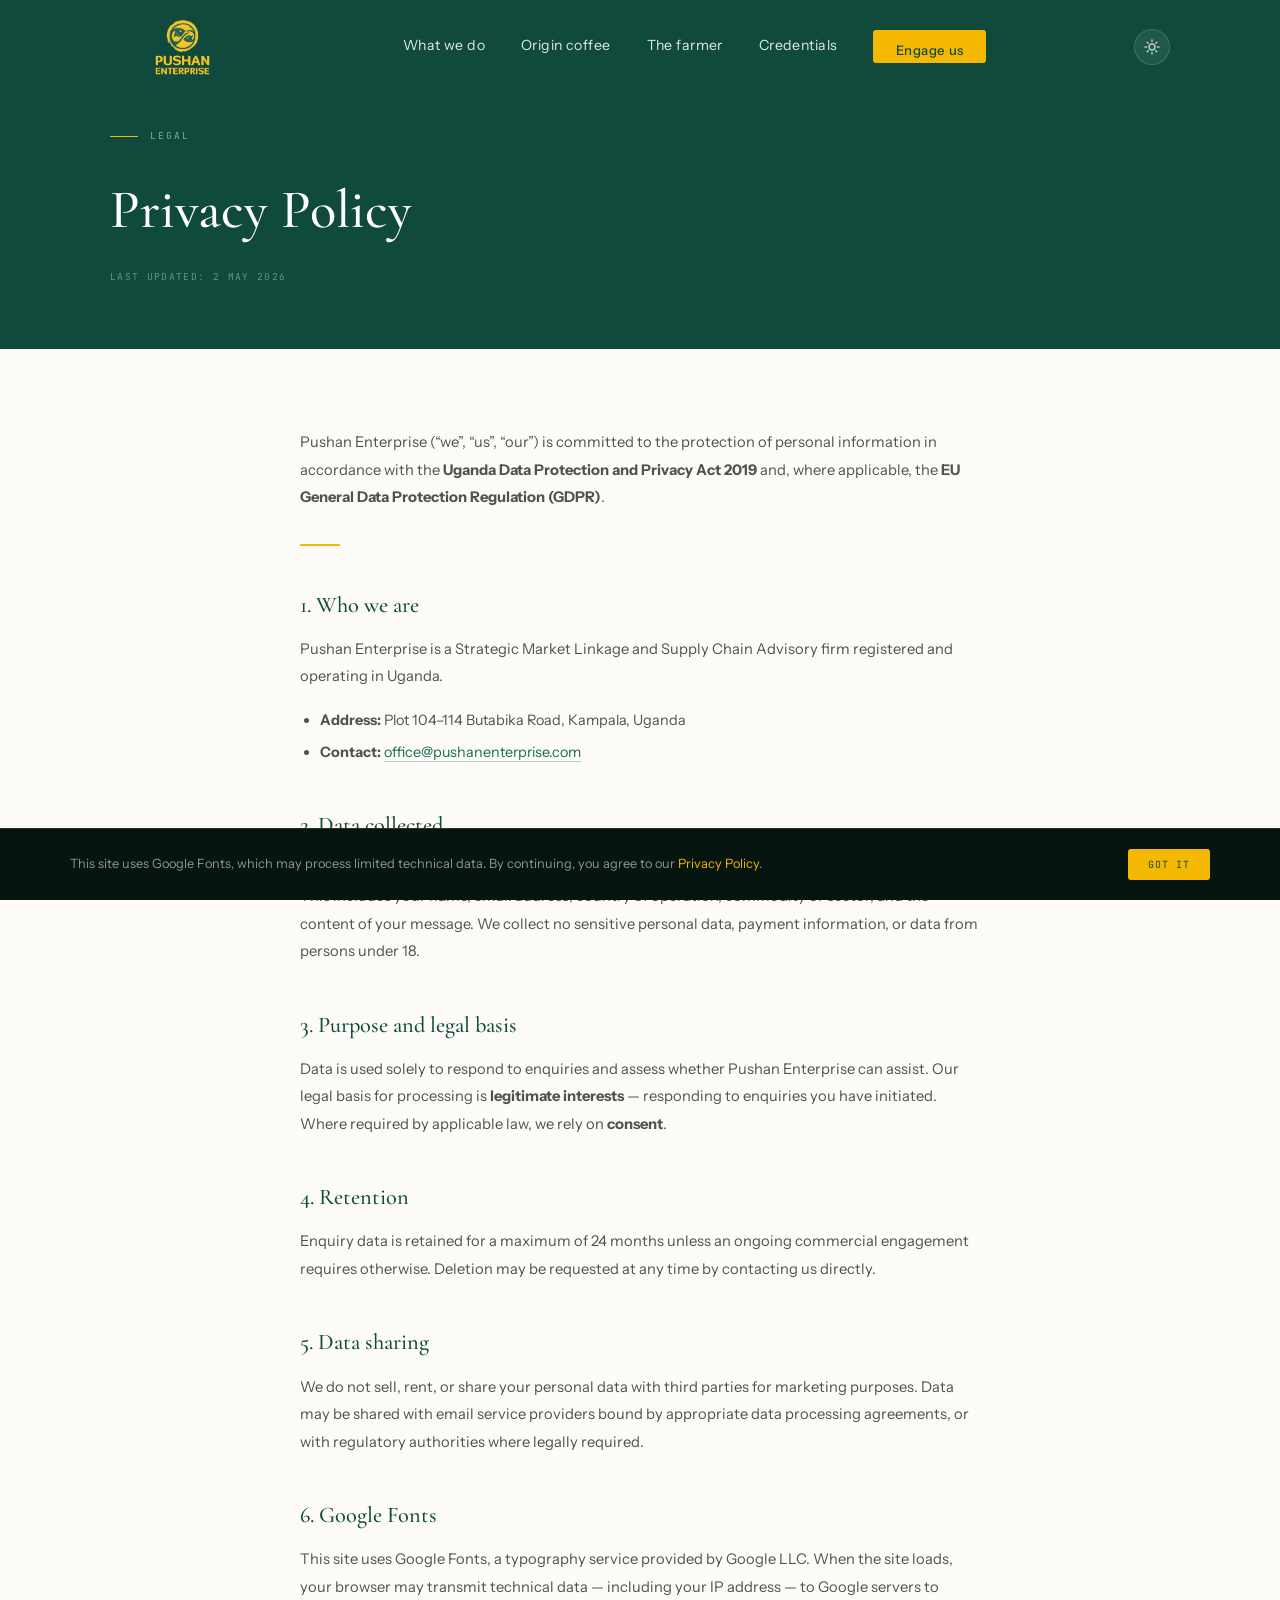
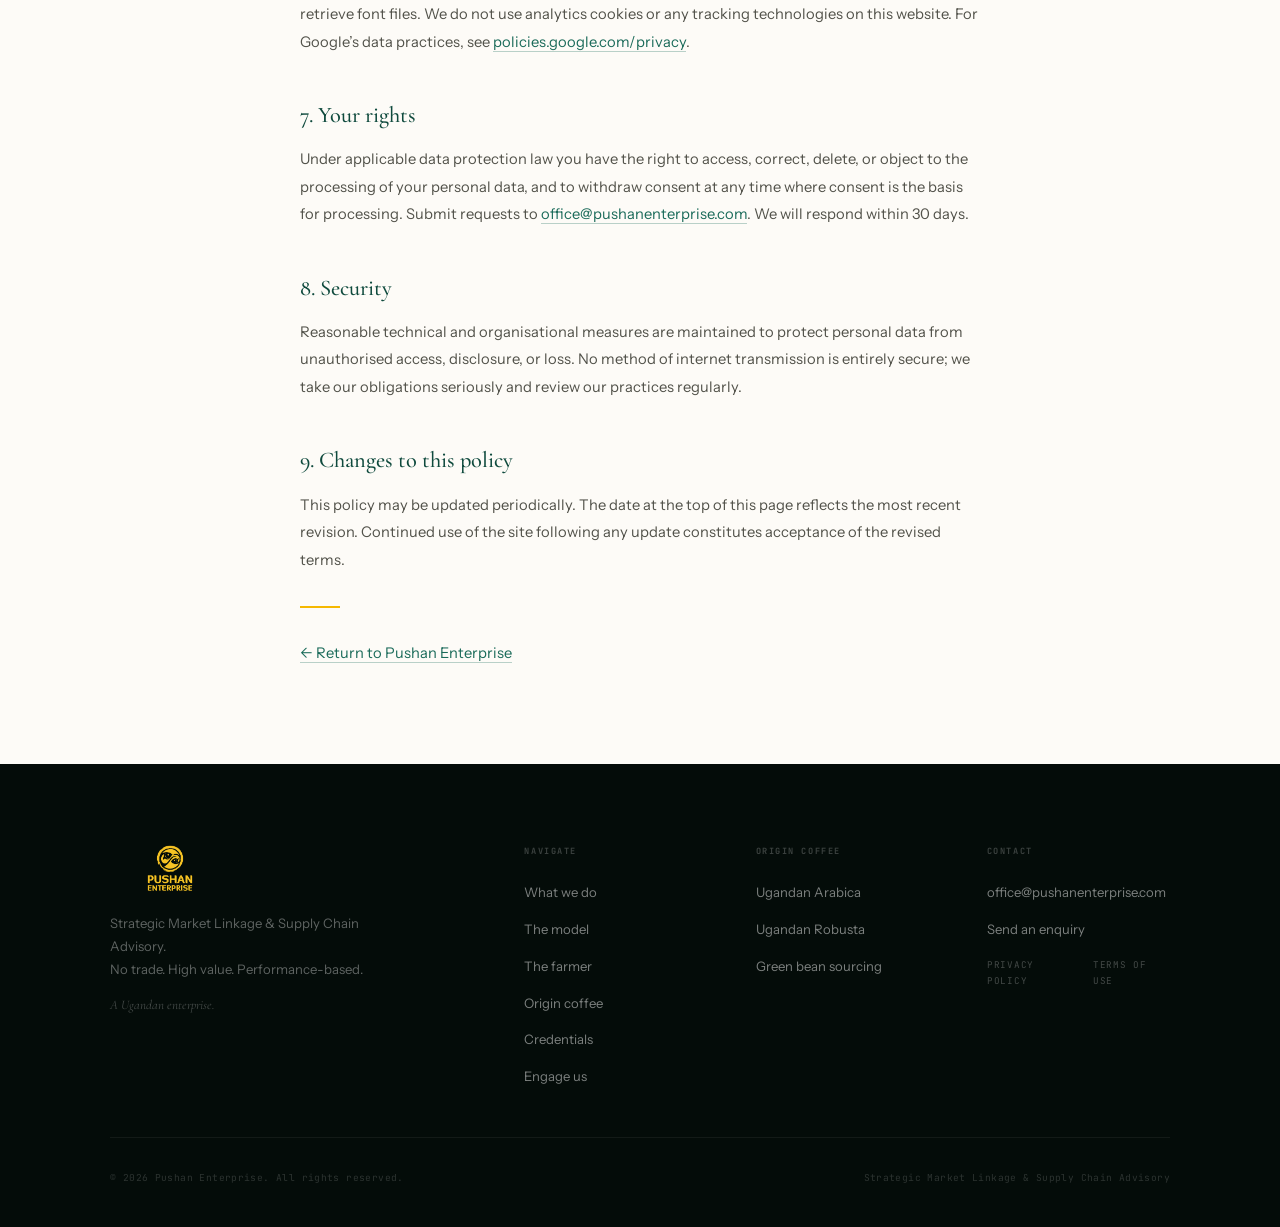
==== privacy.html @ ad08db70 "Add files via upload" ====
<!DOCTYPE html>
<html lang="en">
<head>
  <meta charset="UTF-8" />
  <meta name="viewport" content="width=device-width, initial-scale=1.0" />
  <title>Privacy Policy &mdash; Pushan Enterprise</title>
  <meta name="description" content="Privacy Policy for Pushan Enterprise, Strategic Market Linkage &amp; Supply Chain Advisory." />
  <meta name="robots" content="noindex, follow" />
  <link rel="canonical" href="https://www.pushanenterprise.com/privacy.html" />
  <link rel="icon" type="image/png" href="images/favicon.png" />
  <link rel="apple-touch-icon" href="images/apple-touch-icon.png" />
  <link rel="preconnect" href="https://fonts.googleapis.com" />
  <link rel="preconnect" href="https://fonts.gstatic.com" crossorigin />
  <link href="https://fonts.googleapis.com/css2?family=Cormorant+Garamond:ital,wght@0,400;0,500;0,600;1,400;1,500&family=Instrument+Sans:wght@300;400;500&family=JetBrains+Mono:wght@300;400&display=swap" rel="stylesheet" />
  <link rel="stylesheet" href="css/style.css" />
</head>
<body>
<nav id="navbar" role="navigation" aria-label="Main navigation">
  <div class="nav-container">
    <a href="index.html" class="nav-logo" aria-label="Pushan Enterprise">
      <img src="images/pushan-logo-light.png" alt="Pushan Enterprise" class="logo-light" width="180" height="72" />
      <img src="images/pushan-logo-dark.png" alt="Pushan Enterprise" class="logo-dark" width="180" height="72" />
    </a>
    <ul class="nav-links" role="list">
      <li><a href="index.html#proposition">What we do</a></li>
      <li><a href="index.html#coffee">Origin coffee</a></li>
      <li><a href="index.html#farmer">The farmer</a></li>
      <li><a href="index.html#credentials">Credentials</a></li>
      <li><a href="index.html#contact" class="nav-cta">Engage us</a></li>
    </ul>
    <div class="nav-right">
      <button id="theme-toggle" aria-label="Toggle dark mode">
        <svg class="icon-sun" width="16" height="16" viewBox="0 0 16 16" fill="none"><circle cx="8" cy="8" r="3" stroke="currentColor" stroke-width="1.4"/><path d="M8 1v1.5M8 13.5V15M1 8h1.5M13.5 8H15M3.22 3.22l1.06 1.06M11.72 11.72l1.06 1.06M3.22 12.78l1.06-1.06M11.72 4.28l1.06-1.06" stroke="currentColor" stroke-width="1.4" stroke-linecap="round"/></svg>
        <svg class="icon-moon" width="16" height="16" viewBox="0 0 16 16" fill="none"><path d="M13.5 10A6 6 0 0 1 6 2.5a6 6 0 1 0 7.5 7.5z" stroke="currentColor" stroke-width="1.4" stroke-linecap="round"/></svg>
      </button>
      <button class="nav-toggle" aria-label="Open menu" aria-expanded="false" aria-controls="drawer"><span></span><span></span><span></span></button>
    </div>
  </div>
</nav>
<div id="drawer" class="drawer" aria-hidden="true" role="dialog" aria-modal="true" aria-label="Navigation menu">
  <div class="drawer-panel">
    <div class="drawer-head">
      <img src="images/pushan-logo-light.png" alt="Pushan Enterprise" width="130" height="52" />
      <button class="drawer-x" aria-label="Close menu"><svg width="18" height="18" viewBox="0 0 18 18" fill="none"><path d="M3 3L15 15M15 3L3 15" stroke="currentColor" stroke-width="1.5" stroke-linecap="round"/></svg></button>
    </div>
    <nav class="drawer-nav" aria-label="Mobile navigation">
      <a href="index.html#proposition">What we do</a>
      <a href="index.html#coffee">Origin coffee</a>
      <a href="index.html#farmer">The farmer</a>
      <a href="index.html#credentials">Credentials</a>
    </nav>
    <a href="index.html#contact" class="drawer-cta-btn">Engage us</a>
  </div>
</div>
<div class="drawer-veil" aria-hidden="true"></div>
<div id="scroll-progress" aria-hidden="true"></div>
<button id="back-to-top" aria-label="Back to top">
  <svg width="18" height="18" viewBox="0 0 18 18" fill="none" aria-hidden="true"><path d="M4 11L9 6L14 11" stroke="currentColor" stroke-width="1.8" stroke-linecap="round" stroke-linejoin="round"/></svg>
</button>

<div class="legal-hero">
  <div class="legal-hero-pattern" aria-hidden="true"></div>
  <div class="container">
    <span class="label label--lt" style="margin-bottom:1.25rem;">Legal</span>
    <h1>Privacy Policy</h1>
    <p>Last updated: 2 May 2026</p>
  </div>
</div>

<div class="legal-body-wrap" id="legal-content">
  <main class="legal-body">
    <p>Pushan Enterprise (&ldquo;we&rdquo;, &ldquo;us&rdquo;, &ldquo;our&rdquo;) is committed to the protection of personal information in accordance with the <strong>Uganda Data Protection and Privacy Act 2019</strong> and, where applicable, the <strong>EU General Data Protection Regulation (GDPR)</strong>.</p>

    <div class="legal-divider"></div>

    <h2>1. Who we are</h2>
    <p>Pushan Enterprise is a Strategic Market Linkage and Supply Chain Advisory firm registered and operating in Uganda.</p>
    <ul>
      <li><strong>Address:</strong> Plot 104&ndash;114 Butabika Road, Kampala, Uganda</li>
      <li><strong>Contact:</strong> <a href="mailto:office@pushanenterprise.com">office@pushanenterprise.com</a></li>
    </ul>

    <h2>2. Data collected</h2>
    <p>We collect personal data only when you choose to provide it via the enquiry form on our website. This includes your name, email address, country of operation, commodity or sector, and the content of your message. We collect no sensitive personal data, payment information, or data from persons under 18.</p>

    <h2>3. Purpose and legal basis</h2>
    <p>Data is used solely to respond to enquiries and assess whether Pushan Enterprise can assist. Our legal basis for processing is <strong>legitimate interests</strong> &mdash; responding to enquiries you have initiated. Where required by applicable law, we rely on <strong>consent</strong>.</p>

    <h2>4. Retention</h2>
    <p>Enquiry data is retained for a maximum of 24 months unless an ongoing commercial engagement requires otherwise. Deletion may be requested at any time by contacting us directly.</p>

    <h2>5. Data sharing</h2>
    <p>We do not sell, rent, or share your personal data with third parties for marketing purposes. Data may be shared with email service providers bound by appropriate data processing agreements, or with regulatory authorities where legally required.</p>

    <h2>6. Google Fonts</h2>
    <p>This site uses Google Fonts, a typography service provided by Google LLC. When the site loads, your browser may transmit technical data &mdash; including your IP address &mdash; to Google servers to retrieve font files. We do not use analytics cookies or any tracking technologies on this website. For Google&rsquo;s data practices, see <a href="https://policies.google.com/privacy" target="_blank" rel="noopener noreferrer">policies.google.com/privacy</a>.</p>

    <h2>7. Your rights</h2>
    <p>Under applicable data protection law you have the right to access, correct, delete, or object to the processing of your personal data, and to withdraw consent at any time where consent is the basis for processing. Submit requests to <a href="mailto:office@pushanenterprise.com">office@pushanenterprise.com</a>. We will respond within 30 days.</p>

    <h2>8. Security</h2>
    <p>Reasonable technical and organisational measures are maintained to protect personal data from unauthorised access, disclosure, or loss. No method of internet transmission is entirely secure; we take our obligations seriously and review our practices regularly.</p>

    <h2>9. Changes to this policy</h2>
    <p>This policy may be updated periodically. The date at the top of this page reflects the most recent revision. Continued use of the site following any update constitutes acceptance of the revised terms.</p>

    <div class="legal-divider"></div>
    <p><a href="index.html">&larr; Return to Pushan Enterprise</a></p>
  </main>
</div>

<footer id="footer" role="contentinfo">
  <div class="container">
    <div class="foot-grid">
      <div class="foot-brand">
        <img src="images/pushan-logo-footer.png" alt="Pushan Enterprise" width="150" height="60" loading="lazy" />
        <p>Strategic Market Linkage &amp; Supply Chain Advisory.<br/>No trade. High value. Performance-based.</p>
        <p class="foot-sig">A Ugandan enterprise.</p>
      </div>
      <div class="foot-col"><h5>Navigate</h5><ul role="list">
        <li><a href="index.html#proposition">What we do</a></li>
        <li><a href="index.html#bridge">The model</a></li>
        <li><a href="index.html#farmer">The farmer</a></li>
        <li><a href="index.html#coffee">Origin coffee</a></li>
        <li><a href="index.html#credentials">Credentials</a></li>
        <li><a href="index.html#contact">Engage us</a></li>
      </ul></div>
      <div class="foot-col"><h5>Origin coffee</h5><ul role="list">
        <li><a href="index.html#arabica">Ugandan Arabica</a></li>
        <li><a href="index.html#robusta">Ugandan Robusta</a></li>
        <li><a href="index.html#green-beans">Green bean sourcing</a></li>
      </ul></div>
      <div class="foot-col"><h5>Contact</h5><ul role="list">
        <li><a href="mailto:office@pushanenterprise.com">office@pushanenterprise.com</a></li>
        <li><a href="index.html#contact">Send an enquiry</a></li>
      </ul>
      <div class="foot-legal" role="navigation" aria-label="Legal pages">
        <a href="privacy.html">Privacy Policy</a>
        <a href="terms.html">Terms of Use</a>
      </div></div>
    </div>
    <div class="foot-base">
      <p>&copy; 2026 Pushan Enterprise. All rights reserved.</p>
      <p>Strategic Market Linkage &amp; Supply Chain Advisory</p>
    </div>
  </div>
</footer>
<div id="cookie-notice" role="alertdialog" aria-label="Cookie notice" aria-live="polite">
  <div class="cookie-inner">
    <p class="cookie-text">This site uses Google Fonts, which may process limited technical data. By continuing, you agree to our <a href="privacy.html">Privacy Policy</a>.</p>
    <button class="cookie-accept">Got it</button>
  </div>
</div>
<script src="js/main.js"></script>
</body>
</html>
---- css/style.css ----
/* ═══════════════════════════════════════════════
   PUSHAN ENTERPRISE · style.css
   pushanenterprise.com · 2026
   Strategic Market Linkage & Supply Chain Advisory
═══════════════════════════════════════════════ */

@import url('https://fonts.googleapis.com/css2?family=Cormorant+Garamond:ital,wght@0,400;0,500;0,600;0,700;1,400;1,500;1,600&family=Instrument+Sans:wght@300;400;500;600&family=JetBrains+Mono:wght@300;400;500&display=swap');

/* ── LIGHT MODE TOKENS (always default) ── */
:root {
  --teal:         #1B6B5A;
  --teal-dark:    #0F4A3D;
  --teal-deeper:  #081F1A;
  --teal-darkest: #061510;
  --teal-light:   #2E8B74;
  --teal-faint:   #E8F5F1;
  --gold:         #F5B800;
  --gold-dark:    #C99300;
  --gold-light:   #FFD24D;
  --gold-faint:   #FFF8E0;

  --bg-primary:   #FDFBF7;
  --bg-secondary: #F3F0EA;
  --bg-card:      #FFFFFF;
  --bg-dark:      #0F4A3D;
  --bg-darker:    #081F1A;
  --bg-darkest:   #061510;

  --text-primary:  #080808;
  --text-body:     #52524A;
  --text-muted:    #8A857C;
  --text-light:    #ADA89E;
  --border:        #E2DDD5;
  --border-light:  #EDEAD4;

  --fd: 'Cormorant Garamond', Georgia, serif;
  --fb: 'Instrument Sans', sans-serif;
  --fm: 'JetBrains Mono', monospace;

  --ease:  cubic-bezier(0.16, 1, 0.3, 1);
  --ease2: cubic-bezier(0.4, 0, 0.2, 1);
  --t1: 0.18s;
  --t2: 0.32s;
  --t3: 0.6s;

  /* Sharp architectural corners */
  --r:  3px;
  --rl: 2px;

  /* Three-layer shadow system */
  --sh-rest: 0 1px 3px rgba(0,0,0,0.04), 0 4px 12px rgba(0,0,0,0.04);
  --sh-hover: 0 8px 32px rgba(0,0,0,0.10), 0 2px 8px rgba(0,0,0,0.06);
  --sh-deep:  0 20px 60px rgba(0,0,0,0.13), 0 4px 16px rgba(0,0,0,0.07);
}

/* ── DARK MODE ── */
[data-theme="dark"] {
  --bg-primary:   #0E1A16;
  --bg-secondary: #111E19;
  --bg-card:      #152219;
  --bg-dark:      #091410;
  --bg-darker:    #071210;
  --bg-darkest:   #06100D;
  --text-primary:  #EDE9E1;
  --text-body:     #A8A49C;
  --text-muted:    #6E6B64;
  --text-light:    #4A4742;
  --border:        #1E2E28;
  --border-light:  #192820;
  --teal-faint:   rgba(27,107,90,0.18);
  --gold-faint:   rgba(245,184,0,0.1);
  --sh-rest: 0 1px 3px rgba(0,0,0,0.15), 0 4px 12px rgba(0,0,0,0.15);
  --sh-hover: 0 8px 32px rgba(0,0,0,0.3), 0 2px 8px rgba(0,0,0,0.2);
}

/* ── RESET ── */
*, *::before, *::after { box-sizing: border-box; margin: 0; padding: 0; }
html { scroll-behavior: smooth; font-size: 16px; -webkit-text-size-adjust: 100%; }
body {
  font-family: var(--fb); font-weight: 400;
  background: var(--bg-primary); color: var(--text-primary);
  line-height: 1.7; overflow-x: hidden;
  -webkit-font-smoothing: antialiased;
  -moz-osx-font-smoothing: grayscale;
  transition: background var(--t2) var(--ease2), color var(--t2) var(--ease2);
}
/* Page load — noscript safe */
body { opacity: 0; animation: bodyReveal 0.55s var(--ease) 0.05s forwards; }
@keyframes bodyReveal { to { opacity: 1; } }
body.loaded { opacity: 1; animation: none; }
img { max-width: 100%; display: block; height: auto; }
a { text-decoration: none; color: inherit; }
ul { list-style: none; }
button { cursor: pointer; font-family: inherit; border: none; background: none; }

/* ── LAYOUT ── */
.container { max-width: 1140px; margin: 0 auto; padding: 0 2.5rem; }
.pad { padding: 8rem 0; }

/* ── SCROLL PROGRESS ── */
#scroll-progress {
  position: fixed; top: 0; left: 0; z-index: 9999;
  height: 2px; width: 0%; pointer-events: none;
  background: linear-gradient(90deg, var(--teal-light), var(--gold));
  transition: width 0.08s linear;
}

/* ── BACK TO TOP ── */
#back-to-top {
  position: fixed; bottom: 5.5rem; right: 1.5rem; z-index: 490;
  width: 46px; height: 46px; border-radius: 50%;
  background: var(--gold); color: var(--teal-dark);
  display: none; align-items: center; justify-content: center;
  box-shadow: 0 4px 20px rgba(245,184,0,0.35);
  visibility: hidden; opacity: 0;
  transform: translateY(8px);
  transition: opacity var(--t2) var(--ease), transform var(--t2) var(--ease),
              visibility var(--t2), background var(--t1);
}
#back-to-top.visible { visibility: visible; opacity: 1; transform: translateY(0); }
#back-to-top:hover { background: var(--gold-light); transform: translateY(-2px); }
@media (max-width: 900px) { #back-to-top { display: flex; } }

/* ── STICKY MOBILE CTA ── */
#sticky-cta {
  display: none;
  position: fixed; bottom: 0; left: 0; right: 0; z-index: 500;
  padding: 0.85rem 1.5rem;
  background: var(--bg-primary);
  border-top: 1px solid var(--border);
  box-shadow: 0 -4px 20px rgba(0,0,0,0.07);
  transform: translateY(100%);
  transition: transform var(--t2) var(--ease);
}
#sticky-cta.visible { transform: translateY(0); }
#sticky-cta a {
  display: block; width: 100%;
  background: var(--gold); color: var(--teal-dark);
  font-family: var(--fb); font-size: 0.88rem; font-weight: 500;
  letter-spacing: 0.05em; text-align: center;
  padding: 0.9rem; border-radius: var(--r);
  transition: background var(--t1);
}
#sticky-cta a:hover { background: var(--gold-light); }
@media (max-width: 900px) { #sticky-cta { display: block; } }

/* ── TYPOGRAPHY ── */
.dh {
  font-family: var(--fd);
  font-size: clamp(2.1rem, 4vw, 3.2rem);
  font-weight: 500; line-height: 1.12;
  color: var(--teal-dark);
  letter-spacing: -0.018em; margin-bottom: 1.5rem;
}
[data-theme="dark"] .dh { color: var(--gold-light); }
.dh em { font-style: italic; color: var(--gold-dark); }
.dh--lt { color: #fff !important; }
.dh--lt em { color: var(--gold); }

/* Section label with gold rule */
.label {
  display: flex; align-items: center; gap: 0.75rem;
  font-family: var(--fm); font-size: 0.6rem; font-weight: 400;
  letter-spacing: 0.2em; text-transform: uppercase;
  color: var(--teal); margin-bottom: 0.75rem;
}
.label::before { content: ''; display: block; width: 28px; height: 1px; background: var(--gold); flex-shrink: 0; }
.label--lt { color: rgba(255,255,255,0.5); }
.label--lt::before { background: var(--gold); }

/* Gold hairline between label and heading */
.section-head { margin-bottom: 1.5rem; }
.section-head .label { margin-bottom: 0.6rem; }
.section-head-rule { display: block; width: 40px; height: 1px; background: var(--gold); opacity: 0.5; margin-bottom: 1rem; }

.bt {
  font-size: 0.96rem; color: var(--text-body);
  line-height: 1.85; margin-bottom: 1.25rem; max-width: 600px;
}

/* Mobile eyebrow */
@media (max-width: 768px) {
  .hero-eyebrow-wrap { flex-direction: column; align-items: center; gap: 0.45rem; text-align: center; }
  .eyebrow-rule-top { display: block; width: 24px; height: 1px; background: var(--gold); }
  .hero-eyebrow-wrap .eyebrow { justify-content: center; }
  .hero-eyebrow-wrap .eyebrow .eyebrow-bar { display: none; }
}
.eyebrow-rule-top { display: none; }

/* ── BUTTONS ── */
.btn {
  display: inline-flex; align-items: center; gap: 0.5rem;
  font-family: var(--fb); font-size: 0.82rem; font-weight: 500;
  letter-spacing: 0.05em; padding: 0.88rem 1.9rem;
  border-radius: var(--r); white-space: nowrap; cursor: pointer;
  transition: background var(--t1) var(--ease), color var(--t1),
    border-color var(--t1), transform var(--t1) var(--ease), box-shadow var(--t1);
}
.btn:hover { transform: translateY(-2px); }
.btn:active { transform: translateY(0); }
.btn--gold { background: var(--gold); color: var(--teal-dark); }
.btn--gold:hover { background: var(--gold-light); box-shadow: 0 8px 28px rgba(245,184,0,0.35); }
.btn--ghost { background: transparent; color: rgba(255,255,255,0.85); border: 1.5px solid rgba(255,255,255,0.28); }
.btn--ghost:hover { border-color: rgba(255,255,255,0.7); background: rgba(255,255,255,0.07); }
.btn--ghost-gold { background: transparent; color: var(--gold); border: 1.5px solid rgba(245,184,0,0.4); }
.btn--ghost-gold:hover { border-color: var(--gold); background: rgba(245,184,0,0.08); }
.btn--teal { background: var(--teal); color: #fff; }
.btn--teal:hover { background: var(--teal-light); box-shadow: 0 8px 24px rgba(27,107,90,0.3); }

/* ── METAL GRADIENT BORDER MIXIN ──
   Applied via background gradient border-box technique.
   Each card gets a different angle for natural variation. */
.metal-border {
  border: 1px solid transparent;
  background-clip: padding-box;
  position: relative;
}
.metal-border::before {
  content: '';
  position: absolute; inset: -1px;
  border-radius: inherit;
  padding: 1px;
  background: linear-gradient(
    135deg,
    rgba(255,255,255,0.08) 0%,
    rgba(245,184,0,0.6) 35%,
    rgba(255,255,255,0.15) 50%,
    rgba(15,74,61,0.5) 75%,
    rgba(255,255,255,0.05) 100%
  );
  -webkit-mask: linear-gradient(#fff 0 0) content-box, linear-gradient(#fff 0 0);
  -webkit-mask-composite: xor;
  mask-composite: exclude;
  pointer-events: none;
  transition: opacity var(--t2);
  opacity: 0.7;
}
.metal-border:hover::before { opacity: 1; }

/* Variant angles for visual variation */
.metal-border--a::before { background: linear-gradient(135deg, rgba(255,255,255,0.06) 0%, rgba(245,184,0,0.65) 30%, rgba(255,255,255,0.18) 50%, rgba(15,74,61,0.45) 80%, rgba(255,255,255,0.04) 100%); }
.metal-border--b::before { background: linear-gradient(155deg, rgba(255,255,255,0.04) 0%, rgba(15,74,61,0.5) 20%, rgba(245,184,0,0.6) 50%, rgba(255,255,255,0.14) 70%, rgba(15,74,61,0.35) 100%); }
.metal-border--c::before { background: linear-gradient(120deg, rgba(15,74,61,0.4) 0%, rgba(255,255,255,0.1) 30%, rgba(245,184,0,0.55) 55%, rgba(255,255,255,0.12) 75%, rgba(15,74,61,0.4) 100%); }

/* ── DARK MODE TOGGLE ── */
#theme-toggle {
  position: relative;
  width: 36px; height: 36px; border-radius: 50%;
  display: flex; align-items: center; justify-content: center;
  color: rgba(255,255,255,0.7); background: rgba(255,255,255,0.08);
  border: 1px solid rgba(255,255,255,0.14);
  transition: color var(--t1), background var(--t1), border-color var(--t1);
  flex-shrink: 0; overflow: hidden;
}
#navbar.scrolled #theme-toggle {
  color: var(--text-body); background: var(--bg-secondary); border-color: var(--border);
}
#theme-toggle:hover { color: var(--gold); border-color: rgba(245,184,0,0.4); }
.icon-sun, .icon-moon {
  position: absolute;
  transition: opacity var(--t2) var(--ease), transform var(--t2) var(--ease);
}
.icon-sun  { opacity: 1; transform: rotate(0deg) scale(1); }
.icon-moon { opacity: 0; transform: rotate(-90deg) scale(0.8); }
[data-theme="dark"] .icon-sun  { opacity: 0; transform: rotate(90deg) scale(0.8); }
[data-theme="dark"] .icon-moon { opacity: 1; transform: rotate(0deg) scale(1); }

/* ── SECTION DIVIDER — premium draw animation ── */
.s-rule {
  display: flex; align-items: center;
  height: 40px; margin: 0; padding: 0;
  position: relative;
}
.rule-line {
  flex: 1; height: 1px;
  transform: scaleX(0);
  transition: transform 0.9s var(--ease);
}
.rule-line:first-child {
  background: linear-gradient(90deg, transparent, rgba(15,74,61,0.3) 40%, var(--gold));
  transform-origin: right;
}
.rule-line:last-child {
  background: linear-gradient(270deg, transparent, rgba(15,74,61,0.3) 40%, var(--gold));
  transform-origin: left;
}
.s-rule.drawn .rule-line { transform: scaleX(1); }
.rule-mark {
  position: relative; z-index: 2;
  width: 40px; height: 40px; flex-shrink: 0;
  display: flex; align-items: center; justify-content: center;
}
.rule-mark::before {
  content: '';
  position: absolute; inset: 4px; border-radius: 50%;
  border: 1px solid transparent;
  background:
    linear-gradient(var(--bg-primary), var(--bg-primary)) padding-box,
    linear-gradient(135deg, var(--teal-dark) 0%, var(--gold) 50%, var(--teal-dark) 100%) border-box;
  transition: transform 2s ease;
}
[data-theme="dark"] .rule-mark::before {
  background:
    linear-gradient(var(--bg-primary), var(--bg-primary)) padding-box,
    linear-gradient(135deg, var(--teal-light) 0%, var(--gold) 50%, var(--teal-light) 100%) border-box;
}
.rule-mark:hover::before { transform: rotate(360deg); }
.rule-mark img { width: 16px; height: 16px; object-fit: contain; opacity: 0.65; position: relative; z-index: 1; transition: opacity var(--t2); }
.rule-mark:hover img { opacity: 1; }

/* ── REVEAL ── */
.reveal {
  opacity: 0; transform: translateY(24px);
  transition: opacity var(--t3) var(--ease), transform var(--t3) var(--ease);
}
.reveal.in-view { opacity: 1; transform: translateY(0); }
.reveal:nth-child(2) { transition-delay: 0.07s; }
.reveal:nth-child(3) { transition-delay: 0.14s; }
.reveal:nth-child(4) { transition-delay: 0.21s; }
.reveal:nth-child(5) { transition-delay: 0.28s; }
.reveal:nth-child(6) { transition-delay: 0.35s; }

/* ── COFFEE BEAN ANIMATIONS ── */
.coffee-float-layer {
  position: absolute; inset: 0;
  pointer-events: none; overflow: hidden; z-index: 0;
}
.coffee-bean {
  position: absolute; opacity: 0.07;
  animation: beanDrift linear infinite;
  will-change: transform, opacity;
  color: var(--teal-light);
}
[data-theme="dark"] .coffee-bean { opacity: 0.055; }
@keyframes beanDrift {
  0%   { transform: translateY(110%) rotate(0deg);   opacity: 0; }
  8%   { opacity: 0.07; }
  92%  { opacity: 0.07; }
  100% { transform: translateY(-110%) rotate(200deg); opacity: 0; }
}

/* ══════════════════════════════════
   NAVBAR
══════════════════════════════════ */
#navbar {
  position: fixed; top: 0; left: 0; right: 0; z-index: 300;
  padding: 1.1rem 0;
  transition: background var(--t2) var(--ease2), padding var(--t2) var(--ease2), box-shadow var(--t2) var(--ease2);
}
#navbar.scrolled {
  background: rgba(253,251,247,0.97);
  backdrop-filter: blur(16px); -webkit-backdrop-filter: blur(16px);
  padding: 0.7rem 0;
  box-shadow: 0 1px 0 var(--border), 0 4px 24px rgba(0,0,0,0.04);
}
[data-theme="dark"] #navbar.scrolled {
  background: rgba(14,26,22,0.97);
  box-shadow: 0 1px 0 var(--border), 0 4px 24px rgba(0,0,0,0.2);
}
.nav-container {
  max-width: 1140px; margin: 0 auto; padding: 0 2.5rem;
  display: flex; align-items: center; justify-content: space-between; gap: 2rem;
}
.nav-logo { display: flex; align-items: center; }
.nav-logo img { height: 58px; width: auto; transition: height var(--t2) var(--ease2); }
#navbar.scrolled .nav-logo img { height: 46px; }
.logo-light { display: block; }
.logo-dark  { display: none; }
#navbar.scrolled .logo-light { display: none; }
#navbar.scrolled .logo-dark  { display: block; }
[data-theme="dark"] #navbar.scrolled .logo-light { display: block; }
[data-theme="dark"] #navbar.scrolled .logo-dark  { display: none; }

.nav-links { display: flex; align-items: center; gap: 2.25rem; }
.nav-links > li > a {
  font-family: var(--fb); font-size: 0.88rem; font-weight: 400;
  letter-spacing: 0.03em; color: rgba(255,255,255,0.88);
  transition: color var(--t1);
  display: flex; align-items: center; gap: 4px;
  position: relative; padding-bottom: 2px;
}
.nav-links > li > a::after {
  content: ''; position: absolute; bottom: -2px; left: 0; right: 0;
  height: 1px; background: var(--gold);
  transform: scaleX(0); transform-origin: center;
  transition: transform var(--t2) var(--ease);
}
.nav-links > li > a.nav-active::after { transform: scaleX(1); }
#navbar.scrolled .nav-links > li > a { color: var(--text-primary); }
.nav-links > li > a:hover { color: var(--gold); }
#navbar.scrolled .nav-links > li > a:hover { color: var(--teal); }
[data-theme="dark"] #navbar.scrolled .nav-links > li > a { color: var(--text-primary); }

.chevron { transition: transform var(--t1) var(--ease); flex-shrink: 0; }
.has-drop:hover .chevron { transform: rotate(180deg); }

.has-drop { position: relative; }
.nav-drop {
  position: absolute; top: calc(100% + 1rem); left: 0;
  background: var(--bg-card);
  border: 1px solid var(--border); border-top: 2px solid var(--gold);
  border-radius: 0 0 var(--r) var(--r);
  box-shadow: var(--sh-deep); min-width: 280px; padding: 0.5rem;
  opacity: 0; pointer-events: none;
  transform: translateY(-6px);
  transition: opacity var(--t2) var(--ease), transform var(--t2) var(--ease);
}
.has-drop:hover .nav-drop { opacity: 1; pointer-events: auto; transform: translateY(0); }
.nav-drop a {
  display: flex; flex-direction: column; gap: 2px;
  padding: 0.72rem 0.9rem; border-radius: var(--r);
  transition: background var(--t1); color: var(--text-primary) !important;
}
.nav-drop a:hover { background: var(--bg-secondary); }
.dl { font-size: 0.84rem; font-weight: 500; display: flex; align-items: center; gap: 0.4rem; }
.ds { font-family: var(--fm); font-size: 0.62rem; letter-spacing: 0.04em; color: var(--text-muted); }
.drop-dim { opacity: 0.45; pointer-events: none; }
.soon-pill {
  font-family: var(--fm); font-size: 0.52rem; letter-spacing: 0.1em;
  text-transform: uppercase; font-style: normal;
  background: var(--gold); color: var(--teal-dark);
  padding: 2px 6px; border-radius: 10px;
}
.nav-cta {
  background: var(--gold) !important; color: var(--teal-dark) !important;
  padding: 0.55rem 1.4rem; border-radius: var(--r);
  font-size: 0.82rem !important; font-weight: 500 !important;
  letter-spacing: 0.04em !important;
  transition: background var(--t1), transform var(--t1), box-shadow var(--t1) !important;
}
.nav-cta:hover { background: var(--gold-light) !important; transform: translateY(-2px); box-shadow: 0 6px 20px rgba(245,184,0,0.3); }
.nav-cta::after { display: none !important; }

.nav-right { display: flex; align-items: center; gap: 0.85rem; }
.nav-toggle { display: none; flex-direction: column; gap: 5px; padding: 4px; }
.nav-toggle span {
  display: block; width: 22px; height: 1.5px;
  background: rgba(255,255,255,0.9); border-radius: 2px;
  transition: transform var(--t2) var(--ease), opacity var(--t2);
}
#navbar.scrolled .nav-toggle span { background: var(--text-primary); }
.nav-toggle.open span:nth-child(1) { transform: translateY(6.5px) rotate(45deg); }
.nav-toggle.open span:nth-child(2) { opacity: 0; }
.nav-toggle.open span:nth-child(3) { transform: translateY(-6.5px) rotate(-45deg); }

/* ══════════════════════════════════
   MOBILE DRAWER
══════════════════════════════════ */
.drawer-veil {
  position: fixed; inset: 0; background: rgba(6,21,16,0.65);
  z-index: 399; opacity: 0; pointer-events: none;
  transition: opacity var(--t2) var(--ease2);
  backdrop-filter: blur(4px); -webkit-backdrop-filter: blur(4px);
}
.drawer-veil.open { opacity: 1; pointer-events: auto; }
#drawer {
  position: fixed; top: 0; right: 0; bottom: 0;
  width: min(340px, 82vw); z-index: 400;
  transform: translateX(100%);
  transition: transform var(--t3) var(--ease);
}
#drawer.open { transform: translateX(0); }
.drawer-panel {
  height: 100%; background: var(--teal-deeper);
  border-left: 1px solid rgba(245,184,0,0.2);
  display: flex; flex-direction: column; overflow-y: auto;
  position: relative;
}
/* Pattern texture on drawer */
.drawer-panel::before {
  content: '';
  position: absolute; inset: 0;
  background-image: url('../images/pattern.png');
  background-repeat: repeat; background-size: 160px auto;
  opacity: 0.06; pointer-events: none; z-index: 0;
}
.drawer-head {
  display: flex; align-items: center; justify-content: space-between;
  padding: 1.5rem 1.75rem;
  border-bottom: 1px solid rgba(255,255,255,0.06);
  flex-shrink: 0; position: relative; z-index: 1;
}
.drawer-head img { height: 36px; width: auto; }
.drawer-x {
  width: 36px; height: 36px; border-radius: 50%;
  display: flex; align-items: center; justify-content: center;
  color: rgba(255,255,255,0.55);
  transition: color var(--t1), background var(--t1);
}
.drawer-x:hover { color: #fff; background: rgba(255,255,255,0.08); }
.drawer-nav { flex: 1; padding: 0.5rem 0; position: relative; z-index: 1; }
.drawer-nav a {
  display: block; padding: 0.95rem 1.75rem;
  font-size: 0.9rem; font-weight: 400; letter-spacing: 0.03em;
  color: rgba(255,255,255,0.75);
  border-bottom: 1px solid rgba(255,255,255,0.04);
  opacity: 0; transform: translateX(12px);
  transition: color var(--t1), padding-left var(--t2) var(--ease),
    opacity 0.01s, transform 0.01s;
}
#drawer.open .drawer-nav a {
  transition: color var(--t1), padding-left var(--t2) var(--ease),
    opacity 0.4s var(--ease), transform 0.4s var(--ease);
  opacity: 1; transform: translateX(0);
}
#drawer.open .drawer-nav a:nth-child(1) { transition-delay: 0s,    0s,    0.06s, 0.06s; }
#drawer.open .drawer-nav a:nth-child(2) { transition-delay: 0s,    0s,    0.12s, 0.12s; }
#drawer.open .drawer-nav a:nth-child(3) { transition-delay: 0s,    0s,    0.18s, 0.18s; }
#drawer.open .drawer-nav a:nth-child(4) { transition-delay: 0s,    0s,    0.24s, 0.24s; }
#drawer.open .drawer-nav a:nth-child(5) { transition-delay: 0s,    0s,    0.30s, 0.30s; }
#drawer.open .drawer-nav a:nth-child(6) { transition-delay: 0s,    0s,    0.36s, 0.36s; }
.drawer-nav a:hover { color: var(--gold); padding-left: 2.1rem; }
.drawer-nav a.sub-link {
  font-size: 0.78rem; color: rgba(255,255,255,0.4);
  padding-left: 2.5rem; letter-spacing: 0.06em;
}
.drawer-nav a.sub-link:hover { color: var(--gold-light); padding-left: 2.85rem; }
.drawer-cta-btn {
  display: block; margin: 1.25rem 1.5rem 1.5rem;
  padding: 1rem; background: var(--gold); color: var(--teal-dark);
  font-family: var(--fb); font-size: 0.85rem; font-weight: 500;
  text-align: center; border-radius: var(--r); letter-spacing: 0.04em;
  transition: background var(--t1), transform var(--t1);
  flex-shrink: 0; position: relative; z-index: 1;
}
.drawer-cta-btn:hover { background: var(--gold-light); transform: translateY(-1px); }

/* ══════════════════════════════════
   HERO
══════════════════════════════════ */
#hero {
  min-height: 100vh; background: var(--teal-dark);
  display: flex; align-items: center;
  position: relative; overflow: hidden; padding: 8rem 0 5rem;
}
.hero-pattern {
  position: absolute; inset: 0;
  background-image: url('../images/pattern.png');
  background-repeat: repeat; background-size: 200px auto;
  opacity: 0.06; pointer-events: none;
}
.hero-grain {
  position: absolute; inset: 0;
  background-image: url("data:image/svg+xml,%3Csvg viewBox='0 0 512 512' xmlns='http://www.w3.org/2000/svg'%3E%3Cfilter id='n'%3E%3CfeTurbulence type='fractalNoise' baseFrequency='0.75' numOctaves='4' stitchTiles='stitch'/%3E%3C/filter%3E%3Crect width='100%25' height='100%25' filter='url(%23n)' opacity='0.06'/%3E%3C/svg%3E");
  opacity: 0.28; pointer-events: none; mix-blend-mode: overlay;
}
.hero-ring-accent {
  position: absolute; bottom: -120px; left: -80px;
  width: 480px; height: 480px; border-radius: 50%;
  border: 1px solid rgba(245,184,0,0.05);
  pointer-events: none;
  animation: ringAccentPulse 8s ease-in-out infinite;
}
@keyframes ringAccentPulse { 0%,100%{transform:scale(1);opacity:1;} 50%{transform:scale(1.04);opacity:0.5;} }

.hero-wrap {
  position: relative; z-index: 2;
  max-width: 1140px; margin: 0 auto; padding: 0 2.5rem;
  display: grid; grid-template-columns: 1.15fr 0.85fr;
  align-items: center; gap: 5rem; width: 100%;
}
.hero-eyebrow-wrap {
  display: flex; align-items: center; gap: 1rem; margin-bottom: 1.75rem;
  opacity: 0; animation: fadeUp 0.8s var(--ease) 0.2s forwards;
}
.eyebrow {
  font-family: var(--fm); font-size: 0.6rem; font-weight: 400;
  letter-spacing: 0.18em; text-transform: uppercase; color: var(--gold);
  display: flex; align-items: center; gap: 1rem;
}
.eyebrow-bar { display: block; width: 28px; height: 1px; background: var(--gold); flex-shrink: 0; }
.hero-h1 {
  font-family: var(--fd);
  font-size: clamp(2.5rem, 4.5vw, 4rem);
  font-weight: 600; line-height: 1.08; color: #fff;
  letter-spacing: -0.024em; margin-bottom: 1.75rem;
}
.hero-h1 .line1 { display: block; opacity: 0; animation: fadeUp 0.9s var(--ease) 0.35s forwards; }
.hero-h1 .line2 { display: block; opacity: 0; animation: fadeUp 0.9s var(--ease) 0.48s forwards; }
.hero-h1 .line3 { display: block; opacity: 0; animation: fadeUp 0.9s var(--ease) 0.61s forwards; }
.hero-h1 em { font-style: italic; color: var(--gold); }
.hero-p {
  font-size: 1rem; color: rgba(255,255,255,0.72); line-height: 1.87;
  max-width: 480px; margin-bottom: 2.5rem;
  opacity: 0; animation: fadeUp 0.9s var(--ease) 0.75s forwards;
}
.hero-actions {
  display: flex; gap: 1rem; flex-wrap: wrap; margin-bottom: 2.5rem;
  opacity: 0; animation: fadeUp 0.9s var(--ease) 0.88s forwards;
}
.hero-meta {
  font-family: var(--fm); font-size: 0.58rem; letter-spacing: 0.14em;
  color: rgba(255,255,255,0.24);
  opacity: 0; animation: fadeUp 0.9s var(--ease) 1s forwards;
}
.hero-right {
  position: relative; display: flex; justify-content: center; align-items: center;
  opacity: 0; animation: fadeIn 1.2s var(--ease) 0.5s forwards;
}
.ring {
  position: absolute; border-radius: 50%;
  border: 1px solid rgba(245,184,0,0.14);
  animation: ringPulse 5s ease-in-out infinite; will-change: transform;
}
.r1 { width: 320px; height: 320px; }
.r2 { width: 410px; height: 410px; animation-delay: 1s; border-color: rgba(245,184,0,0.07); }
.r3 { width: 490px; height: 490px; animation-delay: 2s; border-color: rgba(245,184,0,0.03); }
.hero-img-box { position: relative; z-index: 2; animation: heroFloat 7s ease-in-out infinite; will-change: transform; }
.hero-img {
  width: 300px; max-width: 100%;
  border-radius: 50%; object-fit: cover; aspect-ratio: 1/1;
  filter: drop-shadow(0 32px 64px rgba(0,0,0,0.5));
}
.scroll-indicator {
  position: absolute; bottom: 2.5rem; left: 50%; transform: translateX(-50%);
  display: flex; flex-direction: column; align-items: center; gap: 8px;
  color: rgba(255,255,255,0.3); font-family: var(--fm); font-size: 0.56rem;
  letter-spacing: 0.16em; text-transform: uppercase;
  opacity: 0; animation: fadeIn 1s var(--ease) 1.5s forwards;
  transition: opacity var(--t2); z-index: 2;
}
.scroll-indicator.gone { opacity: 0 !important; }
.scroll-indicator-bar {
  width: 1px; height: 44px;
  background: linear-gradient(to bottom, rgba(255,255,255,0.35), transparent);
  animation: scrollPulse 2.2s ease-in-out infinite;
}
@keyframes fadeUp    { from{opacity:0;transform:translateY(22px);} to{opacity:1;transform:translateY(0);} }
@keyframes fadeIn    { from{opacity:0;} to{opacity:1;} }
@keyframes ringPulse { 0%,100%{transform:scale(1);opacity:1;} 50%{transform:scale(1.04);opacity:0.4;} }
@keyframes heroFloat { 0%,100%{transform:translateY(0);} 50%{transform:translateY(-16px);} }
@keyframes scrollPulse { 0%{transform:scaleY(0);transform-origin:top;} 50%{transform:scaleY(1);transform-origin:top;} 100%{transform:scaleY(1);transform-origin:bottom;opacity:0;} }

/* ══════════════════════════════════
   MARQUEE
══════════════════════════════════ */
.marquee { background: var(--gold); padding: 1.1rem 0; overflow: hidden; }
.mq-track { width: 100%; overflow: hidden; }
.mq-inner {
  display: flex; align-items: center; gap: 2.5rem;
  width: max-content; animation: marqueeScroll 32s linear infinite;
}
.mq-inner span {
  font-family: var(--fm); font-size: 0.6rem; font-weight: 400;
  letter-spacing: 0.14em; text-transform: uppercase;
  color: var(--teal-dark); white-space: nowrap;
}
.mdot { color: var(--teal-dark); opacity: 0.4; font-size: 0.45rem; flex-shrink: 0; }
.marquee:hover .mq-inner { animation-play-state: paused; }
@keyframes marqueeScroll { from{transform:translateX(0);} to{transform:translateX(-50%);} }

/* ══════════════════════════════════
   CREDENTIAL STRIP
══════════════════════════════════ */
.cred-strip {
  background: var(--bg-secondary);
  border-top: 2px solid var(--gold);
  border-bottom: 1px solid var(--border);
  padding: 3rem 0;
}
.cred-strip-grid {
  display: grid; grid-template-columns: repeat(4,1fr);
  gap: 2rem; text-align: center;
}
.cs-item { display: flex; flex-direction: column; align-items: center; gap: 0.5rem; }
.cs-num {
  font-family: var(--fd); font-size: clamp(1.8rem, 3.5vw, 2.8rem);
  font-weight: 500; font-style: italic;
  color: var(--gold-dark); line-height: 1; letter-spacing: -0.01em;
}
.cs-label {
  font-family: var(--fm); font-size: 0.56rem; font-weight: 400;
  letter-spacing: 0.14em; text-transform: uppercase; color: var(--text-muted);
}

/* ══════════════════════════════════
   PROPOSITION
══════════════════════════════════ */
#proposition { background: var(--bg-primary); position: relative; overflow: hidden; }
.prop-grid {
  display: grid; grid-template-columns: 1fr 1fr;
  gap: 5rem; align-items: start; position: relative; z-index: 1;
}
.prop-quote {
  font-family: var(--fd); font-size: 1.18rem; font-style: italic;
  color: var(--teal-dark); line-height: 1.65;
  border-left: 3px solid var(--gold);
  box-shadow: -4px 0 12px rgba(245,184,0,0.08);
  padding-left: 1.25rem; margin-top: 2rem;
}
[data-theme="dark"] .prop-quote { color: var(--gold-light); }
.prop-right { display: flex; flex-direction: column; }
.pillar {
  display: grid; grid-template-columns: 36px 1fr;
  gap: 0 1rem; padding: 1.6rem 0;
  border-bottom: 1px solid var(--border); position: relative;
}
.pillar::before {
  content: ''; position: absolute; left: 0; top: 0; bottom: 0; width: 0;
  background: linear-gradient(90deg, rgba(27,107,90,0.05), transparent);
  transition: width var(--t2) var(--ease);
}
.pillar:hover::before { width: 100%; }
.pillar:first-child { border-top: 1px solid var(--border); }
.pillar-n { font-family: var(--fm); font-size: 0.56rem; letter-spacing: 0.1em; color: var(--gold-dark); padding-top: 3px; position: relative; }
.pillar h3 { font-family: var(--fd); font-size: 1.08rem; font-weight: 500; color: var(--teal-dark); margin-bottom: 0.35rem; line-height: 1.3; position: relative; }
[data-theme="dark"] .pillar h3 { color: #fff; }
.pillar p { font-size: 0.84rem; color: var(--text-body); line-height: 1.78; grid-column: 2; position: relative; }

/* ══════════════════════════════════
   BRIDGE
══════════════════════════════════ */
.bridge-dark { background: var(--bg-dark); position: relative; overflow: hidden; }
.bridge-grain {
  position: absolute; inset: 0;
  background-image: url('../images/pattern.png');
  background-repeat: repeat; background-size: 180px auto;
  opacity: 0.055; pointer-events: none;
}
.bridge-head { text-align: center; max-width: 700px; margin: 0 auto 4.5rem; position: relative; }
.bridge-grid { display: grid; grid-template-columns: repeat(3,1fr); position: relative; }
.bridge-panel {
  padding: 3rem 2.5rem;
  background: rgba(255,255,255,0.022);
  border-right: 1px solid rgba(255,255,255,0.05);
  transition: background var(--t2); position: relative; overflow: hidden;
}
.bridge-panel:last-child { border-right: none; }
.bridge-panel::after {
  content: ''; position: absolute; top: 0; left: 0; right: 0; height: 2px;
  background: linear-gradient(90deg, var(--teal-light), var(--gold));
  opacity: 0; transition: opacity var(--t2);
}
.bridge-panel:hover { background: rgba(255,255,255,0.045); }
.bridge-panel:hover::after { opacity: 1; }
.bp-num { font-family: var(--fd); font-size: 2rem; font-style: italic; color: rgba(245,184,0,0.25); margin-bottom: 1.25rem; display: block; }
.bridge-panel h3 { font-family: var(--fd); font-size: 1.18rem; font-weight: 500; color: #fff; margin-bottom: 0.85rem; line-height: 1.3; }
.bridge-panel p { font-size: 0.85rem; color: rgba(255,255,255,0.65); line-height: 1.87; }

/* ══════════════════════════════════
   PROOF OF WORK
══════════════════════════════════ */
.proof-section { background: var(--bg-secondary); }
.proof-grid { display: grid; grid-template-columns: 1fr 1fr; gap: 5rem; align-items: center; }
.proof-img-wrap { position: relative; border-radius: var(--rl); overflow: hidden; }
.proof-img { width: 100%; height: 400px; object-fit: cover; border-radius: var(--rl); transition: transform var(--t3) var(--ease); display: block; }
.proof-img-wrap:hover .proof-img { transform: scale(1.03); }
.proof-img-placeholder {
  width: 100%; height: 400px; border-radius: var(--rl);
  background: var(--bg-dark); display: flex; flex-direction: column;
  align-items: center; justify-content: center; gap: 1rem; position: relative; overflow: hidden;
}
.proof-img-placeholder::before {
  content: ''; position: absolute; inset: 0;
  background-image: url('../images/pattern.png');
  background-repeat: repeat; background-size: 140px auto; opacity: 0.07;
}
.proof-placeholder-label { font-family: var(--fm); font-size: 0.58rem; letter-spacing: 0.14em; text-transform: uppercase; color: rgba(255,255,255,0.28); position: relative; }
.proof-badge {
  position: absolute; bottom: 1.25rem; left: 1.25rem;
  background: var(--gold); color: var(--teal-dark);
  font-family: var(--fm); font-size: 0.56rem; font-weight: 500;
  letter-spacing: 0.1em; text-transform: uppercase;
  padding: 6px 14px; border-radius: 20px;
}
.proof-text p { font-size: 0.9rem; color: var(--text-body); line-height: 1.87; margin-bottom: 1rem; }
.proof-text a { color: var(--teal); transition: color var(--t1); }
.proof-text a:hover { color: var(--gold-dark); }
.proof-quote {
  font-family: var(--fd); font-size: 1.18rem; font-style: italic;
  color: var(--teal-dark); line-height: 1.65;
  border-left: 3px solid var(--gold);
  box-shadow: -4px 0 12px rgba(245,184,0,0.08);
  padding-left: 1.25rem; margin: 1.75rem 0;
}
[data-theme="dark"] .proof-quote { color: var(--gold-light); }

/* ══════════════════════════════════
   FARMER
══════════════════════════════════ */
#farmer { background: var(--bg-primary); position: relative; overflow: hidden; }
.farmer-head { margin-bottom: 3.5rem; }
.journey-grid { display: grid; grid-template-columns: repeat(2,1fr); }
.jitem {
  display: flex; gap: 1.5rem; padding: 2rem 1.75rem;
  border-bottom: 1px solid var(--border); border-right: 1px solid var(--border);
  transition: background var(--t2); align-items: flex-start;
  box-shadow: var(--sh-rest);
  position: relative; z-index: 0;
}
.jitem:nth-child(even) { border-right: none; }
.jitem:nth-last-child(1),
.jitem:nth-last-child(2) { border-bottom: none; }
.jitem:hover { background: rgba(232,245,241,0.5); box-shadow: var(--sh-hover); z-index: 1; }
[data-theme="dark"] .jitem:hover { background: rgba(27,107,90,0.08); }
.jicon {
  width: 42px; height: 42px; flex-shrink: 0;
  display: flex; align-items: center; justify-content: center;
  border-radius: 50%; background: var(--teal-faint); color: var(--teal);
  transition: background var(--t1), color var(--t1);
}
.jitem:hover .jicon { background: var(--teal-dark); color: #fff; }
.jtext h3 { font-family: var(--fd); font-size: 1.05rem; font-weight: 500; color: var(--teal-dark); margin-bottom: 0.35rem; line-height: 1.3; }
[data-theme="dark"] .jtext h3 { color: #fff; }
.jtext p { font-size: 0.83rem; color: var(--text-body); line-height: 1.8; }

/* ══════════════════════════════════
   COFFEE
══════════════════════════════════ */
.coffee-bg { background: var(--bg-secondary); }
.coffee-head { margin-bottom: 3.5rem; }
.cat-pill {
  display: inline-block; font-family: var(--fm); font-size: 0.56rem;
  letter-spacing: 0.14em; text-transform: uppercase;
  background: var(--teal-dark); color: #fff;
  padding: 5px 14px; border-radius: 20px; margin-bottom: 1rem;
}
.cat-pill--gold { background: var(--gold); color: var(--teal-dark); }
.cat-title { font-family: var(--fd); font-size: 1.55rem; font-weight: 500; color: var(--teal-dark); margin-bottom: 0.6rem; line-height: 1.2; }
[data-theme="dark"] .cat-title { color: #fff; }
.cat-sub { font-size: 0.86rem; color: var(--text-body); line-height: 1.78; max-width: 540px; }
.coffee-cat { margin-bottom: 3rem; }
.cat-head { margin-bottom: 2.5rem; }

.zones { display: grid; grid-template-columns: repeat(2,1fr); gap: 1.5rem; margin-bottom: 2rem; }
.zone {
  background: var(--bg-card); border-radius: var(--rl);
  overflow: hidden;
  box-shadow: var(--sh-rest);
  transition: box-shadow var(--t2) var(--ease), transform var(--t2) var(--ease);
}
.zone.metal-border--a,
.zone.metal-border--b { border-radius: var(--rl); }
@media (hover: hover) {
  .zone:hover { box-shadow: var(--sh-hover); transform: translateY(-3px); }
}
.zone-top { background: var(--teal-dark); padding: 1.75rem; position: relative; overflow: hidden; }
.zone-top::after {
  content: ''; position: absolute; right: -10px; top: 0; bottom: 0; width: 60px;
  background-image: url('../images/pattern.png');
  background-repeat: repeat-y; background-size: 100% auto; opacity: 0.08;
}
.zt { font-family: var(--fm); font-size: 0.54rem; letter-spacing: 0.14em; text-transform: uppercase; color: var(--gold); margin-bottom: 0.5rem; }
.zone-top h4 { font-family: var(--fd); font-size: 1.18rem; font-weight: 500; color: #fff; line-height: 1.2; margin-bottom: 0.3rem; }
.zgeo { font-family: var(--fm); font-size: 0.58rem; letter-spacing: 0.05em; color: rgba(255,255,255,0.4); }
.zone-body { padding: 1.5rem 1.75rem; }
.zalt { font-family: var(--fm); font-size: 0.58rem; letter-spacing: 0.06em; color: var(--text-muted); margin-bottom: 0.85rem; }
.zflavours { display: flex; flex-wrap: wrap; gap: 0.35rem; margin-bottom: 0.85rem; }
.zflavours span { font-size: 0.72rem; color: var(--teal); background: var(--teal-faint); padding: 0.2rem 0.65rem; border-radius: 20px; font-weight: 500; }
.zdesc { font-size: 0.82rem; color: var(--text-body); line-height: 1.78; margin-bottom: 0.85rem; }
.zprocess { display: flex; gap: 0.35rem; flex-wrap: wrap; }
.zprocess span { font-family: var(--fm); font-size: 0.54rem; letter-spacing: 0.08em; text-transform: uppercase; color: var(--text-muted); border: 1px solid var(--border); padding: 0.18rem 0.55rem; border-radius: 2px; }

.robusta-bar { background: var(--bg-dark); border-radius: var(--rl); padding: 2rem 2.5rem; margin-bottom: 2rem; }
.rb-inner { display: flex; align-items: center; gap: 2rem; flex-wrap: wrap; }
.rb-label { font-family: var(--fd); font-size: 1.08rem; font-weight: 500; color: #fff; margin-bottom: 0.3rem; }
.rb-sub { font-size: 0.82rem; color: rgba(255,255,255,0.5); line-height: 1.65; max-width: 500px; }
.robusta-bar .btn { margin-left: auto; flex-shrink: 0; }

.green-block {
  background: var(--bg-card); border-left: 3px solid var(--gold);
  border-radius: var(--rl); padding: 3rem;
  box-shadow: var(--sh-rest);
}
.gb-inner { display: grid; grid-template-columns: 1fr auto; gap: 3rem; align-items: start; }
.gb-text h3 { font-family: var(--fd); font-size: 1.5rem; font-weight: 500; color: var(--teal-dark); margin: 0.75rem 0; line-height: 1.2; }
[data-theme="dark"] .gb-text h3 { color: #fff; }
.gb-text p { font-size: 0.88rem; color: var(--text-body); line-height: 1.82; margin-bottom: 1.25rem; }
.gb-list { display: flex; flex-direction: column; }
.gb-list li { font-size: 0.84rem; color: var(--text-body); padding: 0.45rem 0; border-bottom: 1px solid var(--border); display: flex; align-items: center; gap: 0.7rem; }
.gb-list li::before { content: ''; width: 5px; height: 5px; border-radius: 50%; background: var(--teal); flex-shrink: 0; }
.gb-list li:last-child { border-bottom: none; }
.gb-cta { flex-shrink: 0; }

/* ══════════════════════════════════
   CREDENTIALS
══════════════════════════════════ */
.cred-dark { background: var(--bg-darkest); position: relative; overflow: hidden; }
.cred-grain { position: absolute; inset: 0; background-image: url('../images/pattern.png'); background-repeat: repeat; background-size: 180px auto; opacity: 0.05; pointer-events: none; }
.cred-head { text-align: center; max-width: 640px; margin: 0 auto 4.5rem; position: relative; }
.cred-grid { display: grid; grid-template-columns: repeat(2,1fr); }
.ccard {
  padding: 3rem 2.5rem;
  border: 1px solid rgba(255,255,255,0.04);
  box-shadow: inset 0 1px 0 rgba(255,255,255,0.04);
  transition: background var(--t2); position: relative; overflow: hidden;
}
.ccard::after {
  content: ''; position: absolute; top: 0; left: 0; right: 0; height: 1px;
  background: linear-gradient(90deg, transparent, rgba(245,184,0,0.3), transparent);
  opacity: 0; transition: opacity var(--t2);
}
.ccard:hover { background: rgba(255,255,255,0.025); }
.ccard:hover::after { opacity: 1; }
.ccard-period { font-family: var(--fm); font-size: 0.56rem; letter-spacing: 0.16em; text-transform: uppercase; color: var(--gold); margin-bottom: 1rem; }
.ccard h3 { font-family: var(--fd); font-size: 1.18rem; font-weight: 500; color: #fff; margin-bottom: 0.75rem; line-height: 1.3; }
.ccard p { font-size: 0.84rem; color: rgba(255,255,255,0.58); line-height: 1.87; }

/* ══════════════════════════════════
   WHO WE WORK WITH
══════════════════════════════════ */
#who { background: var(--bg-primary); position: relative; overflow: hidden; }
.who-head { max-width: 580px; margin-bottom: 3.5rem; }
.who-grid { display: grid; grid-template-columns: repeat(3,1fr); gap: 1.5rem; }

/* Metal border who-cards — key conversion cards */
.wcard {
  background: var(--bg-card);
  border-radius: var(--rl); padding: 2.5rem 2rem;
  position: relative; overflow: hidden;
  box-shadow: var(--sh-rest);
  transition: box-shadow var(--t2) var(--ease), transform var(--t2) var(--ease);
}
/* Metal sheen border via pseudo */
.wcard::before {
  content: '';
  position: absolute; inset: 0;
  border-radius: var(--rl);
  padding: 1px;
  background: linear-gradient(
    135deg,
    rgba(255,255,255,0.06) 0%,
    rgba(245,184,0,0.5) 30%,
    rgba(255,255,255,0.14) 50%,
    rgba(15,74,61,0.45) 75%,
    rgba(255,255,255,0.04) 100%
  );
  -webkit-mask: linear-gradient(#fff 0 0) content-box, linear-gradient(#fff 0 0);
  -webkit-mask-composite: xor; mask-composite: exclude;
  pointer-events: none; opacity: 0.6;
  transition: opacity var(--t2);
}
.wcard:nth-child(2)::before {
  background: linear-gradient(155deg, rgba(255,255,255,0.04) 0%, rgba(15,74,61,0.45) 20%, rgba(245,184,0,0.55) 50%, rgba(255,255,255,0.12) 70%, rgba(15,74,61,0.35) 100%);
}
.wcard:nth-child(3)::before {
  background: linear-gradient(120deg, rgba(15,74,61,0.4) 0%, rgba(255,255,255,0.08) 30%, rgba(245,184,0,0.5) 55%, rgba(255,255,255,0.1) 75%, rgba(15,74,61,0.4) 100%);
}
@media (hover: hover) {
  .wcard:hover { box-shadow: var(--sh-hover); transform: translateY(-4px); }
  .wcard:hover::before { opacity: 1; }
}
.wcard--primary { box-shadow: var(--sh-rest), 0 0 0 1px rgba(245,184,0,0.2); }
.wcard--primary:hover { box-shadow: var(--sh-hover), 0 0 0 1px rgba(245,184,0,0.35); }

.wn { position: absolute; top: 1.5rem; right: 1.75rem; font-family: var(--fm); font-size: 0.56rem; letter-spacing: 0.1em; color: var(--border); }
.wicon { width: 44px; height: 44px; border-radius: 2px; background: var(--teal-faint); display: flex; align-items: center; justify-content: center; color: var(--teal); margin-bottom: 1.25rem; }
.wcard h3 { font-family: var(--fd); font-size: 1.1rem; font-weight: 500; color: var(--teal-dark); margin-bottom: 0.65rem; line-height: 1.3; }
[data-theme="dark"] .wcard h3 { color: #fff; }
.wcard p { font-size: 0.83rem; color: var(--text-body); line-height: 1.8; margin-bottom: 1.5rem; }
.wlink {
  display: inline-flex; align-items: center; gap: 0.4rem;
  font-family: var(--fm); font-size: 0.6rem; letter-spacing: 0.1em; text-transform: uppercase;
  color: var(--teal); border-bottom: 1px solid rgba(27,107,90,0.3); padding-bottom: 2px;
  transition: color var(--t1), border-color var(--t1), gap var(--t1);
}
.wlink:hover { color: var(--gold-dark); border-color: var(--gold-dark); gap: 0.65rem; }

/* ══════════════════════════════════
   CONTACT
══════════════════════════════════ */
.contact-dark { background: var(--bg-dark); position: relative; overflow: hidden; }
.contact-grain { position: absolute; inset: 0; background-image: url('../images/pattern.png'); background-repeat: repeat; background-size: 160px auto; opacity: 0.06; pointer-events: none; }
.contact-grid { display: grid; grid-template-columns: 1fr 1fr; gap: 5rem; align-items: start; position: relative; }
.contact-left h2 { color: #fff !important; }
.contact-left p { font-size: 0.93rem; color: rgba(255,255,255,0.65); line-height: 1.85; margin-bottom: 1.25rem; max-width: 400px; }
.cdetail { margin-top: 1.75rem; padding-top: 1.75rem; border-top: 1px solid rgba(255,255,255,0.08); }
.cdl { font-family: var(--fm); font-size: 0.56rem; letter-spacing: 0.14em; text-transform: uppercase; color: rgba(255,255,255,0.3); margin-bottom: 0.4rem; }
.cdv { font-size: 0.9rem; color: var(--gold); transition: color var(--t1); }
a.cdv:hover { color: var(--gold-light); }
.contact-closing {
  margin-top: 3rem; text-align: center; padding-top: 3rem;
  border-top: 1px solid rgba(255,255,255,0.07);
}
.contact-closing p {
  font-family: var(--fd); font-size: 1.12rem; font-style: italic;
  color: rgba(255,255,255,0.5); line-height: 1.65; max-width: 560px; margin: 0 auto;
}
.cform { display: flex; flex-direction: column; gap: 1.1rem; }
.frow { display: grid; grid-template-columns: 1fr 1fr; gap: 1rem; }
.fg { display: flex; flex-direction: column; gap: 6px; }
.fl { font-family: var(--fm); font-size: 0.56rem; font-weight: 400; letter-spacing: 0.14em; text-transform: uppercase; color: rgba(255,255,255,0.42); }
.fc {
  width: 100%; padding: 0.82rem 1rem;
  background: rgba(255,255,255,0.07); border: 1px solid rgba(255,255,255,0.12);
  border-radius: var(--r); color: #fff; font-family: var(--fb); font-size: 0.86rem;
  transition: border-color var(--t1), background var(--t1), box-shadow var(--t1);
  outline: none; -webkit-appearance: none; appearance: none;
}
.fc::placeholder { color: rgba(255,255,255,0.22); }
.fc:focus { border-color: var(--gold); background: rgba(255,255,255,0.1); box-shadow: 0 0 0 3px rgba(245,184,0,0.1); }
select.fc {
  background-image: url("data:image/svg+xml,%3Csvg xmlns='http://www.w3.org/2000/svg' width='10' height='6' viewBox='0 0 10 6'%3E%3Cpath d='M1 1L5 5L9 1' stroke='rgba(255,255,255,0.4)' stroke-width='1.5' fill='none' stroke-linecap='round'/%3E%3C/svg%3E");
  background-repeat: no-repeat; background-position: right 1rem center;
  padding-right: 2.5rem; cursor: pointer;
}
select.fc option { background: var(--teal-dark); color: #fff; }
textarea.fc { resize: vertical; min-height: 120px; }
.ffoot { display: flex; align-items: center; justify-content: space-between; flex-wrap: wrap; gap: 1rem; margin-top: 0.5rem; }
.fnote { font-family: var(--fm); font-size: 0.58rem; letter-spacing: 0.06em; color: rgba(255,255,255,0.22); }
#form-status { font-family: var(--fm); font-size: 0.76rem; color: var(--gold); min-height: 1.2em; letter-spacing: 0.04em; }

/* Submit spinner */
.btn-spinner {
  width: 14px; height: 14px; border-radius: 50%;
  border: 2px solid rgba(15,74,61,0.3); border-top-color: var(--teal-dark);
  animation: spin 0.7s linear infinite; display: none;
}
.btn--loading .btn-spinner { display: block; }
.btn--loading svg { display: none; }
@keyframes spin { to { transform: rotate(360deg); } }

/* ══════════════════════════════════
   COOKIE
══════════════════════════════════ */
#cookie-notice {
  position: fixed; bottom: 0; left: 0; right: 0; z-index: 600;
  background: var(--teal-darkest); border-top: 1px solid rgba(245,184,0,0.18);
  padding: 1.25rem 2rem;
  transform: translateY(100%); transition: transform var(--t2) var(--ease);
}
#cookie-notice.visible { transform: translateY(0); }
.cookie-inner { max-width: 1140px; margin: 0 auto; display: flex; align-items: center; gap: 2rem; flex-wrap: wrap; }
.cookie-text { font-size: 0.8rem; color: rgba(255,255,255,0.55); line-height: 1.6; flex: 1; }
.cookie-text a { color: var(--gold); border-bottom: 1px solid transparent; transition: border-color var(--t1); }
.cookie-text a:hover { border-color: var(--gold); }
.cookie-accept {
  font-family: var(--fm); font-size: 0.62rem; letter-spacing: 0.1em; text-transform: uppercase;
  color: var(--teal-dark); background: var(--gold); border: none;
  padding: 0.55rem 1.25rem; border-radius: var(--r); cursor: pointer;
  transition: background var(--t1); flex-shrink: 0;
}
.cookie-accept:hover { background: var(--gold-light); }

/* ══════════════════════════════════
   FOOTER
══════════════════════════════════ */
#footer { background: #040C09; padding: 5rem 0 2.5rem; }
.foot-grid { display: grid; grid-template-columns: 2fr 1fr 1fr 1fr; gap: 3rem; padding-bottom: 3rem; border-bottom: 1px solid rgba(255,255,255,0.06); }
.foot-brand img { height: 48px; width: auto; margin-bottom: 1.25rem; }
.foot-brand p { font-size: 0.82rem; color: rgba(255,255,255,0.36); line-height: 1.78; max-width: 260px; margin-bottom: 0.75rem; }
.foot-sig { font-family: var(--fd); font-style: italic; font-size: 0.9rem; color: var(--gold); opacity: 0.7; }
.foot-col h5 { font-family: var(--fm); font-size: 0.54rem; letter-spacing: 0.18em; text-transform: uppercase; color: rgba(255,255,255,0.22); margin-bottom: 1.25rem; }
.foot-col ul { display: flex; flex-direction: column; gap: 0.6rem; }
.foot-col ul a { font-size: 0.82rem; color: rgba(255,255,255,0.48); transition: color var(--t1); }
.foot-col ul a:hover { color: var(--gold); }
.foot-legal { display: flex; gap: 1rem; margin-top: 1rem; }
.foot-legal a { font-family: var(--fm); font-size: 0.58rem; letter-spacing: 0.08em; text-transform: uppercase; color: rgba(255,255,255,0.25); transition: color var(--t1); }
.foot-legal a:hover { color: var(--gold); }
.foot-base { padding-top: 2rem; display: flex; align-items: center; justify-content: space-between; flex-wrap: wrap; gap: 1rem; }
.foot-base p { font-family: var(--fm); font-size: 0.6rem; letter-spacing: 0.04em; color: rgba(255,255,255,0.16); }

/* ══════════════════════════════════
   LEGAL PAGES
══════════════════════════════════ */
.legal-hero {
  background: var(--teal-dark); padding: 8rem 0 4rem;
  position: relative; overflow: hidden;
}
.legal-hero-pattern {
  position: absolute; inset: 0;
  background-image: url('images/pattern.png');
  background-repeat: repeat; background-size: 200px auto; opacity: 0.06;
}
.legal-hero .container { position: relative; z-index: 1; }
.legal-hero h1 { font-family: var(--fd); font-size: clamp(2.2rem,5vw,3.4rem); font-weight: 500; color: #fff; margin-bottom: 0.75rem; }
.legal-hero p { font-family: var(--fm); font-size: 0.6rem; letter-spacing: 0.14em; text-transform: uppercase; color: rgba(255,255,255,0.38); }
.legal-body { max-width: 760px; margin: 0 auto; padding: 5rem 2.5rem; }
.legal-body h2 { font-family: var(--fd); font-size: 1.4rem; font-weight: 500; color: var(--teal-dark); margin: 2.5rem 0 0.75rem; }
[data-theme="dark"] .legal-body h2 { color: var(--gold-light); }
.legal-body p { font-size: 0.92rem; color: var(--text-body); line-height: 1.87; margin-bottom: 1rem; }
.legal-body ul { margin: 0.75rem 0 1rem 1.25rem; }
.legal-body ul li { font-size: 0.9rem; color: var(--text-body); line-height: 1.82; margin-bottom: 0.4rem; list-style: disc; }
.legal-body a { color: var(--teal); border-bottom: 1px solid rgba(27,107,90,0.3); transition: color var(--t1); }
.legal-body a:hover { color: var(--gold-dark); }
.legal-divider { width: 40px; height: 2px; background: var(--gold); margin: 2rem 0; }

/* ══════════════════════════════════
   RESPONSIVE — 1024px (tablet)
══════════════════════════════════ */
@media (max-width: 1024px) {
  .prop-grid { gap: 3.5rem; }
  .proof-grid { gap: 3.5rem; }
  .contact-grid { gap: 3.5rem; }
  .who-grid { grid-template-columns: 1fr 1fr; gap: 1.25rem; }
  .who-grid .wcard:nth-child(3) { grid-column: span 2; max-width: 520px; }
  .foot-grid { grid-template-columns: 1fr 1fr; gap: 2.5rem; }
  .cred-strip { padding: 2.5rem 0; }
  .gb-inner { grid-template-columns: 1fr; }
  .gb-cta { display: flex; }
}

/* ══════════════════════════════════
   RESPONSIVE — 900px (mobile nav)
══════════════════════════════════ */
@media (max-width: 900px) {
  .pad { padding: 6rem 0; }
  .nav-links { display: none; }
  .nav-toggle { display: flex; }
  .hero-wrap { grid-template-columns: 1fr; text-align: center; }
  .hero-right { display: none; }
  .hero-p { margin: 0 auto 2.5rem; }
  .hero-actions { justify-content: center; }
  .prop-grid { grid-template-columns: 1fr; gap: 3rem; }
  .bridge-grid { grid-template-columns: 1fr; }
  .bridge-panel { border-right: none; border-bottom: 1px solid rgba(255,255,255,0.05); }
  .bridge-panel:last-child { border-bottom: none; }
  .proof-grid { grid-template-columns: 1fr; gap: 3rem; }
  .journey-grid { grid-template-columns: 1fr; }
  .jitem { border-right: none; border-bottom: 1px solid var(--border); }
  .jitem:last-child { border-bottom: none; }
  .zones { grid-template-columns: 1fr; }
  .cred-grid { grid-template-columns: 1fr; }
  .who-grid { grid-template-columns: 1fr; max-width: 520px; }
  .who-grid .wcard:nth-child(3) { grid-column: auto; max-width: none; }
  .contact-grid { grid-template-columns: 1fr; gap: 3.5rem; }
  .foot-grid { grid-template-columns: 1fr 1fr; gap: 2rem; }
  .frow { grid-template-columns: 1fr; }
  .rb-inner { flex-direction: column; align-items: flex-start; }
  .robusta-bar .btn { margin-left: 0; }
  .cred-strip-grid { grid-template-columns: repeat(2,1fr); gap: 1.5rem; }
}

/* ══════════════════════════════════
   RESPONSIVE — 580px (mobile)
══════════════════════════════════ */
@media (max-width: 580px) {
  .container { padding: 0 1.5rem; }
  .nav-container { padding: 0 1.5rem; }
  .hero-wrap { padding: 0 1.5rem; }
  .s-rule { padding: 0; }
  .pad { padding: 5rem 0; }
  .hero-h1 { font-size: 2.6rem; }
  .dh { font-size: 1.9rem; }
  .hero-actions { flex-direction: column; align-items: center; }
  .bridge-panel { padding: 2rem 1.5rem; }
  .green-block { padding: 2rem 1.5rem; }
  .ccard { padding: 2rem 1.5rem; }
  .ffoot { flex-direction: column; align-items: flex-start; }
  .foot-grid { grid-template-columns: 1fr; }
  .foot-base { flex-direction: column; text-align: center; }
  .contact-closing { display: none; }
  .proof-img { height: 280px; }
}

/* ══════════════════════════════════
   ACCESSIBILITY
══════════════════════════════════ */
@media (prefers-reduced-motion: reduce) {
  *, *::before, *::after {
    animation-duration: 0.01ms !important;
    animation-iteration-count: 1 !important;
    transition-duration: 0.01ms !important;
  }
  .mq-inner { animation: none; }
  body { opacity: 1; animation: none; }
  .hero-h1 .line1, .hero-h1 .line2, .hero-h1 .line3,
  .hero-eyebrow-wrap, .hero-p, .hero-actions, .hero-meta,
  .hero-right, .scroll-indicator { opacity: 1; animation: none; }
  .reveal { opacity: 1; transform: none; }
  .coffee-bean { animation: none; opacity: 0; }
}
:focus-visible { outline: 2px solid var(--gold); outline-offset: 3px; border-radius: 2px; }
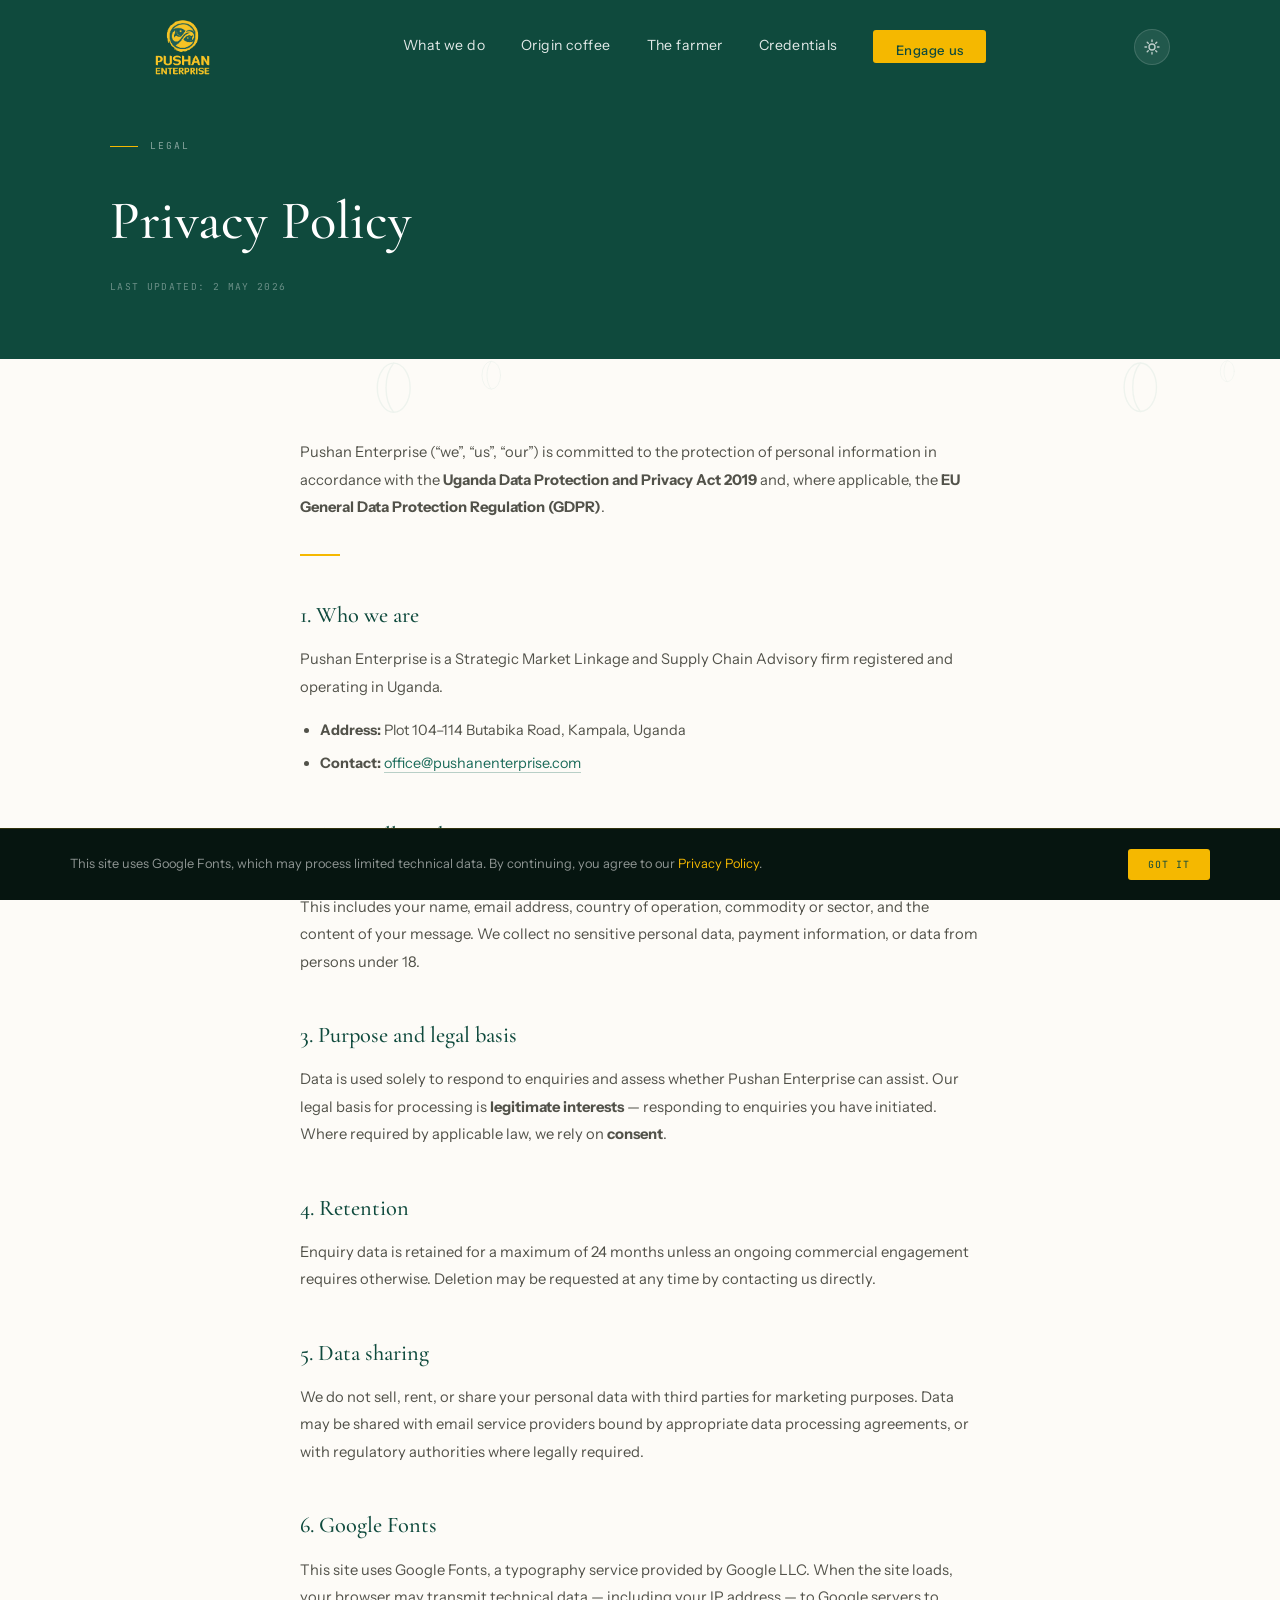
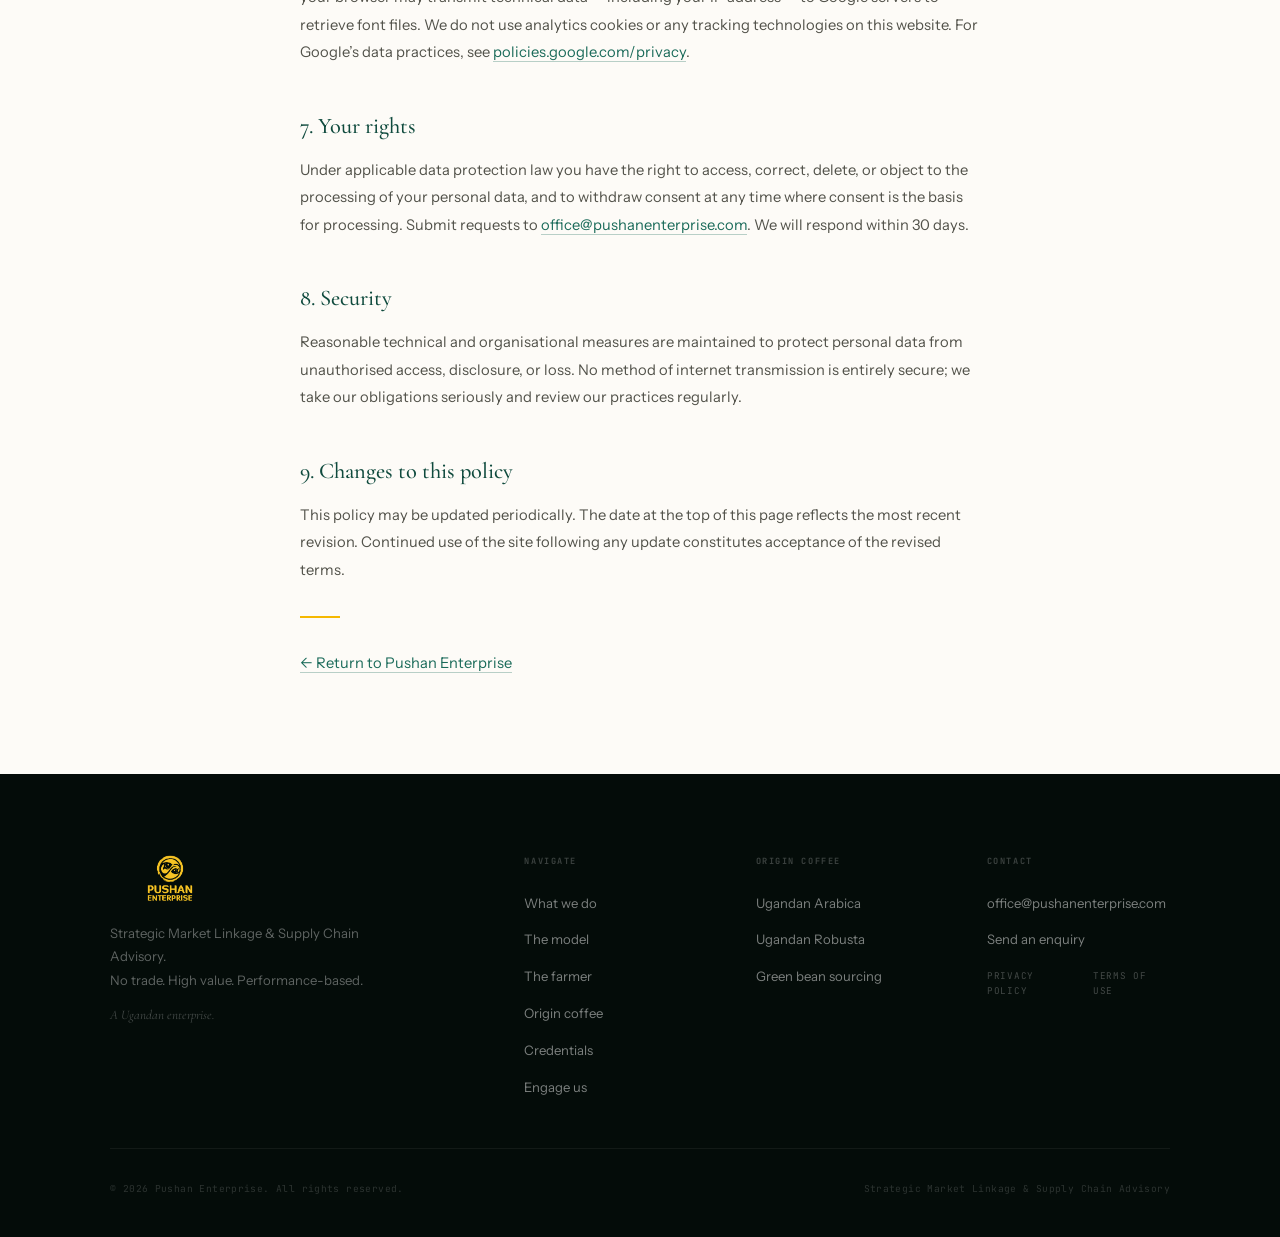
==== commit eb5a1f6d: "Add files via upload" ====
--- a/privacy.html
+++ b/privacy.html
@@ -15,6 +15,9 @@
   <link rel="stylesheet" href="css/style.css" />
 </head>
 <body>
+
+<div id="scroll-progress" aria-hidden="true"></div>
+
 <nav id="navbar" role="navigation" aria-label="Main navigation">
   <div class="nav-container">
     <a href="index.html" class="nav-logo" aria-label="Pushan Enterprise">
@@ -30,18 +33,21 @@
     </ul>
     <div class="nav-right">
       <button id="theme-toggle" aria-label="Toggle dark mode">
-        <svg class="icon-sun" width="16" height="16" viewBox="0 0 16 16" fill="none"><circle cx="8" cy="8" r="3" stroke="currentColor" stroke-width="1.4"/><path d="M8 1v1.5M8 13.5V15M1 8h1.5M13.5 8H15M3.22 3.22l1.06 1.06M11.72 11.72l1.06 1.06M3.22 12.78l1.06-1.06M11.72 4.28l1.06-1.06" stroke="currentColor" stroke-width="1.4" stroke-linecap="round"/></svg>
-        <svg class="icon-moon" width="16" height="16" viewBox="0 0 16 16" fill="none"><path d="M13.5 10A6 6 0 0 1 6 2.5a6 6 0 1 0 7.5 7.5z" stroke="currentColor" stroke-width="1.4" stroke-linecap="round"/></svg>
+        <svg class="icon-sun" width="16" height="16" viewBox="0 0 16 16" fill="none" aria-hidden="true"><circle cx="8" cy="8" r="3" stroke="currentColor" stroke-width="1.4"/><path d="M8 1v1.5M8 13.5V15M1 8h1.5M13.5 8H15M3.22 3.22l1.06 1.06M11.72 11.72l1.06 1.06M3.22 12.78l1.06-1.06M11.72 4.28l1.06-1.06" stroke="currentColor" stroke-width="1.4" stroke-linecap="round"/></svg>
+        <svg class="icon-moon" width="16" height="16" viewBox="0 0 16 16" fill="none" aria-hidden="true"><path d="M13.5 10A6 6 0 0 1 6 2.5a6 6 0 1 0 7.5 7.5z" stroke="currentColor" stroke-width="1.4" stroke-linecap="round"/></svg>
       </button>
       <button class="nav-toggle" aria-label="Open menu" aria-expanded="false" aria-controls="drawer"><span></span><span></span><span></span></button>
     </div>
   </div>
 </nav>
+
 <div id="drawer" class="drawer" aria-hidden="true" role="dialog" aria-modal="true" aria-label="Navigation menu">
   <div class="drawer-panel">
     <div class="drawer-head">
       <img src="images/pushan-logo-light.png" alt="Pushan Enterprise" width="130" height="52" />
-      <button class="drawer-x" aria-label="Close menu"><svg width="18" height="18" viewBox="0 0 18 18" fill="none"><path d="M3 3L15 15M15 3L3 15" stroke="currentColor" stroke-width="1.5" stroke-linecap="round"/></svg></button>
+      <button class="drawer-x" aria-label="Close menu">
+        <svg width="18" height="18" viewBox="0 0 18 18" fill="none" aria-hidden="true"><path d="M3 3L15 15M15 3L3 15" stroke="currentColor" stroke-width="1.5" stroke-linecap="round"/></svg>
+      </button>
     </div>
     <nav class="drawer-nav" aria-label="Mobile navigation">
       <a href="index.html#proposition">What we do</a>
@@ -53,15 +59,17 @@
   </div>
 </div>
 <div class="drawer-veil" aria-hidden="true"></div>
-<div id="scroll-progress" aria-hidden="true"></div>
+
 <button id="back-to-top" aria-label="Back to top">
-  <svg width="18" height="18" viewBox="0 0 18 18" fill="none" aria-hidden="true"><path d="M4 11L9 6L14 11" stroke="currentColor" stroke-width="1.8" stroke-linecap="round" stroke-linejoin="round"/></svg>
+  <svg width="18" height="18" viewBox="0 0 18 18" fill="none" aria-hidden="true">
+    <path d="M4 11L9 6L14 11" stroke="currentColor" stroke-width="1.8" stroke-linecap="round" stroke-linejoin="round"/>
+  </svg>
 </button>
 
 <div class="legal-hero">
   <div class="legal-hero-pattern" aria-hidden="true"></div>
-  <div class="container">
-    <span class="label label--lt" style="margin-bottom:1.25rem;">Legal</span>
+  <div class="container" style="position:relative;z-index:1;">
+    <span class="label label--lt" style="display:inline-flex;margin-bottom:1.25rem;">Legal</span>
     <h1>Privacy Policy</h1>
     <p>Last updated: 2 May 2026</p>
   </div>
@@ -134,10 +142,11 @@
         <li><a href="mailto:office@pushanenterprise.com">office@pushanenterprise.com</a></li>
         <li><a href="index.html#contact">Send an enquiry</a></li>
       </ul>
-      <div class="foot-legal" role="navigation" aria-label="Legal pages">
-        <a href="privacy.html">Privacy Policy</a>
-        <a href="terms.html">Terms of Use</a>
-      </div></div>
+        <div class="foot-legal" role="navigation" aria-label="Legal pages">
+          <a href="privacy.html">Privacy Policy</a>
+          <a href="terms.html">Terms of Use</a>
+        </div>
+      </div>
     </div>
     <div class="foot-base">
       <p>&copy; 2026 Pushan Enterprise. All rights reserved.</p>
@@ -145,12 +154,14 @@
     </div>
   </div>
 </footer>
+
 <div id="cookie-notice" role="alertdialog" aria-label="Cookie notice" aria-live="polite">
   <div class="cookie-inner">
     <p class="cookie-text">This site uses Google Fonts, which may process limited technical data. By continuing, you agree to our <a href="privacy.html">Privacy Policy</a>.</p>
     <button class="cookie-accept">Got it</button>
   </div>
 </div>
+
 <script src="js/main.js"></script>
 </body>
 </html>
--- a/css/style.css
+++ b/css/style.css
@@ -85,7 +85,7 @@
   transition: background var(--t2) var(--ease2), color var(--t2) var(--ease2);
 }
 /* Page load — noscript safe */
-body { opacity: 0; animation: bodyReveal 0.55s var(--ease) 0.05s forwards; }
+body { opacity: 0; animation: bodyReveal 0.55s var(--ease) 0.12s forwards; }
 @keyframes bodyReveal { to { opacity: 1; } }
 body.loaded { opacity: 1; animation: none; }
 img { max-width: 100%; display: block; height: auto; }
@@ -167,6 +167,18 @@
 .label::before { content: ''; display: block; width: 28px; height: 1px; background: var(--gold); flex-shrink: 0; }
 .label--lt { color: rgba(255,255,255,0.5); }
 .label--lt::before { background: var(--gold); }
+
+/* Centred label — no left rule, centred layout */
+.label--center {
+  justify-content: center;
+  margin-left: auto; margin-right: auto;
+}
+.label--center::before { display: none; }
+.label--center::after {
+  content: ''; display: block; width: 20px; height: 1px;
+  background: var(--gold); flex-shrink: 0;
+}
+.label--center.label--lt::after { background: var(--gold); }
 
 /* Gold hairline between label and heading */
 .section-head { margin-bottom: 1.5rem; }
@@ -265,11 +277,12 @@
 [data-theme="dark"] .icon-sun  { opacity: 0; transform: rotate(90deg) scale(0.8); }
 [data-theme="dark"] .icon-moon { opacity: 1; transform: rotate(0deg) scale(1); }
 
-/* ── SECTION DIVIDER — premium draw animation ── */
+/* ── SECTION DIVIDER — seamless, overlaps section seam ── */
 .s-rule {
   display: flex; align-items: center;
-  height: 40px; margin: 0; padding: 0;
-  position: relative;
+  height: 0; margin: 0; padding: 20px 0;
+  position: relative; z-index: 2;
+  background: transparent;
 }
 .rule-line {
   flex: 1; height: 1px;
@@ -299,7 +312,17 @@
     linear-gradient(135deg, var(--teal-dark) 0%, var(--gold) 50%, var(--teal-dark) 100%) border-box;
   transition: transform 2s ease;
 }
-[data-theme="dark"] .rule-mark::before {
+/* Rule mark on secondary bg sections */
+.proof-section .rule-mark::before,
+.coffee-bg .rule-mark::before,
+.cred-strip + .s-rule .rule-mark::before {
+  background:
+    linear-gradient(var(--bg-secondary), var(--bg-secondary)) padding-box,
+    linear-gradient(135deg, var(--teal-dark) 0%, var(--gold) 50%, var(--teal-dark) 100%) border-box;
+}
+[data-theme="dark"] .rule-mark::before,
+html[data-theme="dark"] .proof-section .rule-mark::before,
+html[data-theme="dark"] .coffee-bg .rule-mark::before {
   background:
     linear-gradient(var(--bg-primary), var(--bg-primary)) padding-box,
     linear-gradient(135deg, var(--teal-light) 0%, var(--gold) 50%, var(--teal-light) 100%) border-box;
@@ -353,7 +376,7 @@
   padding: 0.7rem 0;
   box-shadow: 0 1px 0 var(--border), 0 4px 24px rgba(0,0,0,0.04);
 }
-[data-theme="dark"] #navbar.scrolled {
+html[data-theme="dark"] #navbar.scrolled {
   background: rgba(14,26,22,0.97);
   box-shadow: 0 1px 0 var(--border), 0 4px 24px rgba(0,0,0,0.2);
 }
@@ -368,8 +391,8 @@
 .logo-dark  { display: none; }
 #navbar.scrolled .logo-light { display: none; }
 #navbar.scrolled .logo-dark  { display: block; }
-[data-theme="dark"] #navbar.scrolled .logo-light { display: block; }
-[data-theme="dark"] #navbar.scrolled .logo-dark  { display: none; }
+html[data-theme="dark"] #navbar.scrolled .logo-light { display: block; }
+html[data-theme="dark"] #navbar.scrolled .logo-dark  { display: none; }
 
 .nav-links { display: flex; align-items: center; gap: 2.25rem; }
 .nav-links > li > a {
@@ -389,7 +412,7 @@
 #navbar.scrolled .nav-links > li > a { color: var(--text-primary); }
 .nav-links > li > a:hover { color: var(--gold); }
 #navbar.scrolled .nav-links > li > a:hover { color: var(--teal); }
-[data-theme="dark"] #navbar.scrolled .nav-links > li > a { color: var(--text-primary); }
+html[data-theme="dark"] #navbar.scrolled .nav-links > li > a { color: var(--text-primary); }
 
 .chevron { transition: transform var(--t1) var(--ease); flex-shrink: 0; }
 .has-drop:hover .chevron { transform: rotate(180deg); }
@@ -1065,7 +1088,18 @@
 .legal-hero .container { position: relative; z-index: 1; }
 .legal-hero h1 { font-family: var(--fd); font-size: clamp(2.2rem,5vw,3.4rem); font-weight: 500; color: #fff; margin-bottom: 0.75rem; }
 .legal-hero p { font-family: var(--fm); font-size: 0.6rem; letter-spacing: 0.14em; text-transform: uppercase; color: rgba(255,255,255,0.38); }
-.legal-body { max-width: 760px; margin: 0 auto; padding: 5rem 2.5rem; }
+.legal-body-wrap {
+  position: relative; overflow: hidden;
+  background: var(--bg-primary);
+}
+.legal-body-wrap::before {
+  content: '';
+  position: absolute; inset: 0; pointer-events: none;
+  background-image: url('images/pattern.png');
+  background-repeat: repeat; background-size: 200px auto;
+  opacity: 0.025; z-index: 0;
+}
+.legal-body { max-width: 760px; margin: 0 auto; padding: 5rem 2.5rem; position: relative; z-index: 1; }
 .legal-body h2 { font-family: var(--fd); font-size: 1.4rem; font-weight: 500; color: var(--teal-dark); margin: 2.5rem 0 0.75rem; }
 [data-theme="dark"] .legal-body h2 { color: var(--gold-light); }
 .legal-body p { font-size: 0.92rem; color: var(--text-body); line-height: 1.87; margin-bottom: 1rem; }
@@ -1082,8 +1116,9 @@
   .prop-grid { gap: 3.5rem; }
   .proof-grid { gap: 3.5rem; }
   .contact-grid { gap: 3.5rem; }
+  .ccard { min-height: 220px; }
   .who-grid { grid-template-columns: 1fr 1fr; gap: 1.25rem; }
-  .who-grid .wcard:nth-child(3) { grid-column: span 2; max-width: 520px; }
+  .who-grid .wcard:nth-child(3) { grid-column: span 2; margin: 0 auto; width: 100%; max-width: 100%; }
   .foot-grid { grid-template-columns: 1fr 1fr; gap: 2.5rem; }
   .cred-strip { padding: 2.5rem 0; }
   .gb-inner { grid-template-columns: 1fr; }
@@ -1101,8 +1136,21 @@
   .hero-right { display: none; }
   .hero-p { margin: 0 auto 2.5rem; }
   .hero-actions { justify-content: center; }
+  /* Eyebrow centring at mobile breakpoint */
+  .hero-eyebrow-wrap { flex-direction: column; align-items: center; gap: 0.45rem; }
+  .hero-eyebrow-wrap .eyebrow-rule-top { display: block; width: 24px; height: 1px; background: var(--gold); }
+  .hero-eyebrow-wrap .eyebrow .eyebrow-bar { display: none; }
+  .hero-eyebrow-wrap .eyebrow { justify-content: center; }
   .prop-grid { grid-template-columns: 1fr; gap: 3rem; }
   .bridge-grid { grid-template-columns: 1fr; }
+  /* Centre labels in text-centred mobile sections */
+  .bridge-head .label, .cred-head .label, .who-head .label, .contact-left .label {
+    justify-content: center;
+  }
+  .bridge-head .label::before, .cred-head .label::before { display: none; }
+  .bridge-head .label::after, .cred-head .label::after {
+    content: ''; display: block; width: 20px; height: 1px; background: var(--gold); flex-shrink: 0;
+  }
   .bridge-panel { border-right: none; border-bottom: 1px solid rgba(255,255,255,0.05); }
   .bridge-panel:last-child { border-bottom: none; }
   .proof-grid { grid-template-columns: 1fr; gap: 3rem; }
@@ -1128,7 +1176,7 @@
   .container { padding: 0 1.5rem; }
   .nav-container { padding: 0 1.5rem; }
   .hero-wrap { padding: 0 1.5rem; }
-  .s-rule { padding: 0; }
+  /* s-rule padding preserved at mobile */
   .pad { padding: 5rem 0; }
   .hero-h1 { font-size: 2.6rem; }
   .dh { font-size: 1.9rem; }
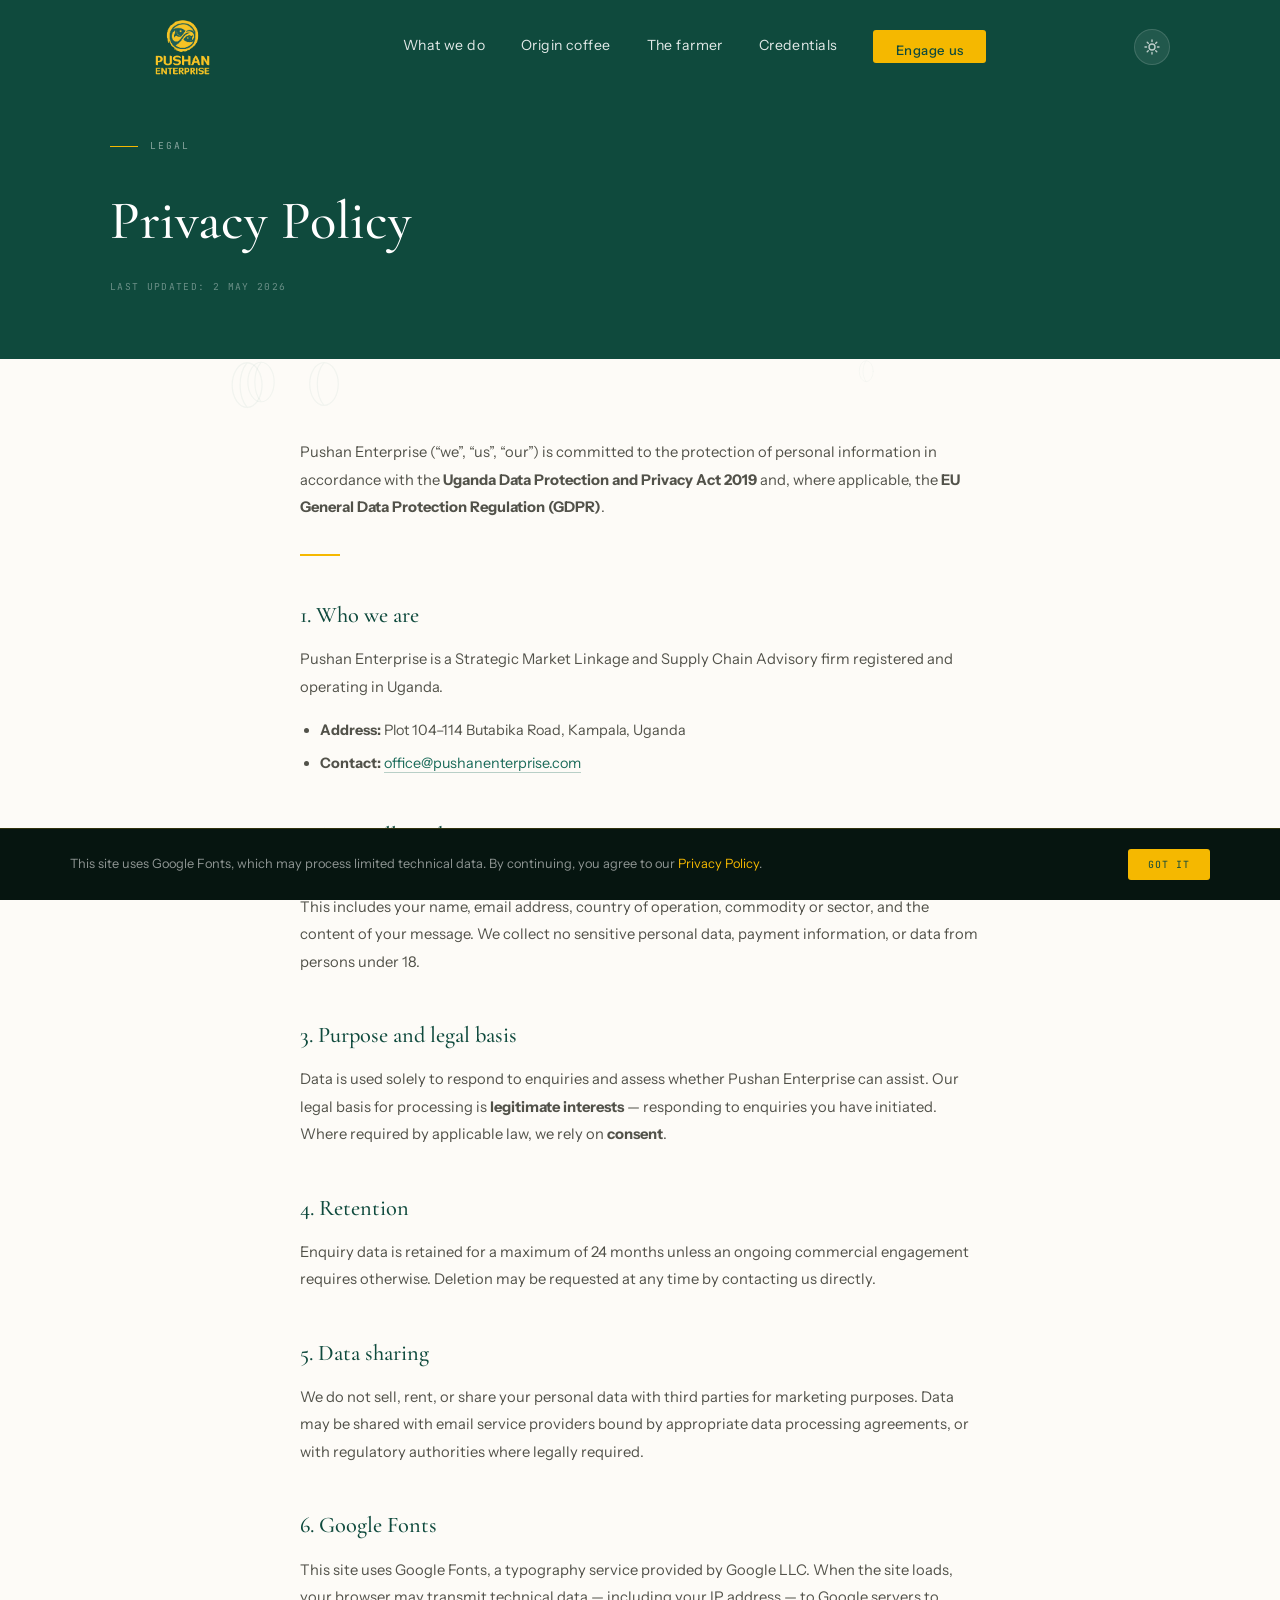
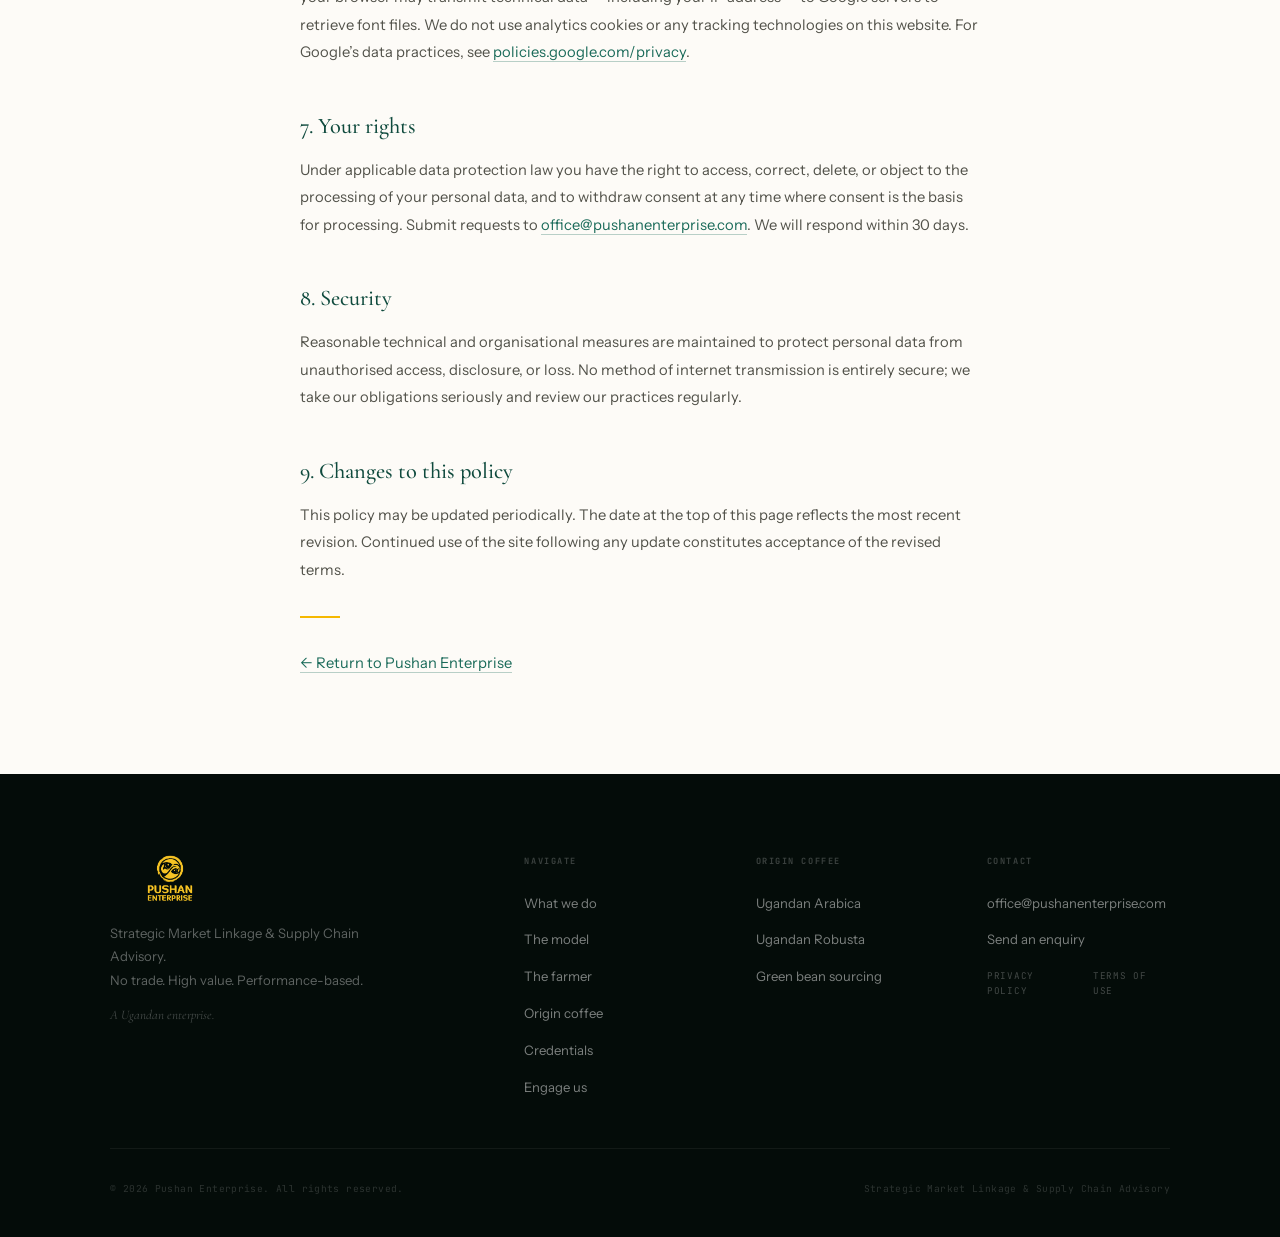
==== commit b1819706: "Add files via upload" ====
--- a/privacy.html
+++ b/privacy.html
@@ -76,6 +76,7 @@
 </div>
 
 <div class="legal-body-wrap" id="legal-content">
+  <div class="legal-body-pattern" aria-hidden="true"></div>
   <main class="legal-body">
     <p>Pushan Enterprise (&ldquo;we&rdquo;, &ldquo;us&rdquo;, &ldquo;our&rdquo;) is committed to the protection of personal information in accordance with the <strong>Uganda Data Protection and Privacy Act 2019</strong> and, where applicable, the <strong>EU General Data Protection Regulation (GDPR)</strong>.</p>
 
--- a/css/style.css
+++ b/css/style.css
@@ -118,6 +118,7 @@
               visibility var(--t2), background var(--t1);
 }
 #back-to-top.visible { visibility: visible; opacity: 1; transform: translateY(0); }
+#back-to-top.no-sticky { bottom: 1.5rem; }
 #back-to-top:hover { background: var(--gold-light); transform: translateY(-2px); }
 @media (max-width: 900px) { #back-to-top { display: flex; } }
 
@@ -168,16 +169,21 @@
 .label--lt { color: rgba(255,255,255,0.5); }
 .label--lt::before { background: var(--gold); }
 
-/* Centred label — no left rule, centred layout */
+/* Centred label — no left rule, centred, line below */
 .label--center {
+  display: flex; flex-direction: column;
+  align-items: center; text-align: center;
   justify-content: center;
+  gap: 0.4rem;
   margin-left: auto; margin-right: auto;
 }
 .label--center::before { display: none; }
 .label--center::after {
-  content: ''; display: block; width: 20px; height: 1px;
-  background: var(--gold); flex-shrink: 0;
-}
+  content: ''; display: block;
+  width: 24px; height: 1px;
+  background: var(--gold);
+}
+.label--center.label--lt { color: rgba(255,255,255,0.5); }
 .label--center.label--lt::after { background: var(--gold); }
 
 /* Gold hairline between label and heading */
@@ -277,59 +283,77 @@
 [data-theme="dark"] .icon-sun  { opacity: 0; transform: rotate(90deg) scale(0.8); }
 [data-theme="dark"] .icon-moon { opacity: 1; transform: rotate(0deg) scale(1); }
 
-/* ── SECTION DIVIDER — seamless, overlaps section seam ── */
-.s-rule {
+/* ════════════════════════════════════════
+   SECTION SEAL — lives INSIDE each section
+   Absolutely positioned at bottom edge.
+   Crosses the seam. Never between sections.
+   No background inheritance. Clean transition.
+════════════════════════════════════════ */
+
+/* Hide the old inter-section divider completely */
+.s-rule { display: none !important; }
+
+/* Sections that carry a seal must be position:relative & overflow:visible */
+.pad { overflow: visible; }
+
+.section-seal {
+  position: absolute;
+  bottom: -20px; left: 0; right: 0;
   display: flex; align-items: center;
-  height: 0; margin: 0; padding: 20px 0;
-  position: relative; z-index: 2;
-  background: transparent;
-}
-.rule-line {
+  height: 40px; z-index: 10;
+  pointer-events: none;
+}
+.seal-line {
   flex: 1; height: 1px;
   transform: scaleX(0);
   transition: transform 0.9s var(--ease);
 }
-.rule-line:first-child {
-  background: linear-gradient(90deg, transparent, rgba(15,74,61,0.3) 40%, var(--gold));
+.seal-line:first-child {
+  background: linear-gradient(90deg, transparent 0%, rgba(15,74,61,0.22) 35%, var(--gold) 100%);
   transform-origin: right;
 }
-.rule-line:last-child {
-  background: linear-gradient(270deg, transparent, rgba(15,74,61,0.3) 40%, var(--gold));
+.seal-line:last-child {
+  background: linear-gradient(270deg, transparent 0%, rgba(15,74,61,0.22) 35%, var(--gold) 100%);
   transform-origin: left;
 }
-.s-rule.drawn .rule-line { transform: scaleX(1); }
-.rule-mark {
-  position: relative; z-index: 2;
+.section-seal.drawn .seal-line { transform: scaleX(1); }
+
+.seal-mark {
   width: 40px; height: 40px; flex-shrink: 0;
   display: flex; align-items: center; justify-content: center;
-}
-.rule-mark::before {
+  position: relative; pointer-events: auto;
+}
+.seal-mark::before {
   content: '';
   position: absolute; inset: 4px; border-radius: 50%;
   border: 1px solid transparent;
+  /* Fill matches the HOST section background — not the neighbour */
   background:
-    linear-gradient(var(--bg-primary), var(--bg-primary)) padding-box,
+    linear-gradient(var(--seal-bg, var(--bg-primary)), var(--seal-bg, var(--bg-primary))) padding-box,
     linear-gradient(135deg, var(--teal-dark) 0%, var(--gold) 50%, var(--teal-dark) 100%) border-box;
-  transition: transform 2s ease;
-}
-/* Rule mark on secondary bg sections */
-.proof-section .rule-mark::before,
-.coffee-bg .rule-mark::before,
-.cred-strip + .s-rule .rule-mark::before {
+  transition: transform 2s var(--ease);
+}
+html[data-theme="dark"] .seal-mark::before {
   background:
-    linear-gradient(var(--bg-secondary), var(--bg-secondary)) padding-box,
-    linear-gradient(135deg, var(--teal-dark) 0%, var(--gold) 50%, var(--teal-dark) 100%) border-box;
-}
-[data-theme="dark"] .rule-mark::before,
-html[data-theme="dark"] .proof-section .rule-mark::before,
-html[data-theme="dark"] .coffee-bg .rule-mark::before {
-  background:
-    linear-gradient(var(--bg-primary), var(--bg-primary)) padding-box,
+    linear-gradient(var(--seal-bg, var(--bg-primary)), var(--seal-bg, var(--bg-primary))) padding-box,
     linear-gradient(135deg, var(--teal-light) 0%, var(--gold) 50%, var(--teal-light) 100%) border-box;
 }
-.rule-mark:hover::before { transform: rotate(360deg); }
-.rule-mark img { width: 16px; height: 16px; object-fit: contain; opacity: 0.65; position: relative; z-index: 1; transition: opacity var(--t2); }
-.rule-mark:hover img { opacity: 1; }
+.seal-mark:hover::before { transform: rotate(360deg); }
+.seal-mark img {
+  width: 16px; height: 16px; object-fit: contain;
+  opacity: 0.65; position: relative; z-index: 1;
+  transition: opacity var(--t2);
+}
+.seal-mark:hover img { opacity: 1; }
+
+/* ── Per-section fill colour: always matches HOST section's background ── */
+#proposition .section-seal  { --seal-bg: var(--bg-primary); }
+.bridge-dark  .section-seal  { --seal-bg: var(--bg-dark); }
+#farmer       .section-seal  { --seal-bg: var(--bg-primary); }
+.proof-section .section-seal { --seal-bg: var(--bg-secondary); }
+.coffee-bg    .section-seal  { --seal-bg: var(--bg-secondary); }
+.cred-dark    .section-seal  { --seal-bg: var(--bg-darkest); }
+#who          .section-seal  { --seal-bg: var(--bg-primary); }
 
 /* ── REVEAL ── */
 .reveal {
@@ -346,7 +370,10 @@
 /* ── COFFEE BEAN ANIMATIONS ── */
 .coffee-float-layer {
   position: absolute; inset: 0;
-  pointer-events: none; overflow: hidden; z-index: 0;
+  pointer-events: none; overflow: hidden;
+  z-index: 0;
+  /* Clip beans within their host section even when section is overflow:visible */
+  clip-path: inset(0);
 }
 .coffee-bean {
   position: absolute; opacity: 0.07;
@@ -354,6 +381,8 @@
   will-change: transform, opacity;
   color: var(--teal-light);
 }
+/* Legal body — light background, needs calibrated opacity */
+.legal-body-wrap .coffee-bean { opacity: 0.05; color: var(--teal); }
 [data-theme="dark"] .coffee-bean { opacity: 0.055; }
 @keyframes beanDrift {
   0%   { transform: translateY(110%) rotate(0deg);   opacity: 0; }
@@ -699,7 +728,7 @@
 /* ══════════════════════════════════
    PROPOSITION
 ══════════════════════════════════ */
-#proposition { background: var(--bg-primary); position: relative; overflow: hidden; }
+#proposition { background: var(--bg-primary); position: relative; overflow: visible; }
 .prop-grid {
   display: grid; grid-template-columns: 1fr 1fr;
   gap: 5rem; align-items: start; position: relative; z-index: 1;
@@ -733,13 +762,15 @@
 /* ══════════════════════════════════
    BRIDGE
 ══════════════════════════════════ */
-.bridge-dark { background: var(--bg-dark); position: relative; overflow: hidden; }
+.bridge-dark { background: var(--bg-dark); position: relative; overflow: visible; }
 .bridge-grain {
   position: absolute; inset: 0;
   background-image: url('../images/pattern.png');
   background-repeat: repeat; background-size: 180px auto;
   opacity: 0.055; pointer-events: none;
-}
+  z-index: 0;
+}
+.bridge-dark > *:not(.section-seal) { position: relative; z-index: 1; }
 .bridge-head { text-align: center; max-width: 700px; margin: 0 auto 4.5rem; position: relative; }
 .bridge-grid { display: grid; grid-template-columns: repeat(3,1fr); position: relative; }
 .bridge-panel {
@@ -763,7 +794,7 @@
 /* ══════════════════════════════════
    PROOF OF WORK
 ══════════════════════════════════ */
-.proof-section { background: var(--bg-secondary); }
+.proof-section { background: var(--bg-secondary); position: relative; overflow: visible; }
 .proof-grid { display: grid; grid-template-columns: 1fr 1fr; gap: 5rem; align-items: center; }
 .proof-img-wrap { position: relative; border-radius: var(--rl); overflow: hidden; }
 .proof-img { width: 100%; height: 400px; object-fit: cover; border-radius: var(--rl); transition: transform var(--t3) var(--ease); display: block; }
@@ -801,7 +832,7 @@
 /* ══════════════════════════════════
    FARMER
 ══════════════════════════════════ */
-#farmer { background: var(--bg-primary); position: relative; overflow: hidden; }
+#farmer { background: var(--bg-primary); position: relative; overflow: visible; }
 .farmer-head { margin-bottom: 3.5rem; }
 .journey-grid { display: grid; grid-template-columns: repeat(2,1fr); }
 .jitem {
@@ -830,7 +861,7 @@
 /* ══════════════════════════════════
    COFFEE
 ══════════════════════════════════ */
-.coffee-bg { background: var(--bg-secondary); }
+.coffee-bg { background: var(--bg-secondary); position: relative; overflow: visible; }
 .coffee-head { margin-bottom: 3.5rem; }
 .cat-pill {
   display: inline-block; font-family: var(--fm); font-size: 0.56rem;
@@ -898,8 +929,9 @@
 /* ══════════════════════════════════
    CREDENTIALS
 ══════════════════════════════════ */
-.cred-dark { background: var(--bg-darkest); position: relative; overflow: hidden; }
-.cred-grain { position: absolute; inset: 0; background-image: url('../images/pattern.png'); background-repeat: repeat; background-size: 180px auto; opacity: 0.05; pointer-events: none; }
+.cred-dark { background: var(--bg-darkest); position: relative; overflow: visible; }
+.cred-grain { position: absolute; inset: 0; background-image: url('../images/pattern.png'); background-repeat: repeat; background-size: 180px auto; opacity: 0.05; pointer-events: none; z-index: 0; }
+.cred-dark > *:not(.section-seal) { position: relative; z-index: 1; }
 .cred-head { text-align: center; max-width: 640px; margin: 0 auto 4.5rem; position: relative; }
 .cred-grid { display: grid; grid-template-columns: repeat(2,1fr); }
 .ccard {
@@ -922,7 +954,7 @@
 /* ══════════════════════════════════
    WHO WE WORK WITH
 ══════════════════════════════════ */
-#who { background: var(--bg-primary); position: relative; overflow: hidden; }
+#who { background: var(--bg-primary); position: relative; overflow: visible; }
 .who-head { max-width: 580px; margin-bottom: 3.5rem; }
 .who-grid { display: grid; grid-template-columns: repeat(3,1fr); gap: 1.5rem; }
 
@@ -932,7 +964,9 @@
   border-radius: var(--rl); padding: 2.5rem 2rem;
   position: relative; overflow: hidden;
   box-shadow: var(--sh-rest);
-  transition: box-shadow var(--t2) var(--ease), transform var(--t2) var(--ease);
+  /* Firefox fallback — mask-composite not always supported */
+  border: 1px solid rgba(245,184,0,0.18);
+  transition: box-shadow var(--t2) var(--ease), transform var(--t2) var(--ease), border-color var(--t2);
 }
 /* Metal sheen border via pseudo */
 .wcard::before {
@@ -1097,9 +1131,10 @@
   position: absolute; inset: 0; pointer-events: none;
   background-image: url('images/pattern.png');
   background-repeat: repeat; background-size: 200px auto;
-  opacity: 0.025; z-index: 0;
+  opacity: 0.045; z-index: 0;
 }
 .legal-body { max-width: 760px; margin: 0 auto; padding: 5rem 2.5rem; position: relative; z-index: 1; }
+@media (max-width: 580px) { .legal-body { padding: 4rem 1.5rem; } }
 .legal-body h2 { font-family: var(--fd); font-size: 1.4rem; font-weight: 500; color: var(--teal-dark); margin: 2.5rem 0 0.75rem; }
 [data-theme="dark"] .legal-body h2 { color: var(--gold-light); }
 .legal-body p { font-size: 0.92rem; color: var(--text-body); line-height: 1.87; margin-bottom: 1rem; }
@@ -1122,7 +1157,7 @@
   .foot-grid { grid-template-columns: 1fr 1fr; gap: 2.5rem; }
   .cred-strip { padding: 2.5rem 0; }
   .gb-inner { grid-template-columns: 1fr; }
-  .gb-cta { display: flex; }
+  .gb-cta { display: block; }
 }
 
 /* ══════════════════════════════════
@@ -1156,6 +1191,8 @@
   .proof-grid { grid-template-columns: 1fr; gap: 3rem; }
   .journey-grid { grid-template-columns: 1fr; }
   .jitem { border-right: none; border-bottom: 1px solid var(--border); }
+  .jitem:nth-last-child(1),
+  .jitem:nth-last-child(2) { border-bottom: 1px solid var(--border); }
   .jitem:last-child { border-bottom: none; }
   .zones { grid-template-columns: 1fr; }
   .cred-grid { grid-template-columns: 1fr; }
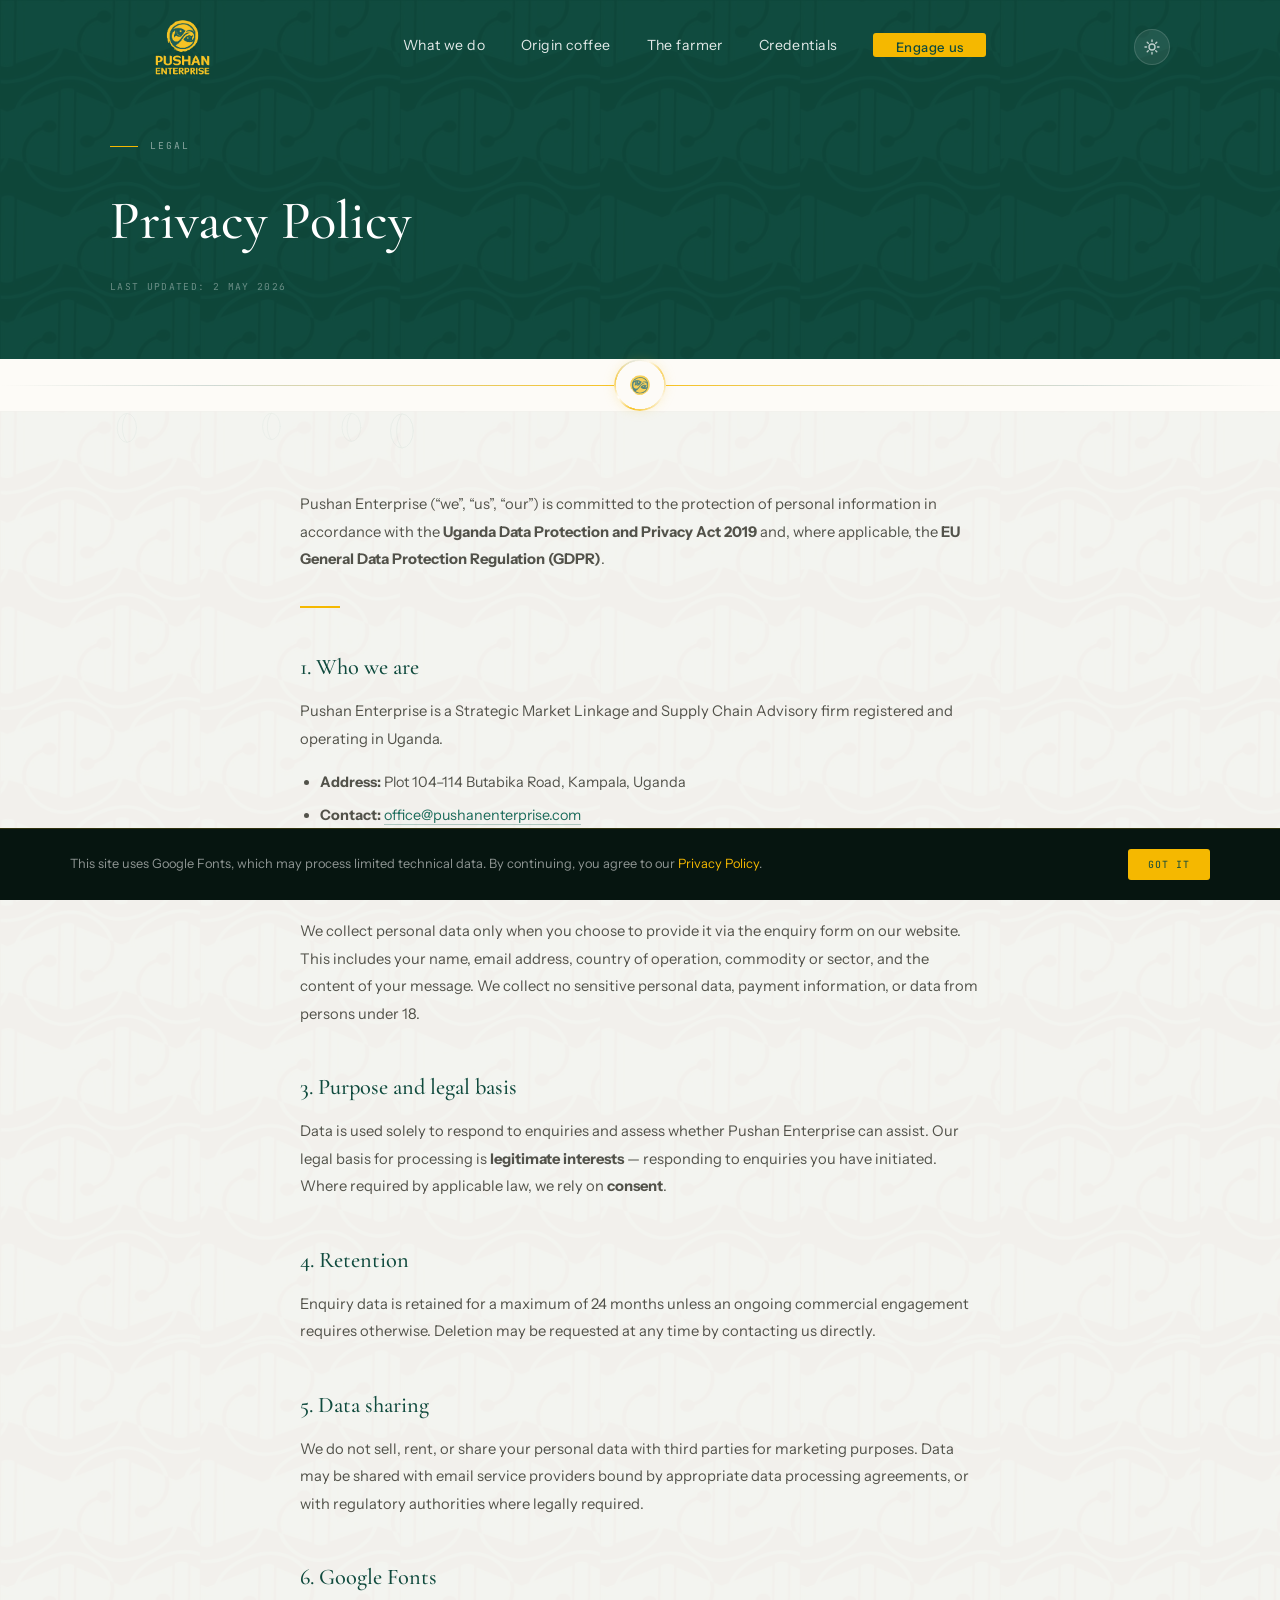
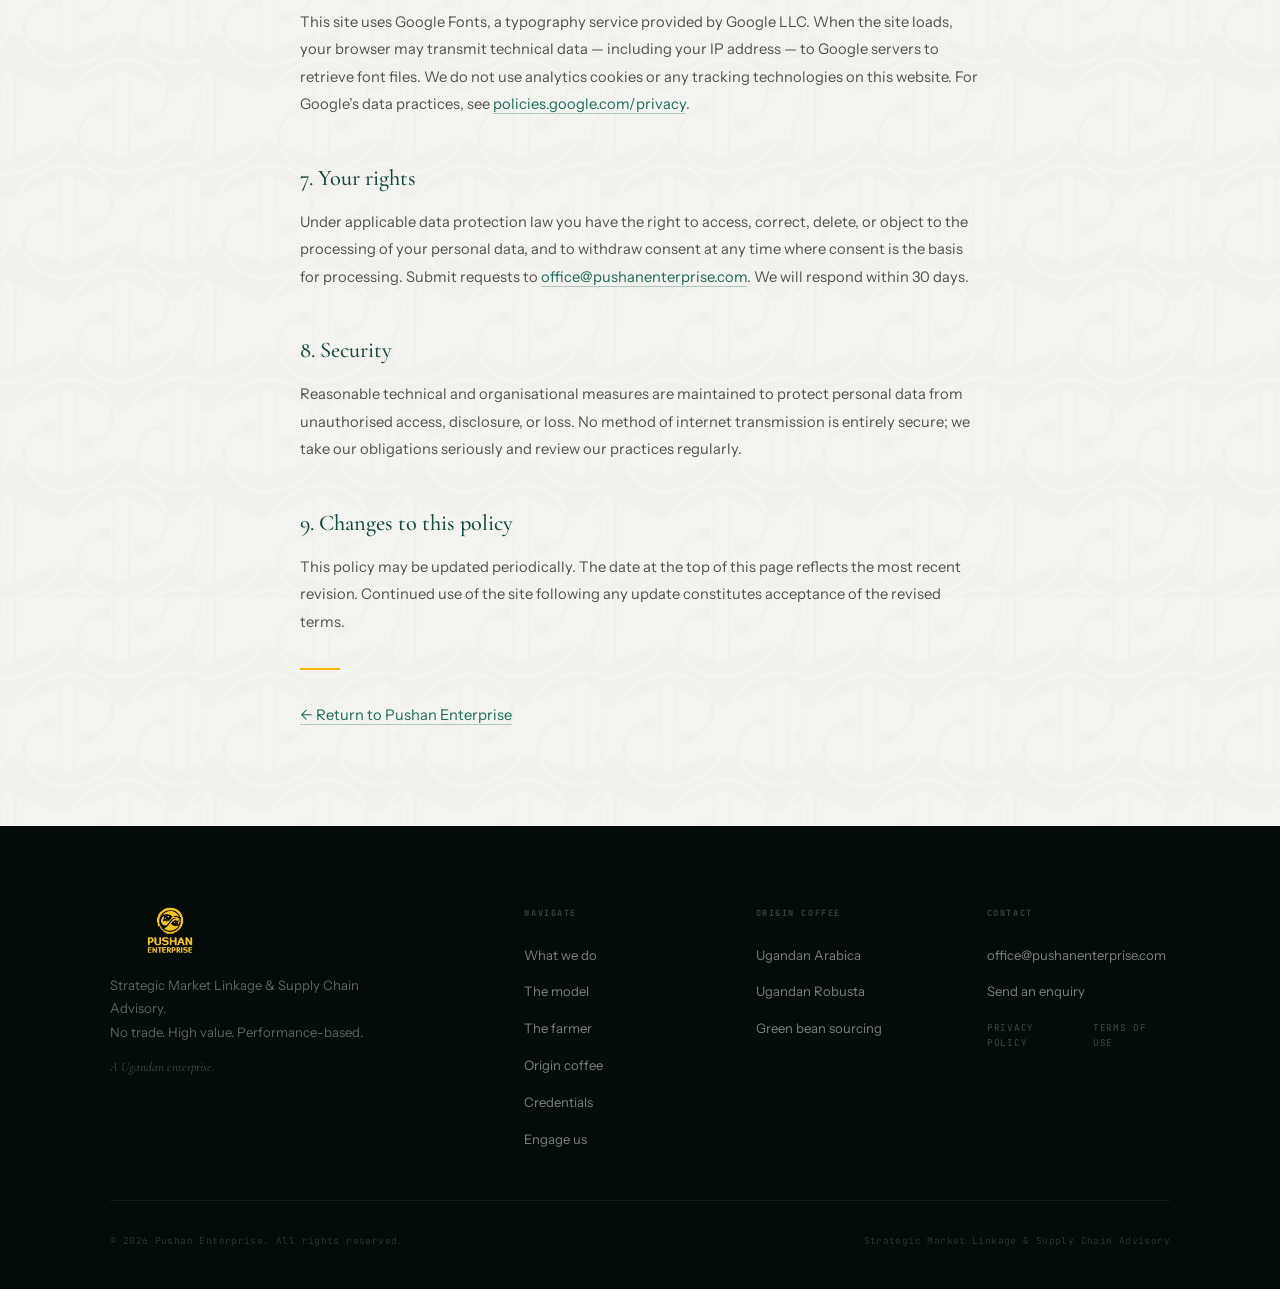
==== commit 54ba5fb4: "Add files via upload" ====
--- a/privacy.html
+++ b/privacy.html
@@ -74,7 +74,7 @@
     <p>Last updated: 2 May 2026</p>
   </div>
 </div>
-
+<div class="section-seal" data-bg="dark" aria-hidden="true"><div class="seal-line"></div><div class="seal-mark"><img src="images/pushan-icon.png" alt="" width="20" height="20" loading="lazy" /></div><div class="seal-line"></div></div>
 <div class="legal-body-wrap" id="legal-content">
   <div class="legal-body-pattern" aria-hidden="true"></div>
   <main class="legal-body">
--- a/css/style.css
+++ b/css/style.css
@@ -153,7 +153,8 @@
   color: var(--teal-dark);
   letter-spacing: -0.018em; margin-bottom: 1.5rem;
 }
-[data-theme="dark"] .dh { color: var(--gold-light); }
+[data-theme="dark"] .dh { color: #EDE9E1; }
+[data-theme="dark"] .dh em { color: var(--gold); }
 .dh em { font-style: italic; color: var(--gold-dark); }
 .dh--lt { color: #fff !important; }
 .dh--lt em { color: var(--gold); }
@@ -257,6 +258,10 @@
 
 /* Variant angles for visual variation */
 .metal-border--a::before { background: linear-gradient(135deg, rgba(255,255,255,0.06) 0%, rgba(245,184,0,0.65) 30%, rgba(255,255,255,0.18) 50%, rgba(15,74,61,0.45) 80%, rgba(255,255,255,0.04) 100%); }
+/* On dark backgrounds (ccard) the metal border needs higher contrast */
+.cred-dark .metal-border--a::before { background: linear-gradient(135deg, rgba(255,255,255,0.03) 0%, rgba(245,184,0,0.4) 30%, rgba(255,255,255,0.12) 50%, rgba(255,255,255,0.05) 80%, transparent 100%); opacity: 0.6; }
+.cred-dark .metal-border--b::before { background: linear-gradient(155deg, transparent 0%, rgba(245,184,0,0.35) 40%, rgba(255,255,255,0.1) 60%, transparent 100%); opacity: 0.6; }
+.cred-dark .metal-border--c::before { background: linear-gradient(120deg, transparent 0%, rgba(245,184,0,0.3) 45%, rgba(255,255,255,0.08) 65%, transparent 100%); opacity: 0.6; }
 .metal-border--b::before { background: linear-gradient(155deg, rgba(255,255,255,0.04) 0%, rgba(15,74,61,0.5) 20%, rgba(245,184,0,0.6) 50%, rgba(255,255,255,0.14) 70%, rgba(15,74,61,0.35) 100%); }
 .metal-border--c::before { background: linear-gradient(120deg, rgba(15,74,61,0.4) 0%, rgba(255,255,255,0.1) 30%, rgba(245,184,0,0.55) 55%, rgba(255,255,255,0.12) 75%, rgba(15,74,61,0.4) 100%); }
 
@@ -293,20 +298,24 @@
 /* Hide the old inter-section divider completely */
 .s-rule { display: none !important; }
 
-/* Sections that carry a seal must be position:relative & overflow:visible */
-.pad { overflow: visible; }
+/* Sections with seals: clip-path allows bottom protrusion for the seal
+   while keeping left/right/top tightly clipped — no layout breakage */
+/* .pad overflow is default — do not override globally */
 
 .section-seal {
-  position: absolute;
-  bottom: -20px; left: 0; right: 0;
+  position: relative;
   display: flex; align-items: center;
-  height: 40px; z-index: 10;
+  height: 52px; z-index: 10;
   pointer-events: none;
+  /* Sits between sections — no negative margins fighting overflow:hidden */
+  margin: 0;
+  background: transparent;
 }
 .seal-line {
   flex: 1; height: 1px;
   transform: scaleX(0);
   transition: transform 0.9s var(--ease);
+  opacity: 0.85;
 }
 .seal-line:first-child {
   background: linear-gradient(90deg, transparent 0%, rgba(15,74,61,0.22) 35%, var(--gold) 100%);
@@ -319,34 +328,62 @@
 .section-seal.drawn .seal-line { transform: scaleX(1); }
 
 .seal-mark {
-  width: 40px; height: 40px; flex-shrink: 0;
+  width: 52px; height: 52px; flex-shrink: 0;
   display: flex; align-items: center; justify-content: center;
   position: relative; pointer-events: auto;
-}
+  /* The metallic outer glow ring */
+  filter: drop-shadow(0 0 6px rgba(245,184,0,0.18));
+}
+
+/* Outer metallic gradient swish ring — clearly visible */
+.seal-mark::after {
+  content: '';
+  position: absolute; inset: 0; border-radius: 50%;
+  background: conic-gradient(
+    from 120deg,
+    rgba(15,74,61,0.0) 0deg,
+    rgba(245,184,0,0.9) 80deg,
+    rgba(255,255,255,0.95) 120deg,
+    rgba(245,184,0,0.7) 160deg,
+    rgba(15,74,61,0.1) 220deg,
+    rgba(255,255,255,0.4) 260deg,
+    rgba(245,184,0,0.6) 300deg,
+    rgba(15,74,61,0.0) 360deg
+  );
+  border-radius: 50%;
+  -webkit-mask: radial-gradient(farthest-side, transparent calc(100% - 2px), white calc(100% - 2px));
+  mask: radial-gradient(farthest-side, transparent calc(100% - 2px), white calc(100% - 2px));
+  transition: transform 2s var(--ease), opacity var(--t2);
+  opacity: 0.9;
+}
+
+/* Inner fill circle — matches host section background */
 .seal-mark::before {
   content: '';
-  position: absolute; inset: 4px; border-radius: 50%;
-  border: 1px solid transparent;
-  /* Fill matches the HOST section background — not the neighbour */
-  background:
-    linear-gradient(var(--seal-bg, var(--bg-primary)), var(--seal-bg, var(--bg-primary))) padding-box,
-    linear-gradient(135deg, var(--teal-dark) 0%, var(--gold) 50%, var(--teal-dark) 100%) border-box;
-  transition: transform 2s var(--ease);
-}
+  position: absolute; inset: 2px; border-radius: 50%;
+  background: var(--seal-bg, var(--bg-primary));
+  z-index: 1;
+  transition: background var(--t2);
+}
+
+.seal-mark:hover::after { transform: rotate(360deg); opacity: 1; }
+.seal-mark img {
+  width: 20px; height: 20px; object-fit: contain;
+  opacity: 0.75; position: relative; z-index: 2;
+  transition: opacity var(--t2), transform var(--t2) var(--ease);
+}
+.seal-mark:hover img { opacity: 1; transform: scale(1.1); }
+
 html[data-theme="dark"] .seal-mark::before {
-  background:
-    linear-gradient(var(--seal-bg, var(--bg-primary)), var(--seal-bg, var(--bg-primary))) padding-box,
-    linear-gradient(135deg, var(--teal-light) 0%, var(--gold) 50%, var(--teal-light) 100%) border-box;
-}
-.seal-mark:hover::before { transform: rotate(360deg); }
-.seal-mark img {
-  width: 16px; height: 16px; object-fit: contain;
-  opacity: 0.65; position: relative; z-index: 1;
-  transition: opacity var(--t2);
-}
-.seal-mark:hover img { opacity: 1; }
-
-/* ── Per-section fill colour: always matches HOST section's background ── */
+  background: var(--seal-bg, var(--bg-primary));
+}
+html[data-theme="dark"] .seal-mark::after {
+  opacity: 0.75;
+}
+
+/* ── Per-section fill colour: always matches HOST section's background ──
+   The seal-mark::before uses this as its solid inner fill color.
+   The conic gradient ring (::after) is always gold/teal metallic. ── */
 #proposition .section-seal  { --seal-bg: var(--bg-primary); }
 .bridge-dark  .section-seal  { --seal-bg: var(--bg-dark); }
 #farmer       .section-seal  { --seal-bg: var(--bg-primary); }
@@ -457,7 +494,9 @@
   transform: translateY(-6px);
   transition: opacity var(--t2) var(--ease), transform var(--t2) var(--ease);
 }
-.has-drop:hover .nav-drop { opacity: 1; pointer-events: auto; transform: translateY(0); }
+.has-drop:hover .nav-drop,
+.has-drop:focus-within .nav-drop,
+.has-drop.drop-open .nav-drop { opacity: 1; pointer-events: auto; transform: translateY(0); }
 .nav-drop a {
   display: flex; flex-direction: column; gap: 2px;
   padding: 0.72rem 0.9rem; border-radius: var(--r);
@@ -478,6 +517,8 @@
   padding: 0.55rem 1.4rem; border-radius: var(--r);
   font-size: 0.82rem !important; font-weight: 500 !important;
   letter-spacing: 0.04em !important;
+  display: inline-flex !important; align-items: center !important;
+  justify-content: center !important; line-height: 1 !important;
   transition: background var(--t1), transform var(--t1), box-shadow var(--t1) !important;
 }
 .nav-cta:hover { background: var(--gold-light) !important; transform: translateY(-2px); box-shadow: 0 6px 20px rgba(245,184,0,0.3); }
@@ -728,7 +769,9 @@
 /* ══════════════════════════════════
    PROPOSITION
 ══════════════════════════════════ */
-#proposition { background: var(--bg-primary); position: relative; overflow: visible; }
+#proposition { background: var(--bg-primary); position: relative; overflow: hidden; }
+#proposition .dh { font-size: clamp(2.6rem, 4.5vw, 3.8rem); }
+#proposition .bt { font-size: 1.02rem; }
 .prop-grid {
   display: grid; grid-template-columns: 1fr 1fr;
   gap: 5rem; align-items: start; position: relative; z-index: 1;
@@ -755,14 +798,14 @@
 .pillar:hover::before { width: 100%; }
 .pillar:first-child { border-top: 1px solid var(--border); }
 .pillar-n { font-family: var(--fm); font-size: 0.56rem; letter-spacing: 0.1em; color: var(--gold-dark); padding-top: 3px; position: relative; }
-.pillar h3 { font-family: var(--fd); font-size: 1.08rem; font-weight: 500; color: var(--teal-dark); margin-bottom: 0.35rem; line-height: 1.3; position: relative; }
+.pillar h3 { font-family: var(--fd); font-size: 1.18rem; font-weight: 500; color: var(--teal-dark); margin-bottom: 0.35rem; line-height: 1.3; position: relative; }
 [data-theme="dark"] .pillar h3 { color: #fff; }
 .pillar p { font-size: 0.84rem; color: var(--text-body); line-height: 1.78; grid-column: 2; position: relative; }
 
 /* ══════════════════════════════════
    BRIDGE
 ══════════════════════════════════ */
-.bridge-dark { background: var(--bg-dark); position: relative; overflow: visible; }
+.bridge-dark { background: var(--bg-dark); position: relative; overflow: hidden; }
 .bridge-grain {
   position: absolute; inset: 0;
   background-image: url('../images/pattern.png');
@@ -794,7 +837,7 @@
 /* ══════════════════════════════════
    PROOF OF WORK
 ══════════════════════════════════ */
-.proof-section { background: var(--bg-secondary); position: relative; overflow: visible; }
+.proof-section { background: var(--bg-secondary); position: relative; overflow: hidden; }
 .proof-grid { display: grid; grid-template-columns: 1fr 1fr; gap: 5rem; align-items: center; }
 .proof-img-wrap { position: relative; border-radius: var(--rl); overflow: hidden; }
 .proof-img { width: 100%; height: 400px; object-fit: cover; border-radius: var(--rl); transition: transform var(--t3) var(--ease); display: block; }
@@ -832,7 +875,7 @@
 /* ══════════════════════════════════
    FARMER
 ══════════════════════════════════ */
-#farmer { background: var(--bg-primary); position: relative; overflow: visible; }
+#farmer { background: var(--bg-primary); position: relative; overflow: hidden; }
 .farmer-head { margin-bottom: 3.5rem; }
 .journey-grid { display: grid; grid-template-columns: repeat(2,1fr); }
 .jitem {
@@ -843,8 +886,11 @@
   position: relative; z-index: 0;
 }
 .jitem:nth-child(even) { border-right: none; }
-.jitem:nth-last-child(1),
+.jitem:nth-last-child(1) { border-bottom: none; }
 .jitem:nth-last-child(2) { border-bottom: none; }
+@media (max-width: 900px) {
+  .jitem:nth-last-child(2) { border-bottom: 1px solid var(--border) !important; }
+}
 .jitem:hover { background: rgba(232,245,241,0.5); box-shadow: var(--sh-hover); z-index: 1; }
 [data-theme="dark"] .jitem:hover { background: rgba(27,107,90,0.08); }
 .jicon {
@@ -861,7 +907,7 @@
 /* ══════════════════════════════════
    COFFEE
 ══════════════════════════════════ */
-.coffee-bg { background: var(--bg-secondary); position: relative; overflow: visible; }
+.coffee-bg { background: var(--bg-secondary); position: relative; overflow: hidden; }
 .coffee-head { margin-bottom: 3.5rem; }
 .cat-pill {
   display: inline-block; font-family: var(--fm); font-size: 0.56rem;
@@ -881,7 +927,8 @@
   background: var(--bg-card); border-radius: var(--rl);
   overflow: hidden;
   box-shadow: var(--sh-rest);
-  transition: box-shadow var(--t2) var(--ease), transform var(--t2) var(--ease);
+  border: 1px solid rgba(245,184,0,0.12);
+  transition: box-shadow var(--t2) var(--ease), transform var(--t2) var(--ease), border-color var(--t2);
 }
 .zone.metal-border--a,
 .zone.metal-border--b { border-radius: var(--rl); }
@@ -929,14 +976,14 @@
 /* ══════════════════════════════════
    CREDENTIALS
 ══════════════════════════════════ */
-.cred-dark { background: var(--bg-darkest); position: relative; overflow: visible; }
-.cred-grain { position: absolute; inset: 0; background-image: url('../images/pattern.png'); background-repeat: repeat; background-size: 180px auto; opacity: 0.05; pointer-events: none; z-index: 0; }
+.cred-dark { background: var(--bg-darkest); position: relative; overflow: hidden; }
+.cred-grain { position: absolute; inset: 0; background-image: url('../images/pattern.png'); background-repeat: repeat; background-size: 180px auto; opacity: 0.09; pointer-events: none; z-index: 0; }
 .cred-dark > *:not(.section-seal) { position: relative; z-index: 1; }
 .cred-head { text-align: center; max-width: 640px; margin: 0 auto 4.5rem; position: relative; }
 .cred-grid { display: grid; grid-template-columns: repeat(2,1fr); }
 .ccard {
   padding: 3rem 2.5rem;
-  border: 1px solid rgba(255,255,255,0.04);
+  border: 1px solid rgba(245,184,0,0.12);
   box-shadow: inset 0 1px 0 rgba(255,255,255,0.04);
   transition: background var(--t2); position: relative; overflow: hidden;
 }
@@ -954,7 +1001,7 @@
 /* ══════════════════════════════════
    WHO WE WORK WITH
 ══════════════════════════════════ */
-#who { background: var(--bg-primary); position: relative; overflow: visible; }
+#who { background: var(--bg-primary); position: relative; overflow: hidden; }
 .who-head { max-width: 580px; margin-bottom: 3.5rem; }
 .who-grid { display: grid; grid-template-columns: repeat(3,1fr); gap: 1.5rem; }
 
@@ -1116,7 +1163,7 @@
 }
 .legal-hero-pattern {
   position: absolute; inset: 0;
-  background-image: url('images/pattern.png');
+  background-image: url('../images/pattern.png');
   background-repeat: repeat; background-size: 200px auto; opacity: 0.06;
 }
 .legal-hero .container { position: relative; z-index: 1; }
@@ -1125,14 +1172,16 @@
 .legal-body-wrap {
   position: relative; overflow: hidden;
   background: var(--bg-primary);
-}
-.legal-body-wrap::before {
-  content: '';
-  position: absolute; inset: 0; pointer-events: none;
-  background-image: url('images/pattern.png');
+  display: block;
+  min-height: 200px;
+}
+.legal-body-pattern {
+  position: absolute; inset: 0; pointer-events: none; z-index: 0;
+  background-image: url('../images/pattern.png');
   background-repeat: repeat; background-size: 200px auto;
-  opacity: 0.045; z-index: 0;
-}
+  opacity: 0.045;
+}
+/* legal-body-wrap pattern rendered via .legal-body-pattern div — no duplicate needed */
 .legal-body { max-width: 760px; margin: 0 auto; padding: 5rem 2.5rem; position: relative; z-index: 1; }
 @media (max-width: 580px) { .legal-body { padding: 4rem 1.5rem; } }
 .legal-body h2 { font-family: var(--fd); font-size: 1.4rem; font-weight: 500; color: var(--teal-dark); margin: 2.5rem 0 0.75rem; }
@@ -1191,8 +1240,6 @@
   .proof-grid { grid-template-columns: 1fr; gap: 3rem; }
   .journey-grid { grid-template-columns: 1fr; }
   .jitem { border-right: none; border-bottom: 1px solid var(--border); }
-  .jitem:nth-last-child(1),
-  .jitem:nth-last-child(2) { border-bottom: 1px solid var(--border); }
   .jitem:last-child { border-bottom: none; }
   .zones { grid-template-columns: 1fr; }
   .cred-grid { grid-template-columns: 1fr; }
@@ -1211,6 +1258,7 @@
 ══════════════════════════════════ */
 @media (max-width: 580px) {
   .container { padding: 0 1.5rem; }
+  .label { letter-spacing: 0.14em; }
   .nav-container { padding: 0 1.5rem; }
   .hero-wrap { padding: 0 1.5rem; }
   /* s-rule padding preserved at mobile */
@@ -1224,7 +1272,7 @@
   .ffoot { flex-direction: column; align-items: flex-start; }
   .foot-grid { grid-template-columns: 1fr; }
   .foot-base { flex-direction: column; text-align: center; }
-  .contact-closing { display: none; }
+  .contact-closing p { font-size: 0.92rem; }
   .proof-img { height: 280px; }
 }
 
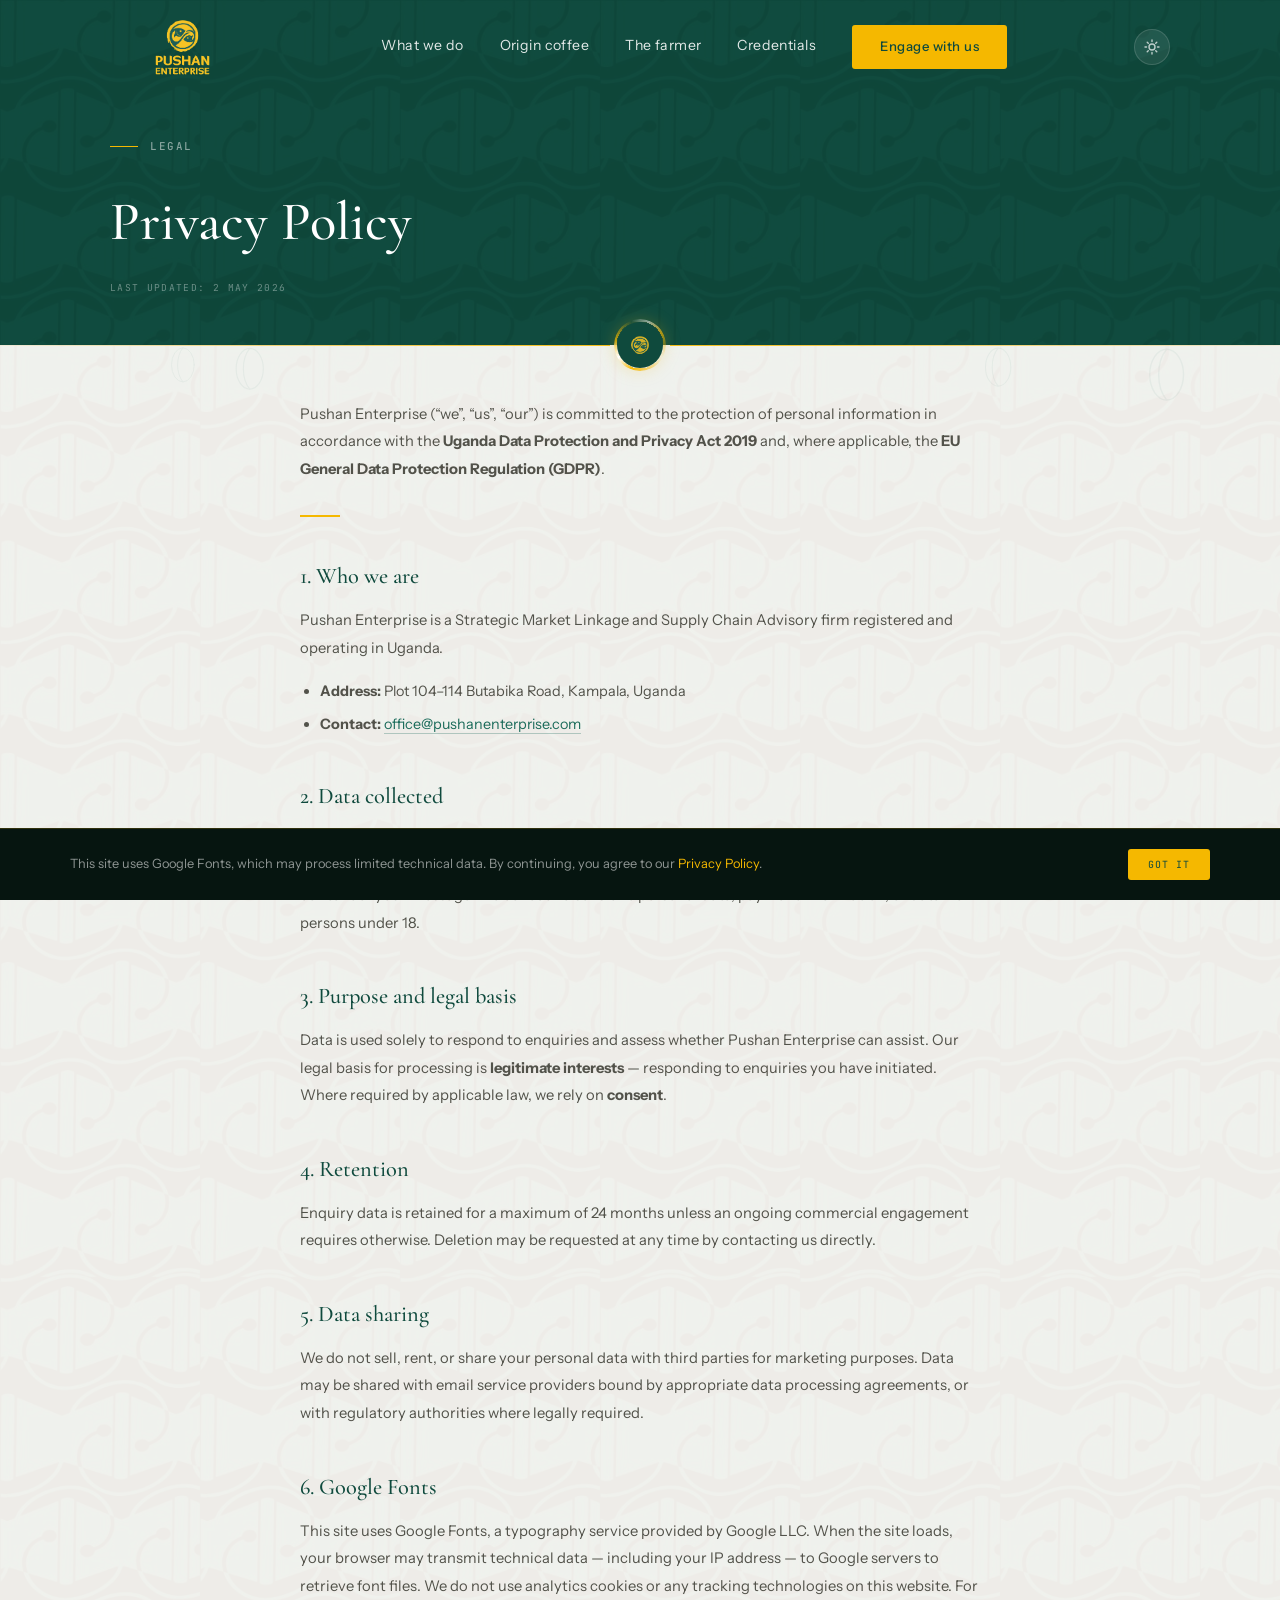
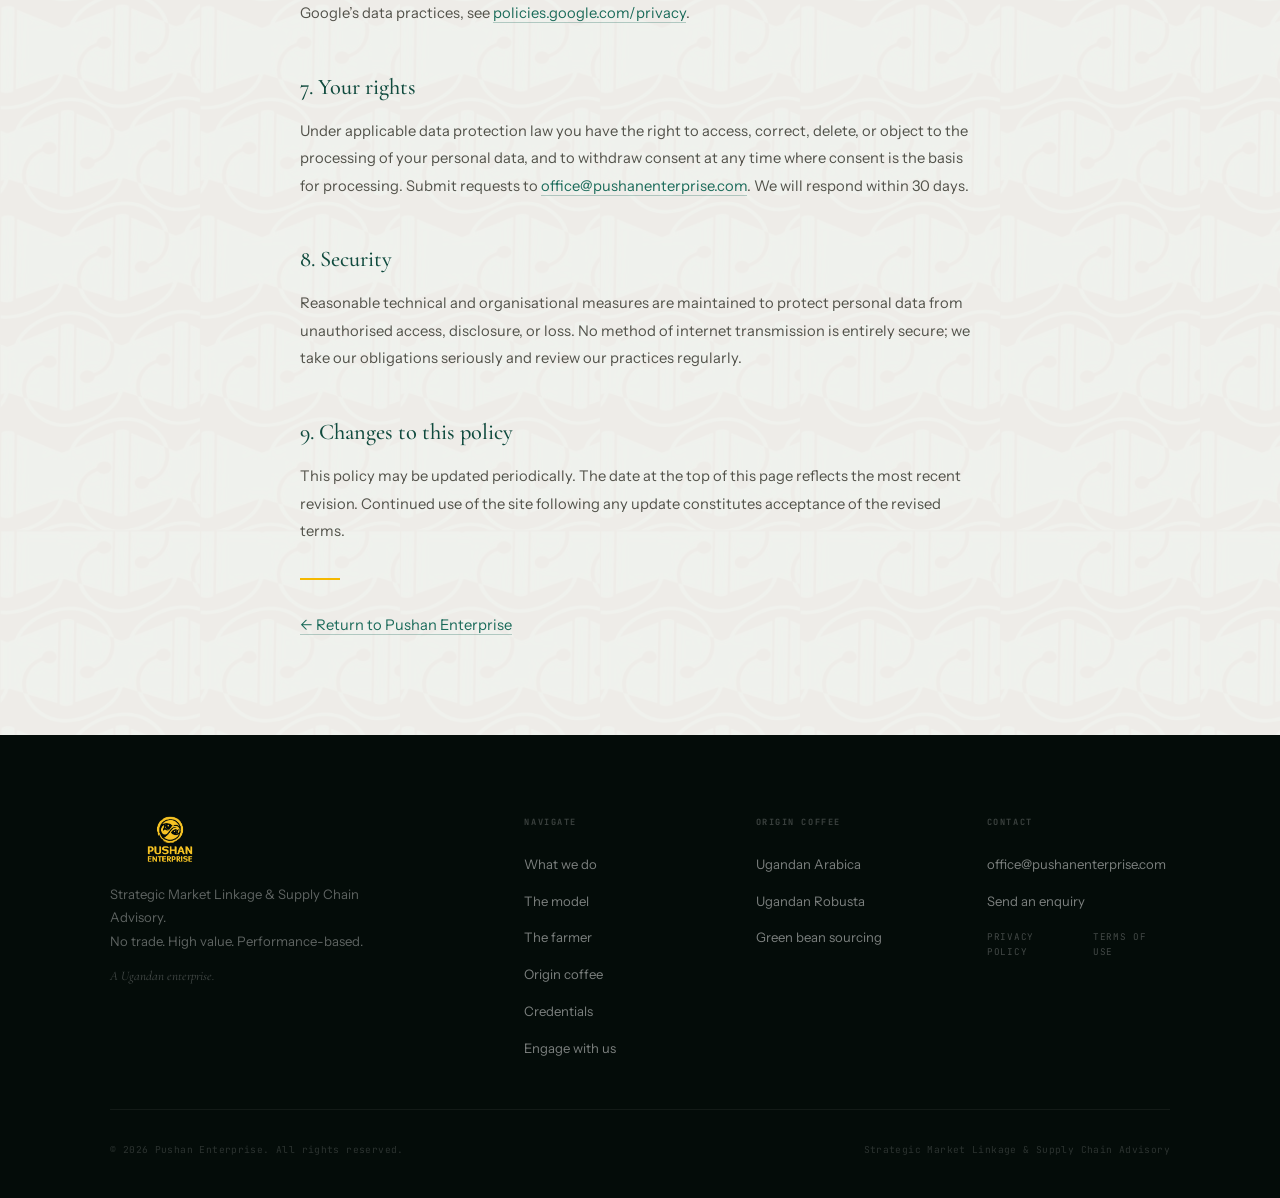
==== commit 292c2545: "Update privacy.html" ====
--- a/privacy.html
+++ b/privacy.html
@@ -29,7 +29,7 @@
       <li><a href="index.html#coffee">Origin coffee</a></li>
       <li><a href="index.html#farmer">The farmer</a></li>
       <li><a href="index.html#credentials">Credentials</a></li>
-      <li><a href="index.html#contact" class="nav-cta">Engage us</a></li>
+      <li><a href="index.html#contact" class="nav-cta">Engage with us</a></li>
     </ul>
     <div class="nav-right">
       <button id="theme-toggle" aria-label="Toggle dark mode">
@@ -55,7 +55,7 @@
       <a href="index.html#farmer">The farmer</a>
       <a href="index.html#credentials">Credentials</a>
     </nav>
-    <a href="index.html#contact" class="drawer-cta-btn">Engage us</a>
+    <a href="index.html#contact" class="drawer-cta-btn">Engage with us</a>
   </div>
 </div>
 <div class="drawer-veil" aria-hidden="true"></div>
@@ -132,7 +132,7 @@
         <li><a href="index.html#farmer">The farmer</a></li>
         <li><a href="index.html#coffee">Origin coffee</a></li>
         <li><a href="index.html#credentials">Credentials</a></li>
-        <li><a href="index.html#contact">Engage us</a></li>
+        <li><a href="index.html#contact">Engage with us</a></li>
       </ul></div>
       <div class="foot-col"><h5>Origin coffee</h5><ul role="list">
         <li><a href="index.html#arabica">Ugandan Arabica</a></li>
@@ -165,4 +165,4 @@
 
 <script src="js/main.js"></script>
 </body>
-</html>+</html>
--- a/css/style.css
+++ b/css/style.css
@@ -162,8 +162,8 @@
 /* Section label with gold rule */
 .label {
   display: flex; align-items: center; gap: 0.75rem;
-  font-family: var(--fm); font-size: 0.6rem; font-weight: 400;
-  letter-spacing: 0.2em; text-transform: uppercase;
+  font-family: var(--fm); font-size: 0.68rem; font-weight: 500;
+  letter-spacing: 0.14em; text-transform: uppercase;
   color: var(--teal); margin-bottom: 0.75rem;
 }
 .label::before { content: ''; display: block; width: 28px; height: 1px; background: var(--gold); flex-shrink: 0; }
@@ -289,108 +289,143 @@
 [data-theme="dark"] .icon-moon { opacity: 1; transform: rotate(0deg) scale(1); }
 
 /* ════════════════════════════════════════
-   SECTION SEAL — lives INSIDE each section
-   Absolutely positioned at bottom edge.
-   Crosses the seam. Never between sections.
-   No background inheritance. Clean transition.
+   SECTION SEAL
+   height:0 sibling between sections.
+   Lines and mark use position:absolute.
 ════════════════════════════════════════ */
 
-/* Hide the old inter-section divider completely */
 .s-rule { display: none !important; }
-
-/* Sections with seals: clip-path allows bottom protrusion for the seal
-   while keeping left/right/top tightly clipped — no layout breakage */
-/* .pad overflow is default — do not override globally */
 
 .section-seal {
   position: relative;
-  display: flex; align-items: center;
-  height: 52px; z-index: 10;
-  pointer-events: none;
-  /* Sits between sections — no negative margins fighting overflow:hidden */
+  height: 0;
   margin: 0;
   background: transparent;
-}
+  pointer-events: none;
+  overflow: visible;
+  z-index: 20;
+}
+
+/* ── LINES ── */
 .seal-line {
-  flex: 1; height: 1px;
+  position: absolute;
+  top: 0;
+  height: 1px;
+  width: calc(50% - 30px);
+}
+.seal-line:first-child {
+  left: 0;
+  background: linear-gradient(
+    to right,
+    rgba(245,184,0,0.08) 0%,
+    rgba(245,184,0,0.55) 50%,
+    rgba(245,184,0,0.9) 100%
+  );
   transform: scaleX(0);
-  transition: transform 0.9s var(--ease);
-  opacity: 0.85;
-}
-.seal-line:first-child {
-  background: linear-gradient(90deg, transparent 0%, rgba(15,74,61,0.22) 35%, var(--gold) 100%);
   transform-origin: right;
+  transition: transform 1s cubic-bezier(0.16,1,0.3,1);
 }
 .seal-line:last-child {
-  background: linear-gradient(270deg, transparent 0%, rgba(15,74,61,0.22) 35%, var(--gold) 100%);
+  right: 0;
+  background: linear-gradient(
+    to left,
+    rgba(245,184,0,0.08) 0%,
+    rgba(245,184,0,0.55) 50%,
+    rgba(245,184,0,0.9) 100%
+  );
+  transform: scaleX(0);
   transform-origin: left;
+  transition: transform 1s cubic-bezier(0.16,1,0.3,1);
 }
 .section-seal.drawn .seal-line { transform: scaleX(1); }
 
+/* ── MARK ── */
 .seal-mark {
-  width: 52px; height: 52px; flex-shrink: 0;
+  position: absolute;
+  top: 0;
+  left: 50%;
+  transform: translate(-50%, -50%);
+  width: 52px; height: 52px;
   display: flex; align-items: center; justify-content: center;
-  position: relative; pointer-events: auto;
-  /* The metallic outer glow ring */
-  filter: drop-shadow(0 0 6px rgba(245,184,0,0.18));
-}
-
-/* Outer metallic gradient swish ring — clearly visible */
+  pointer-events: auto;
+  filter: drop-shadow(0 0 8px rgba(245,184,0,0.25));
+}
+
+/* Conic gradient metallic ring */
 .seal-mark::after {
   content: '';
-  position: absolute; inset: 0; border-radius: 50%;
+  position: absolute; inset: 0;
+  border-radius: 50%;
   background: conic-gradient(
     from 120deg,
-    rgba(15,74,61,0.0) 0deg,
-    rgba(245,184,0,0.9) 80deg,
-    rgba(255,255,255,0.95) 120deg,
-    rgba(245,184,0,0.7) 160deg,
-    rgba(15,74,61,0.1) 220deg,
-    rgba(255,255,255,0.4) 260deg,
-    rgba(245,184,0,0.6) 300deg,
-    rgba(15,74,61,0.0) 360deg
+    rgba(15,74,61,0.0)    0deg,
+    rgba(245,184,0,0.95)  80deg,
+    rgba(255,255,255,1.0) 120deg,
+    rgba(245,184,0,0.75)  160deg,
+    rgba(15,74,61,0.12)   220deg,
+    rgba(255,255,255,0.5) 260deg,
+    rgba(245,184,0,0.65)  300deg,
+    rgba(15,74,61,0.0)    360deg
   );
-  border-radius: 50%;
-  -webkit-mask: radial-gradient(farthest-side, transparent calc(100% - 2px), white calc(100% - 2px));
-  mask: radial-gradient(farthest-side, transparent calc(100% - 2px), white calc(100% - 2px));
-  transition: transform 2s var(--ease), opacity var(--t2);
-  opacity: 0.9;
-}
-
-/* Inner fill circle — matches host section background */
+  -webkit-mask: radial-gradient(
+    farthest-side,
+    transparent calc(100% - 2.5px),
+    white       calc(100% - 2.5px)
+  );
+  mask: radial-gradient(
+    farthest-side,
+    transparent calc(100% - 2.5px),
+    white       calc(100% - 2.5px)
+  );
+  opacity: 1;
+  z-index: 2;
+}
+/* Slow spin once drawn */
+@keyframes sealSpin {
+  from { transform: rotate(0deg); }
+  to   { transform: rotate(360deg); }
+}
+.section-seal.drawn .seal-mark::after {
+  animation: sealSpin 14s linear infinite;
+}
+
+/* Solid fill circle — sits behind icon, in front of ring */
 .seal-mark::before {
   content: '';
-  position: absolute; inset: 2px; border-radius: 50%;
-  background: var(--seal-bg, var(--bg-primary));
+  position: absolute;
+  inset: 3px;
+  border-radius: 50%;
   z-index: 1;
-  transition: background var(--t2);
-}
-
-.seal-mark:hover::after { transform: rotate(360deg); opacity: 1; }
+}
+
+/* ── FILL COLOURS per seal (match upper section background) ── */
+/* Seal 1: proposition (warm white) → bridge */
+.section-seal[data-bg="primary"]   .seal-mark::before { background: #FDFBF7; }
+/* Seal 2: bridge (dark teal) → farmer */
+.section-seal[data-bg="dark"]      .seal-mark::before { background: #0F4A3D; }
+/* Seal 3: farmer (warm white) → proof */
+/* same as primary — handled above */
+/* Seal 5: coffee (cream) → credentials */
+.section-seal[data-bg="secondary"] .seal-mark::before { background: #F3F0EA; }
+/* Seal 6: credentials (darkest) → who */
+.section-seal[data-bg="darkest"]   .seal-mark::before { background: #061510; }
+
+/* Dark mode — keep fills matched to dark mode surface colours */
+[data-theme="dark"] .section-seal[data-bg="primary"]   .seal-mark::before { background: #0E1A16; }
+[data-theme="dark"] .section-seal[data-bg="dark"]       .seal-mark::before { background: #091410; }
+[data-theme="dark"] .section-seal[data-bg="secondary"]  .seal-mark::before { background: #111E19; }
+[data-theme="dark"] .section-seal[data-bg="darkest"]    .seal-mark::before { background: #06100D; }
+
+/* Icon */
 .seal-mark img {
-  width: 20px; height: 20px; object-fit: contain;
-  opacity: 0.75; position: relative; z-index: 2;
-  transition: opacity var(--t2), transform var(--t2) var(--ease);
+  width: 18px; height: 18px;
+  object-fit: contain;
+  opacity: 0.85;
+  position: relative;
+  z-index: 3;
+  transition: opacity 0.3s, transform 0.3s;
 }
 .seal-mark:hover img { opacity: 1; transform: scale(1.1); }
-
-html[data-theme="dark"] .seal-mark::before {
-  background: var(--seal-bg, var(--bg-primary));
-}
-html[data-theme="dark"] .seal-mark::after {
-  opacity: 0.75;
-}
-
-/* ── Per-section fill colour: always matches HOST section's background ──
-   The seal-mark::before uses this as its solid inner fill color.
-   The conic gradient ring (::after) is always gold/teal metallic. ── */
-#proposition .section-seal  { --seal-bg: var(--bg-primary); }
-.bridge-dark  .section-seal  { --seal-bg: var(--bg-dark); }
-#farmer       .section-seal  { --seal-bg: var(--bg-primary); }
-.proof-section .section-seal { --seal-bg: var(--bg-secondary); }
-.coffee-bg    .section-seal  { --seal-bg: var(--bg-secondary); }
-.cred-dark    .section-seal  { --seal-bg: var(--bg-darkest); }
-#who          .section-seal  { --seal-bg: var(--bg-primary); }
 
 /* ── REVEAL ── */
 .reveal {
@@ -514,12 +549,15 @@
 }
 .nav-cta {
   background: var(--gold) !important; color: var(--teal-dark) !important;
-  padding: 0.55rem 1.4rem; border-radius: var(--r);
+  padding-top: 0.75rem !important; padding-bottom: 0.75rem !important;
+  padding-left: 1.75rem !important; padding-right: 1.75rem !important;
+  border-radius: var(--r);
   font-size: 0.82rem !important; font-weight: 500 !important;
   letter-spacing: 0.04em !important;
   display: inline-flex !important; align-items: center !important;
   justify-content: center !important; line-height: 1 !important;
-  transition: background var(--t1), transform var(--t1), box-shadow var(--t1) !important;
+  vertical-align: middle !important; min-height: 44px !important;
+  box-sizing: border-box !important;
 }
 .nav-cta:hover { background: var(--gold-light) !important; transform: translateY(-2px); box-shadow: 0 6px 20px rgba(245,184,0,0.3); }
 .nav-cta::after { display: none !important; }
@@ -657,8 +695,8 @@
   opacity: 0; animation: fadeUp 0.8s var(--ease) 0.2s forwards;
 }
 .eyebrow {
-  font-family: var(--fm); font-size: 0.6rem; font-weight: 400;
-  letter-spacing: 0.18em; text-transform: uppercase; color: var(--gold);
+  font-family: var(--fm); font-size: 0.78rem; font-weight: 500;
+  letter-spacing: 0.12em; text-transform: uppercase; color: var(--gold);
   display: flex; align-items: center; gap: 1rem;
 }
 .eyebrow-bar { display: block; width: 28px; height: 1px; background: var(--gold); flex-shrink: 0; }
@@ -977,14 +1015,16 @@
    CREDENTIALS
 ══════════════════════════════════ */
 .cred-dark { background: var(--bg-darkest); position: relative; overflow: hidden; }
-.cred-grain { position: absolute; inset: 0; background-image: url('../images/pattern.png'); background-repeat: repeat; background-size: 180px auto; opacity: 0.09; pointer-events: none; z-index: 0; }
+.cred-grain { position: absolute; inset: 0; background-image: url('../images/pattern.png'); background-repeat: repeat; background-size: 180px auto; opacity: 0.18; pointer-events: none; z-index: 0; }
 .cred-dark > *:not(.section-seal) { position: relative; z-index: 1; }
 .cred-head { text-align: center; max-width: 640px; margin: 0 auto 4.5rem; position: relative; }
 .cred-grid { display: grid; grid-template-columns: repeat(2,1fr); }
 .ccard {
   padding: 3rem 2.5rem;
-  border: 1px solid rgba(245,184,0,0.12);
-  box-shadow: inset 0 1px 0 rgba(255,255,255,0.04);
+  background: rgba(255,255,255,0.07);
+  border: 1px solid rgba(245,184,0,0.15);
+  border-top: 2px solid var(--gold);
+  box-shadow: inset 0 1px 0 rgba(255,255,255,0.06);
   transition: background var(--t2); position: relative; overflow: hidden;
 }
 .ccard::after {
@@ -1158,9 +1198,11 @@
    LEGAL PAGES
 ══════════════════════════════════ */
 .legal-hero {
-  background: var(--teal-dark); padding: 8rem 0 4rem;
+  background: var(--teal-dark); padding: 8rem 0 3rem;
   position: relative; overflow: hidden;
-}
+  margin-bottom: 0;
+}
+/* Section seal handles the legal hero boundary */
 .legal-hero-pattern {
   position: absolute; inset: 0;
   background-image: url('../images/pattern.png');
@@ -1173,16 +1215,15 @@
   position: relative; overflow: hidden;
   background: var(--bg-primary);
   display: block;
-  min-height: 200px;
 }
 .legal-body-pattern {
   position: absolute; inset: 0; pointer-events: none; z-index: 0;
   background-image: url('../images/pattern.png');
   background-repeat: repeat; background-size: 200px auto;
-  opacity: 0.045;
+  opacity: 0.06;
 }
 /* legal-body-wrap pattern rendered via .legal-body-pattern div — no duplicate needed */
-.legal-body { max-width: 760px; margin: 0 auto; padding: 5rem 2.5rem; position: relative; z-index: 1; }
+.legal-body { max-width: 760px; margin: 0 auto; padding: 3.5rem 2.5rem 5rem; position: relative; z-index: 1; }
 @media (max-width: 580px) { .legal-body { padding: 4rem 1.5rem; } }
 .legal-body h2 { font-family: var(--fd); font-size: 1.4rem; font-weight: 500; color: var(--teal-dark); margin: 2.5rem 0 0.75rem; }
 [data-theme="dark"] .legal-body h2 { color: var(--gold-light); }
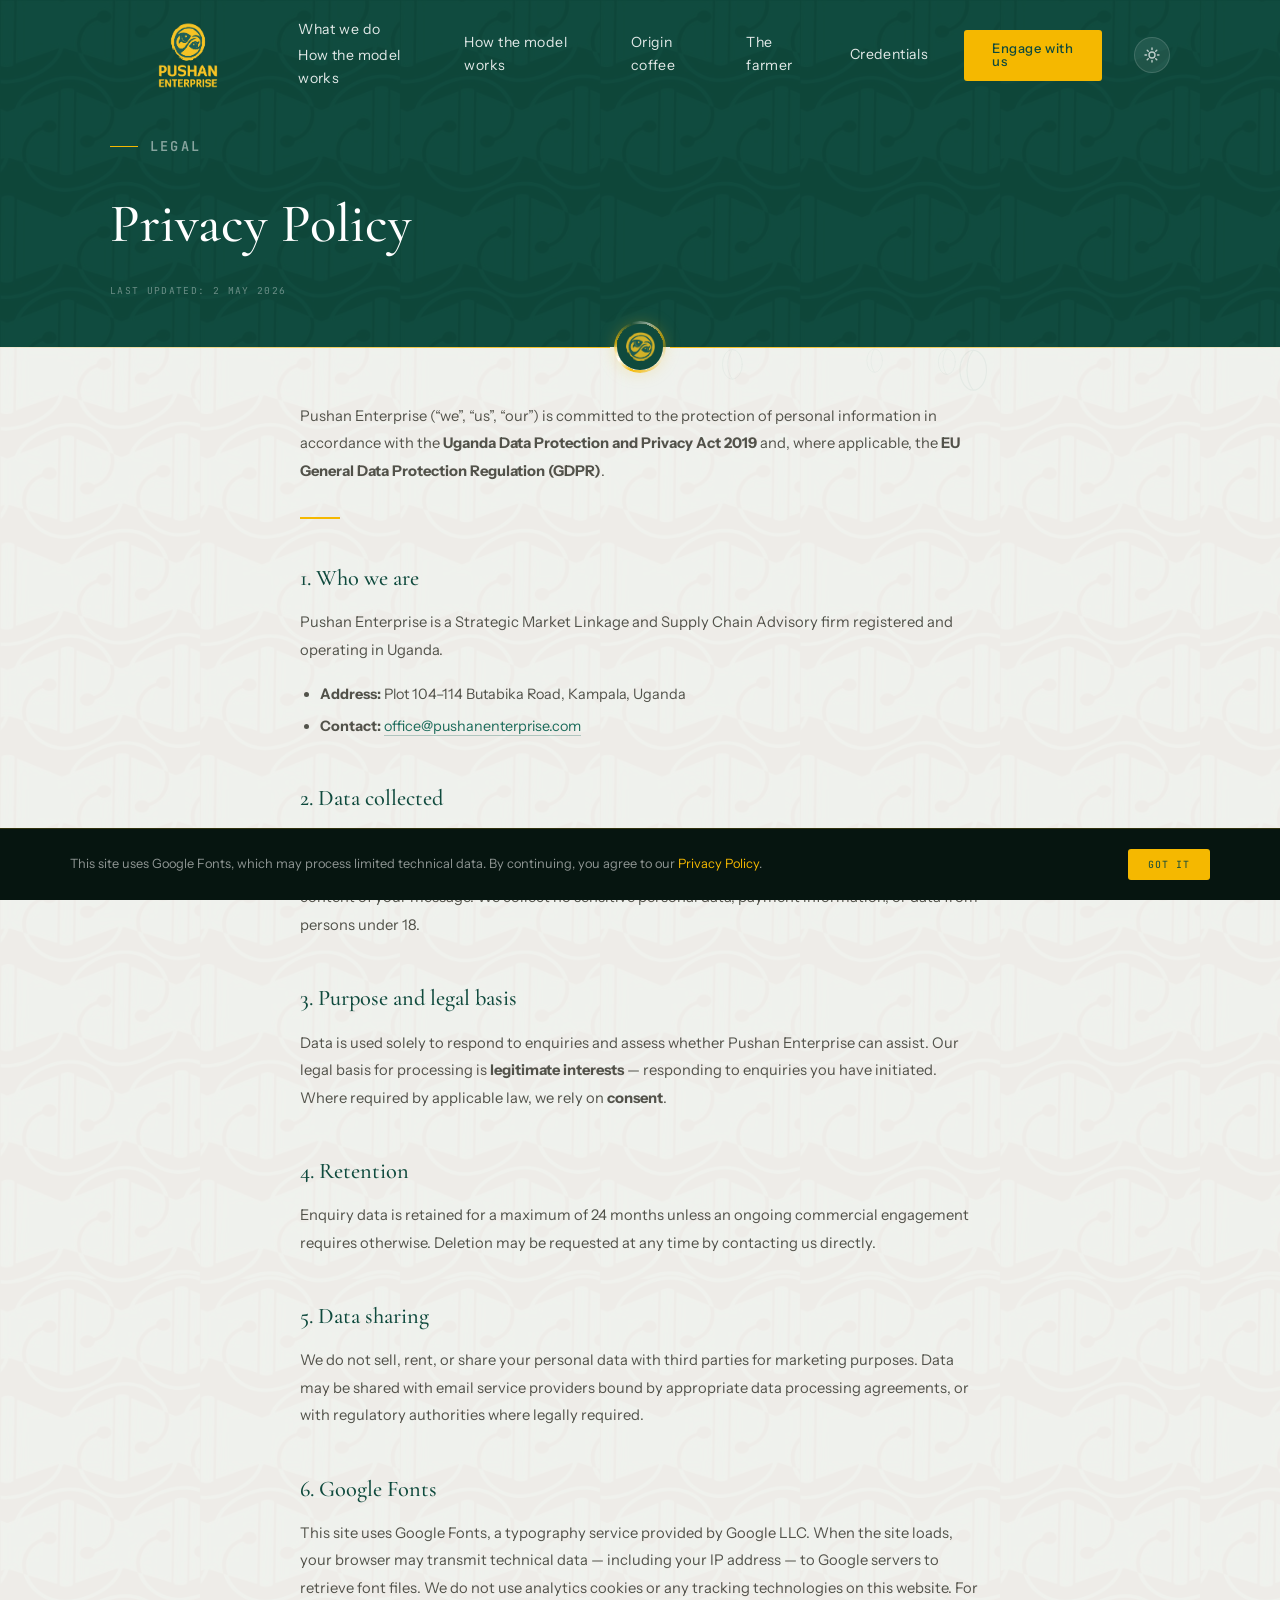
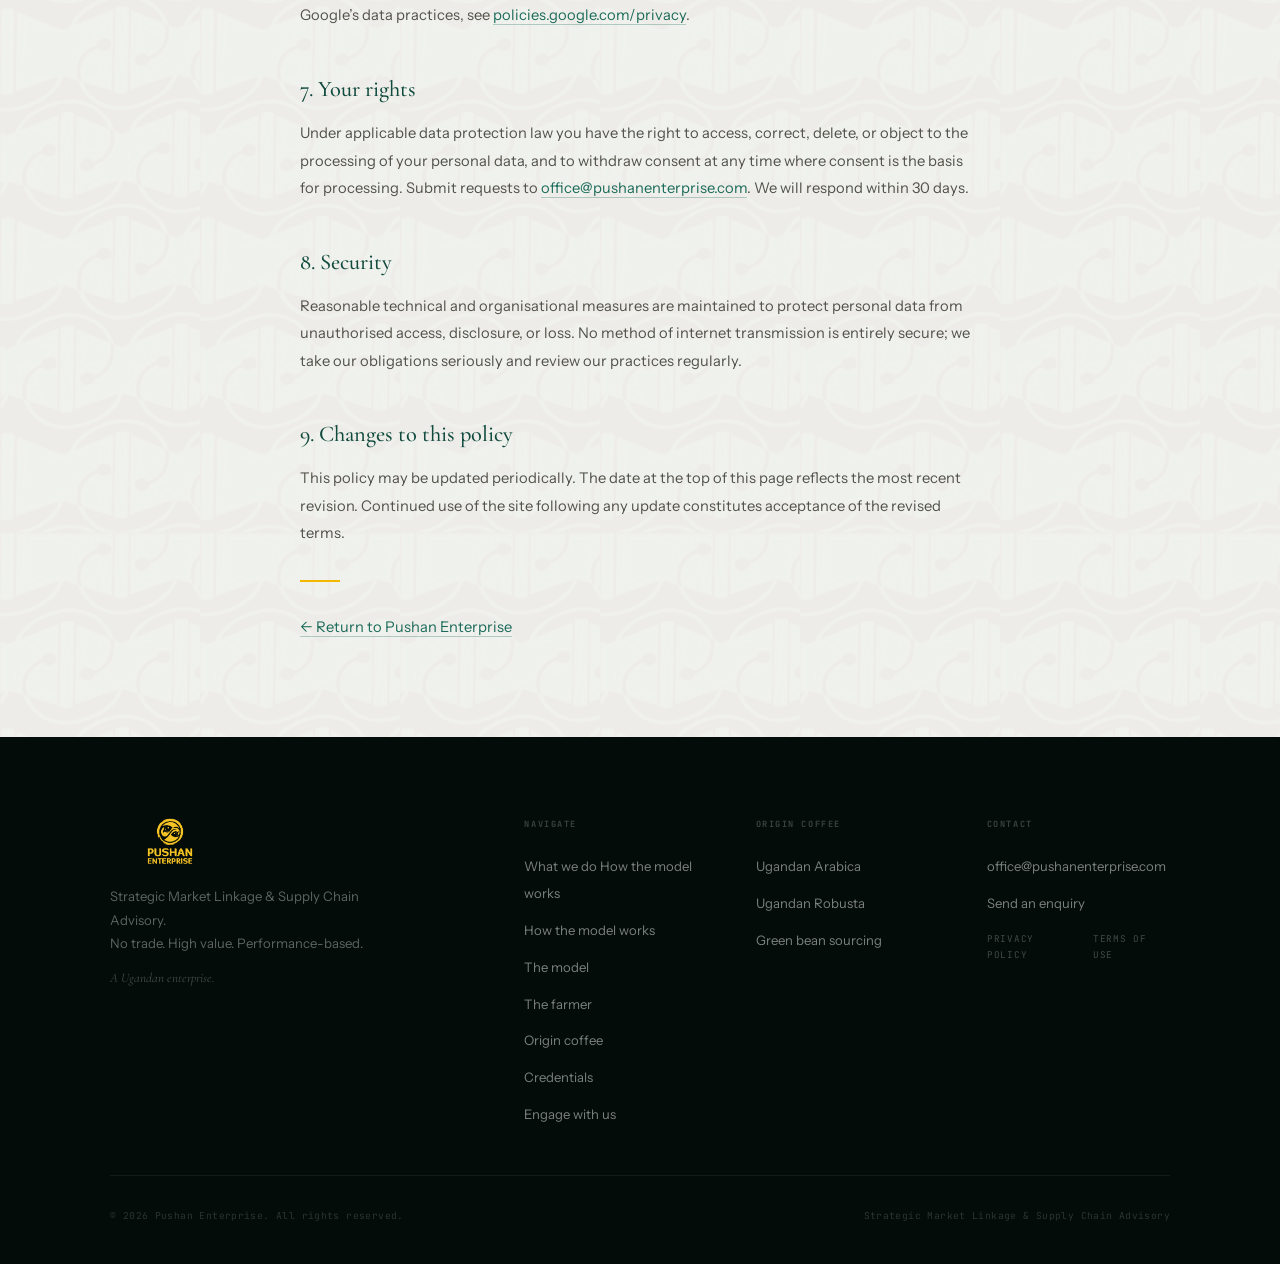
==== commit 5838b7d4: "Add files via upload" ====
--- a/privacy.html
+++ b/privacy.html
@@ -25,7 +25,9 @@
       <img src="images/pushan-logo-dark.png" alt="Pushan Enterprise" class="logo-dark" width="180" height="72" />
     </a>
     <ul class="nav-links" role="list">
-      <li><a href="index.html#proposition">What we do</a></li>
+      <li><a href="index.html#proposition">What we do</a>
+      <a href="index.html#bridge">How the model works</a></li>
+      <li><a href="index.html#bridge">How the model works</a></li>
       <li><a href="index.html#coffee">Origin coffee</a></li>
       <li><a href="index.html#farmer">The farmer</a></li>
       <li><a href="index.html#credentials">Credentials</a></li>
@@ -51,6 +53,7 @@
     </div>
     <nav class="drawer-nav" aria-label="Mobile navigation">
       <a href="index.html#proposition">What we do</a>
+      <a href="index.html#bridge">How the model works</a>
       <a href="index.html#coffee">Origin coffee</a>
       <a href="index.html#farmer">The farmer</a>
       <a href="index.html#credentials">Credentials</a>
@@ -127,7 +130,9 @@
         <p class="foot-sig">A Ugandan enterprise.</p>
       </div>
       <div class="foot-col"><h5>Navigate</h5><ul role="list">
-        <li><a href="index.html#proposition">What we do</a></li>
+        <li><a href="index.html#proposition">What we do</a>
+      <a href="index.html#bridge">How the model works</a></li>
+      <li><a href="index.html#bridge">How the model works</a></li>
         <li><a href="index.html#bridge">The model</a></li>
         <li><a href="index.html#farmer">The farmer</a></li>
         <li><a href="index.html#coffee">Origin coffee</a></li>
--- a/css/style.css
+++ b/css/style.css
@@ -162,8 +162,8 @@
 /* Section label with gold rule */
 .label {
   display: flex; align-items: center; gap: 0.75rem;
-  font-family: var(--fm); font-size: 0.68rem; font-weight: 500;
-  letter-spacing: 0.14em; text-transform: uppercase;
+  font-family: var(--fm); font-size: 0.85rem; font-weight: 600;
+  letter-spacing: 0.16em; text-transform: uppercase;
   color: var(--teal); margin-bottom: 0.75rem;
 }
 .label::before { content: ''; display: block; width: 28px; height: 1px; background: var(--gold); flex-shrink: 0; }
@@ -418,7 +418,7 @@
 
 /* Icon */
 .seal-mark img {
-  width: 18px; height: 18px;
+  width: 29px; height: 29px;
   object-fit: contain;
   opacity: 0.85;
   position: relative;
@@ -486,8 +486,8 @@
   display: flex; align-items: center; justify-content: space-between; gap: 2rem;
 }
 .nav-logo { display: flex; align-items: center; }
-.nav-logo img { height: 58px; width: auto; transition: height var(--t2) var(--ease2); }
-#navbar.scrolled .nav-logo img { height: 46px; }
+.nav-logo img { height: 68px; width: auto; transition: height var(--t2) var(--ease2); }
+#navbar.scrolled .nav-logo img { height: 54px; }
 .logo-light { display: block; }
 .logo-dark  { display: none; }
 #navbar.scrolled .logo-light { display: none; }
@@ -696,7 +696,7 @@
 }
 .eyebrow {
   font-family: var(--fm); font-size: 0.78rem; font-weight: 500;
-  letter-spacing: 0.12em; text-transform: uppercase; color: var(--gold);
+  letter-spacing: 0.12em; text-transform: none; color: var(--gold);
   display: flex; align-items: center; gap: 1rem;
 }
 .eyebrow-bar { display: block; width: 28px; height: 1px; background: var(--gold); flex-shrink: 0; }
@@ -1233,6 +1233,78 @@
 .legal-body a { color: var(--teal); border-bottom: 1px solid rgba(27,107,90,0.3); transition: color var(--t1); }
 .legal-body a:hover { color: var(--gold-dark); }
 .legal-divider { width: 40px; height: 2px; background: var(--gold); margin: 2rem 0; }
+
+
+/* ══════════════════════════════════
+   UGANDA MAP — origin coffee section
+══════════════════════════════════ */
+.coffee-head-grid {
+  display: grid;
+  grid-template-columns: 1fr 1fr;
+  gap: 4rem;
+  align-items: center;
+  margin-bottom: 3.5rem;
+}
+
+.uganda-map-wrap {
+  display: flex;
+  align-items: center;
+  justify-content: center;
+  padding: 1rem;
+}
+
+.uganda-map {
+  width: 100%;
+  max-width: 420px;
+  height: auto;
+  stroke: var(--gold-dark);
+  opacity: 0.9;
+  transition: opacity var(--t2);
+}
+
+/* Light mode — gold-dark stroke */
+.uganda-map { stroke: var(--gold-dark); }
+
+/* Dark mode — slightly brighter gold */
+[data-theme="dark"] .uganda-map { stroke: var(--gold); opacity: 0.8; }
+
+/* Path draw animation */
+#uganda-path {
+  stroke-dasharray: 0;
+  stroke-dashoffset: 0;
+  transition: stroke-dashoffset 2.2s cubic-bezier(0.4, 0, 0.2, 1);
+}
+#uganda-path.drawing {
+  /* Values set by JS via getTotalLength() */
+}
+
+/* Breathing pulse — added by JS after draw completes */
+@keyframes mapBreath {
+  0%,100% { opacity: 0.9; }
+  50%      { opacity: 0.55; }
+}
+.uganda-map.breathing {
+  animation: mapBreath 3.5s ease-in-out infinite;
+}
+[data-theme="dark"] .uganda-map.breathing {
+  animation: mapBreath 3.5s ease-in-out infinite;
+}
+
+/* Mobile — hide map entirely */
+@media (max-width: 900px) {
+  .coffee-head-grid {
+    grid-template-columns: 1fr;
+    gap: 0;
+    margin-bottom: 2.5rem;
+  }
+  .uganda-map-wrap { display: none; }
+}
+
+/* Tablet — slightly narrower map column */
+@media (max-width: 1024px) and (min-width: 901px) {
+  .coffee-head-grid { gap: 2.5rem; }
+  .uganda-map { max-width: 320px; }
+}
 
 /* ══════════════════════════════════
    RESPONSIVE — 1024px (tablet)
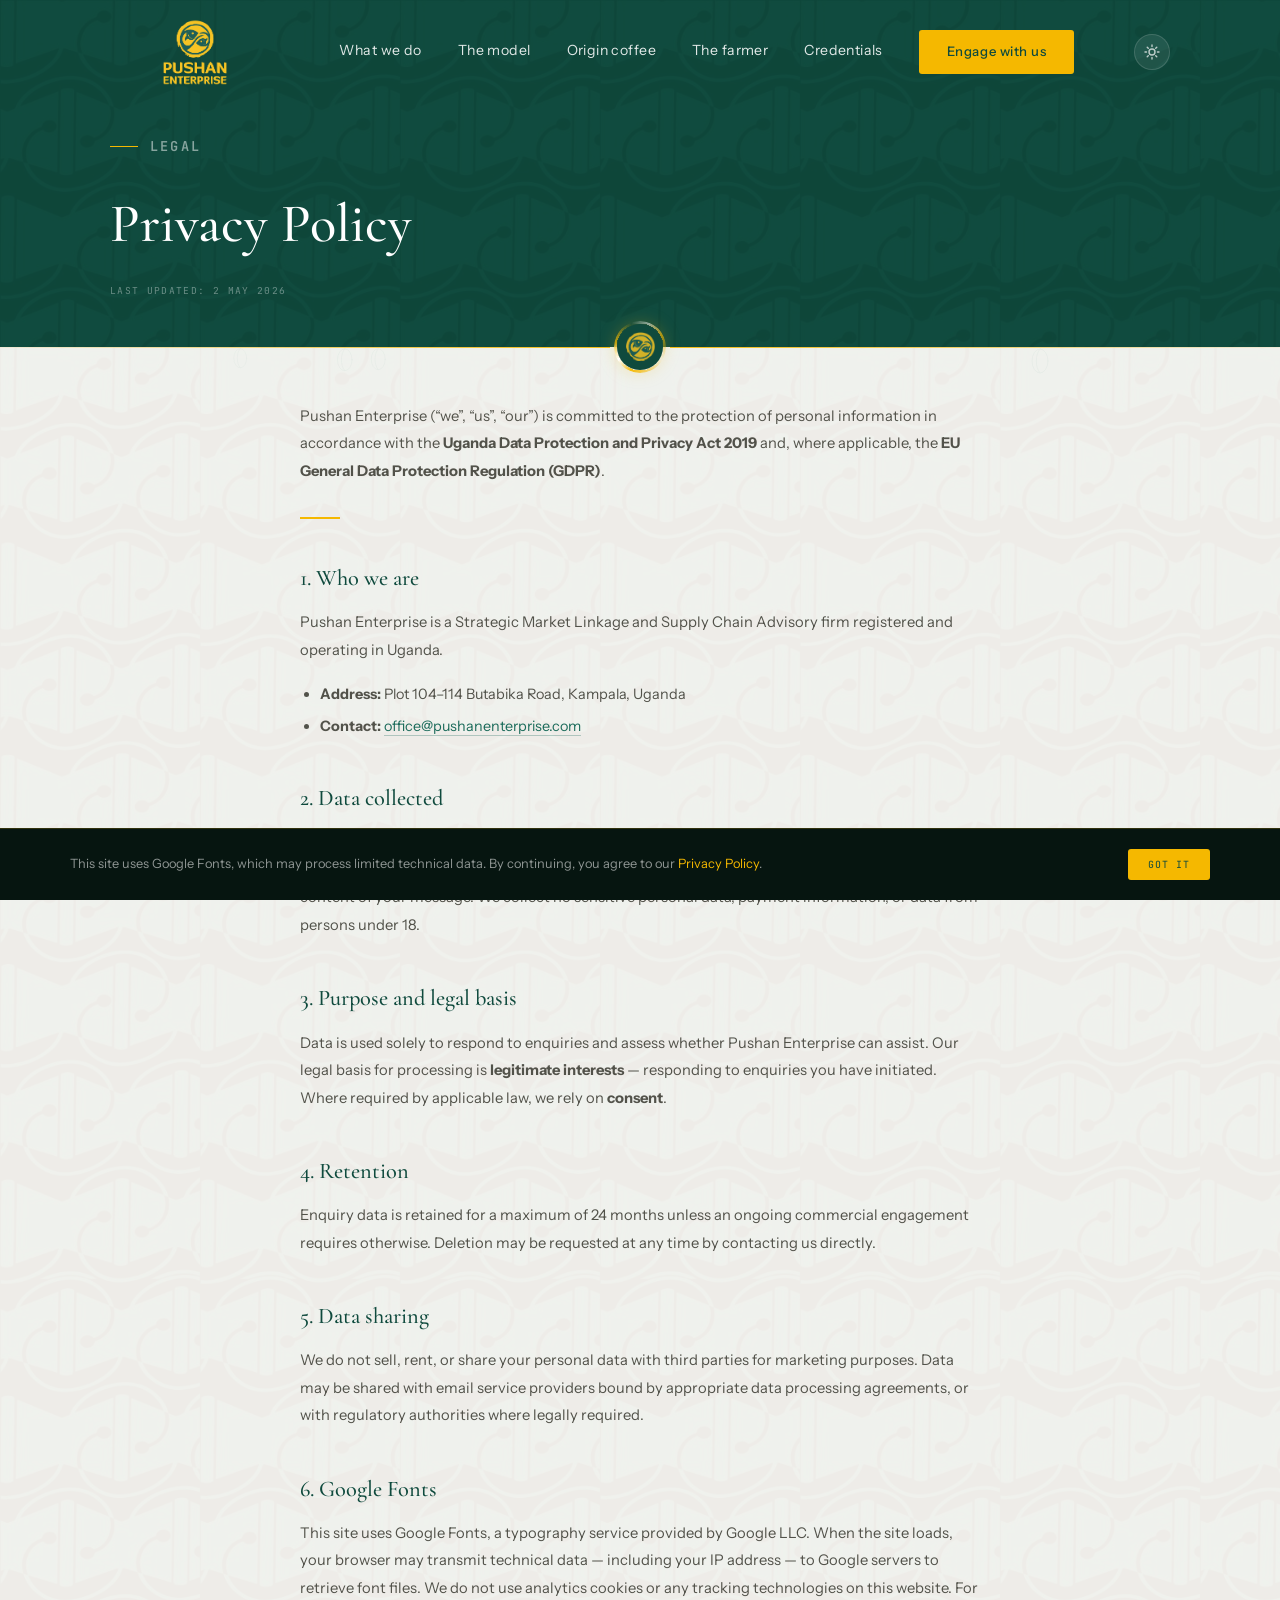
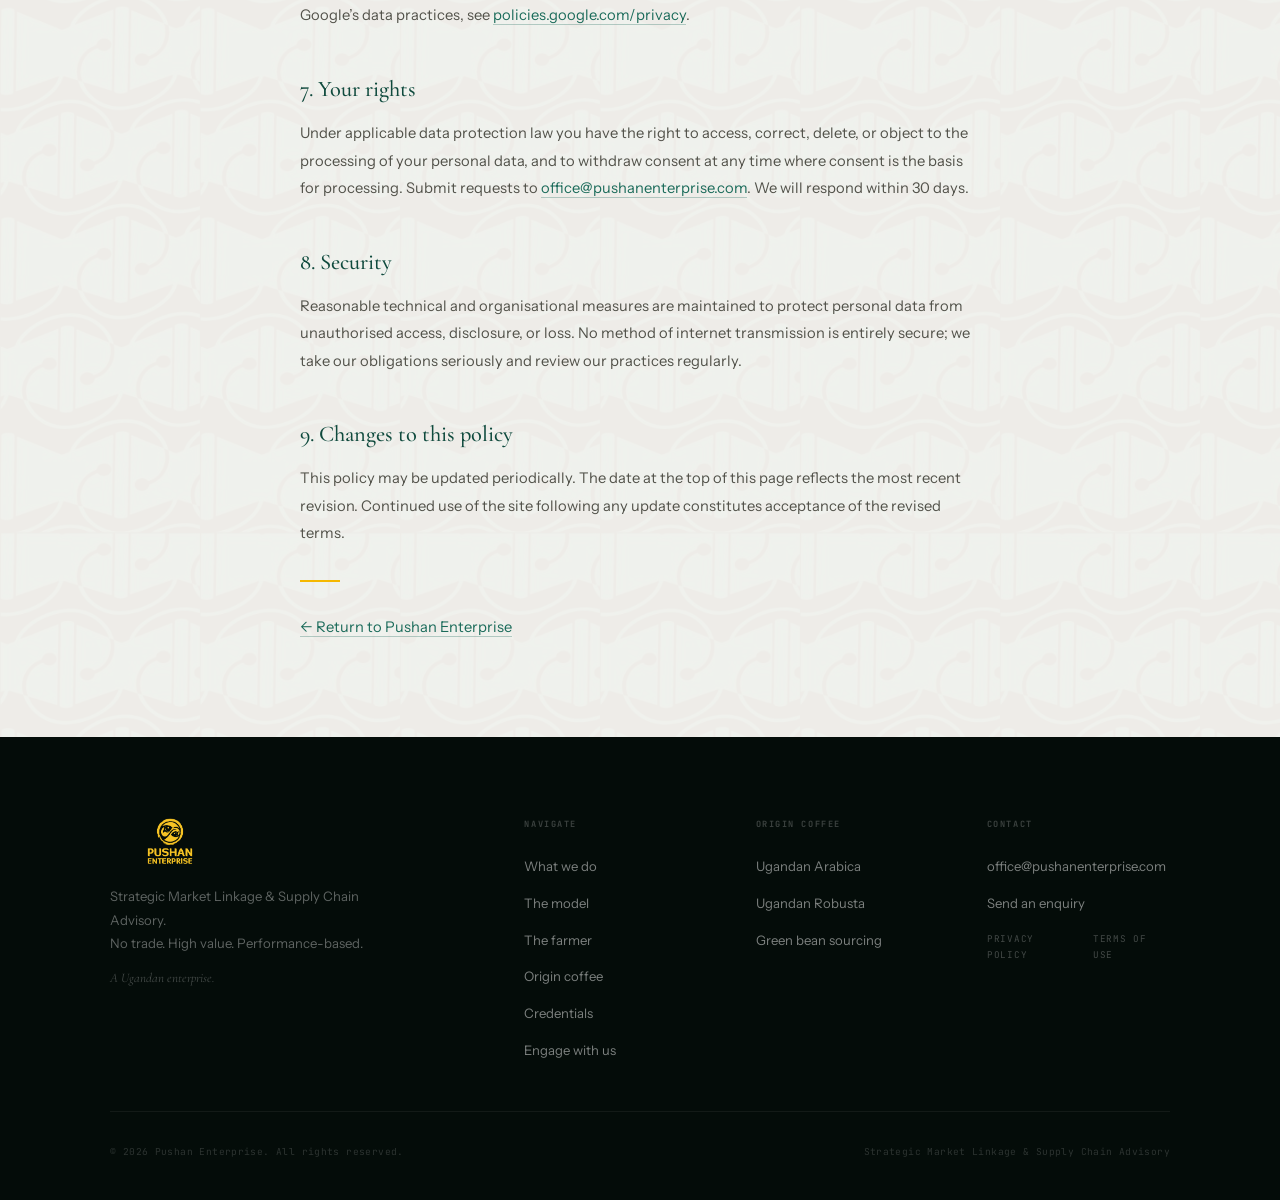
==== commit 6a881816: "Add files via upload" ====
--- a/privacy.html
+++ b/privacy.html
@@ -25,9 +25,8 @@
       <img src="images/pushan-logo-dark.png" alt="Pushan Enterprise" class="logo-dark" width="180" height="72" />
     </a>
     <ul class="nav-links" role="list">
-      <li><a href="index.html#proposition">What we do</a>
-      <a href="index.html#bridge">How the model works</a></li>
-      <li><a href="index.html#bridge">How the model works</a></li>
+      <li><a href="index.html#proposition">What we do</a></li>
+      <li><a href="index.html#who">The model</a></li>
       <li><a href="index.html#coffee">Origin coffee</a></li>
       <li><a href="index.html#farmer">The farmer</a></li>
       <li><a href="index.html#credentials">Credentials</a></li>
@@ -53,7 +52,7 @@
     </div>
     <nav class="drawer-nav" aria-label="Mobile navigation">
       <a href="index.html#proposition">What we do</a>
-      <a href="index.html#bridge">How the model works</a>
+      <a href="index.html#who">The model</a>
       <a href="index.html#coffee">Origin coffee</a>
       <a href="index.html#farmer">The farmer</a>
       <a href="index.html#credentials">Credentials</a>
@@ -130,10 +129,8 @@
         <p class="foot-sig">A Ugandan enterprise.</p>
       </div>
       <div class="foot-col"><h5>Navigate</h5><ul role="list">
-        <li><a href="index.html#proposition">What we do</a>
-      <a href="index.html#bridge">How the model works</a></li>
-      <li><a href="index.html#bridge">How the model works</a></li>
-        <li><a href="index.html#bridge">The model</a></li>
+        <li><a href="index.html#proposition">What we do</a></li>
+      <li><a href="index.html#who">The model</a></li>
         <li><a href="index.html#farmer">The farmer</a></li>
         <li><a href="index.html#coffee">Origin coffee</a></li>
         <li><a href="index.html#credentials">Credentials</a></li>
--- a/css/style.css
+++ b/css/style.css
@@ -1333,6 +1333,17 @@
   .hero-right { display: none; }
   .hero-p { margin: 0 auto 2.5rem; }
   .hero-actions { justify-content: center; }
+
+  /* Eyebrow labels — force left-align on mobile for all centred labels */
+  .label--center {
+    flex-direction: row;
+    align-items: center;
+    justify-content: flex-start;
+    text-align: left;
+    margin-left: 0; margin-right: 0;
+  }
+  .label--center::before { display: block; }
+  .label--center::after  { display: none; }
   /* Eyebrow centring at mobile breakpoint */
   .hero-eyebrow-wrap { flex-direction: column; align-items: center; gap: 0.45rem; }
   .hero-eyebrow-wrap .eyebrow-rule-top { display: block; width: 24px; height: 1px; background: var(--gold); }
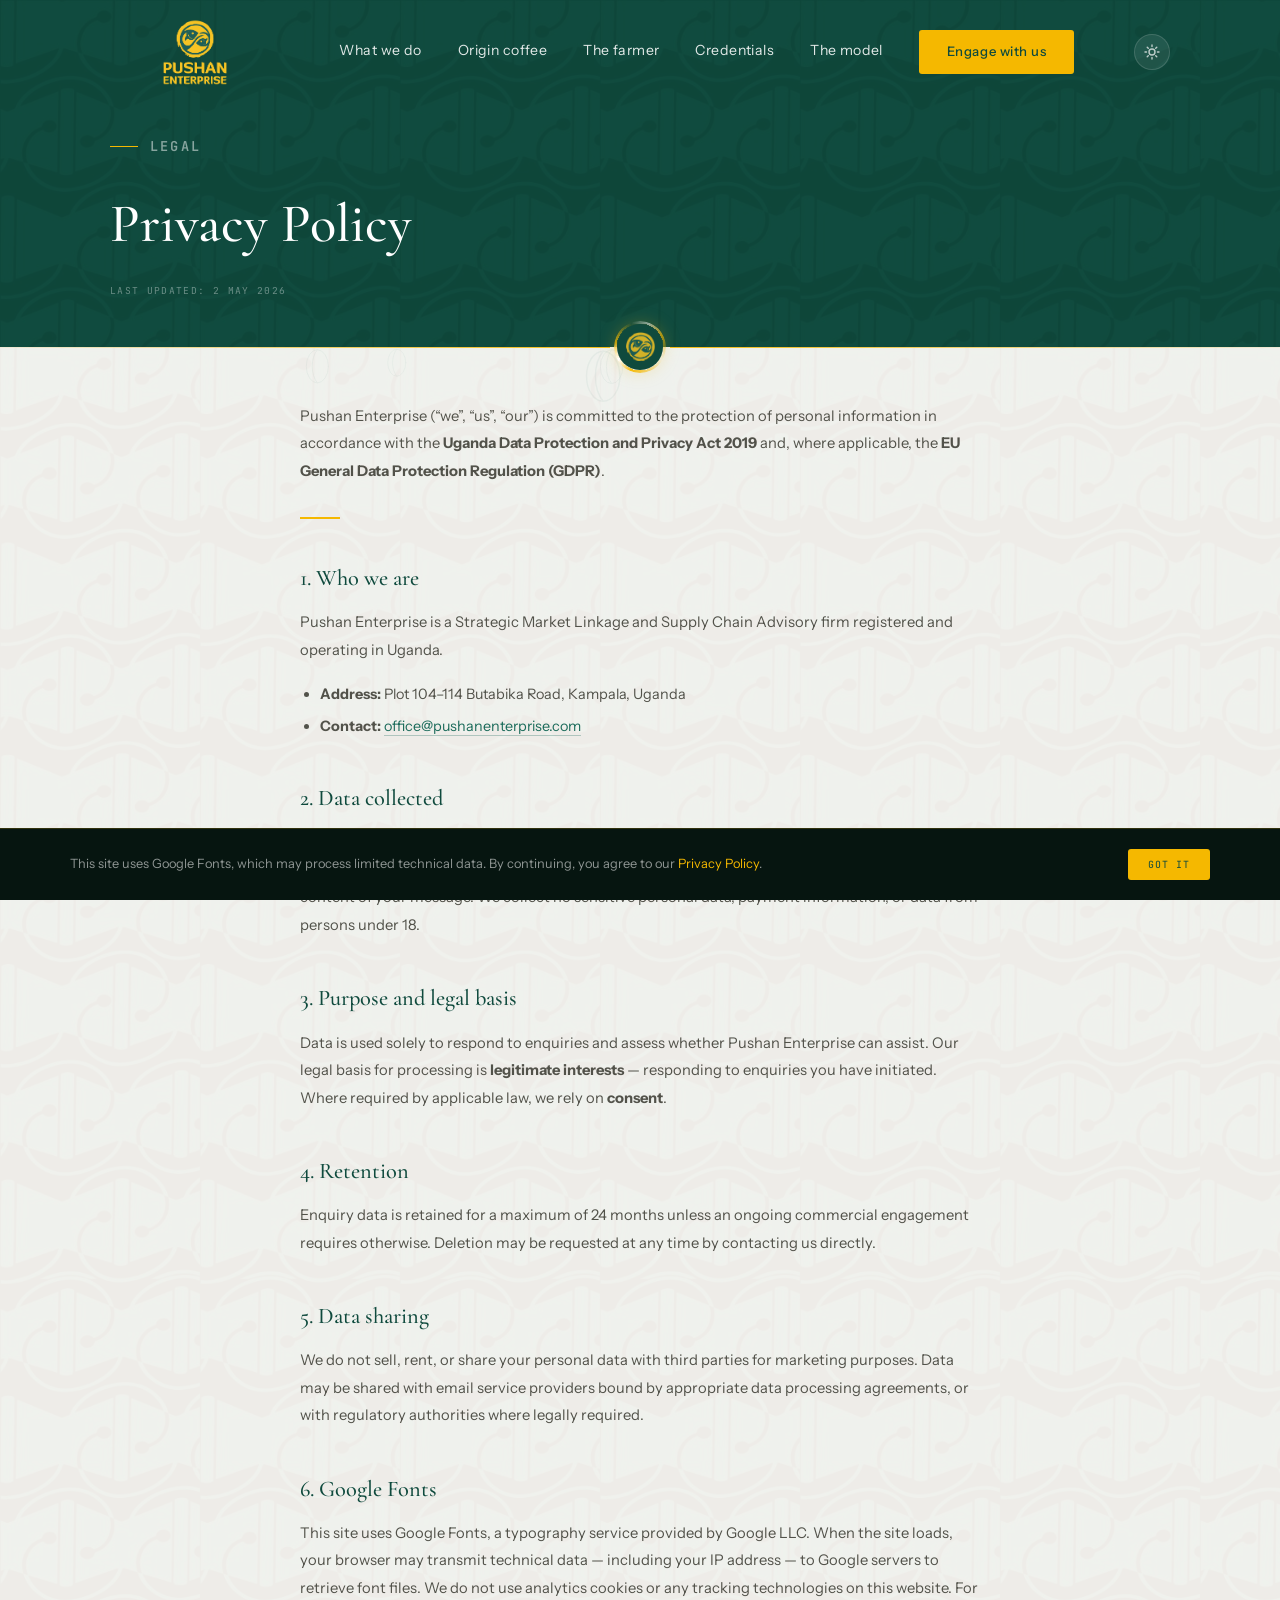
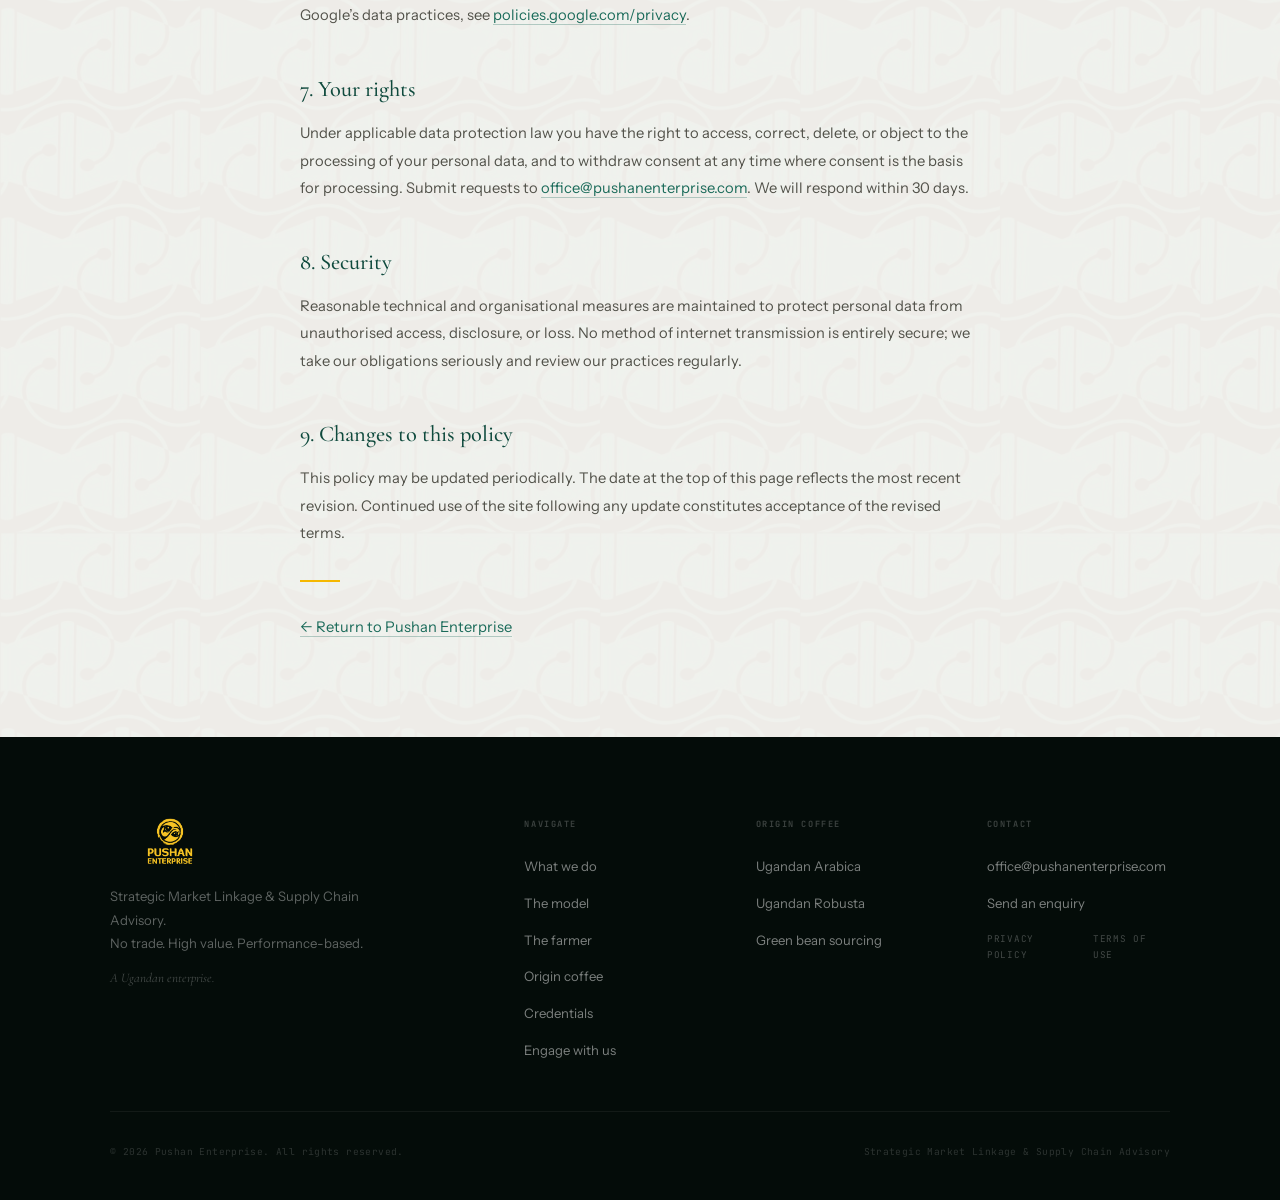
==== commit ca4dc08c: "Update privacy.html" ====
--- a/privacy.html
+++ b/privacy.html
@@ -26,10 +26,10 @@
     </a>
     <ul class="nav-links" role="list">
       <li><a href="index.html#proposition">What we do</a></li>
-      <li><a href="index.html#who">The model</a></li>
       <li><a href="index.html#coffee">Origin coffee</a></li>
       <li><a href="index.html#farmer">The farmer</a></li>
       <li><a href="index.html#credentials">Credentials</a></li>
+      <li><a href="index.html#who">The model</a></li>
       <li><a href="index.html#contact" class="nav-cta">Engage with us</a></li>
     </ul>
     <div class="nav-right">
